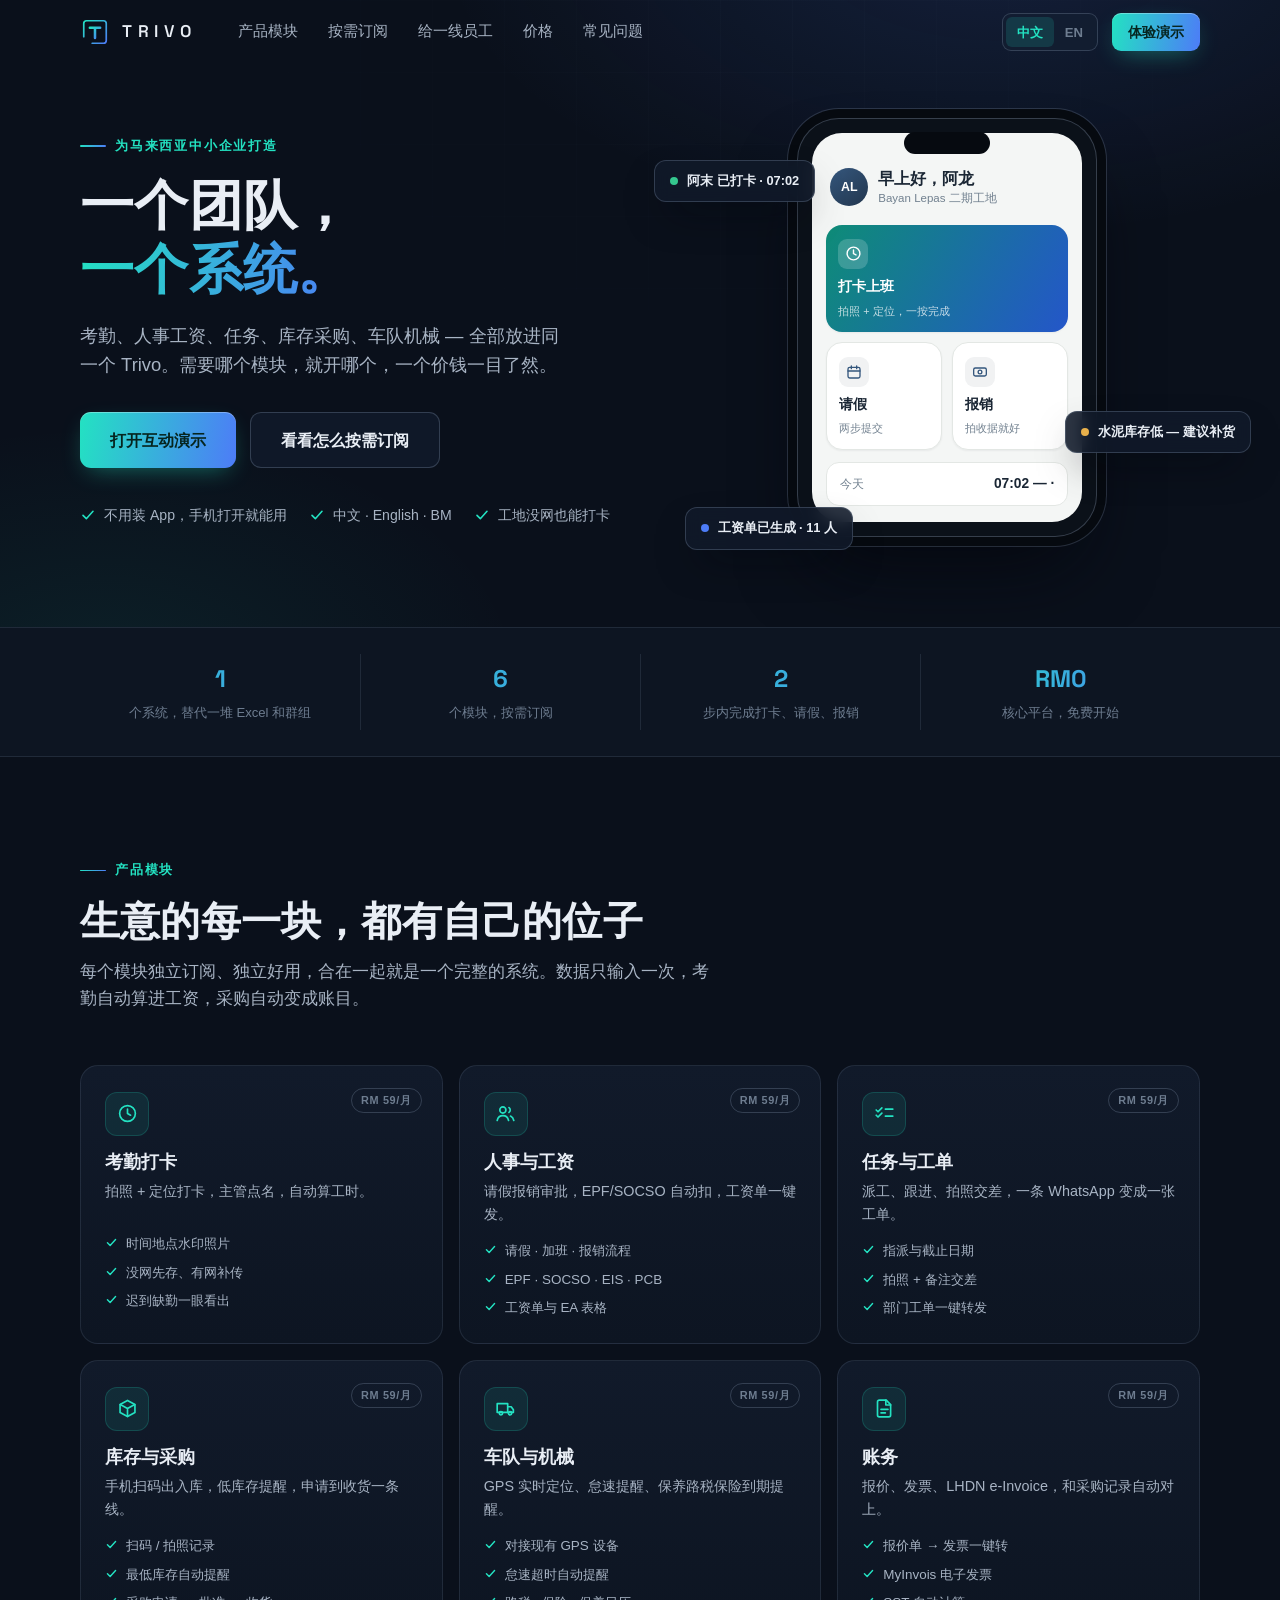
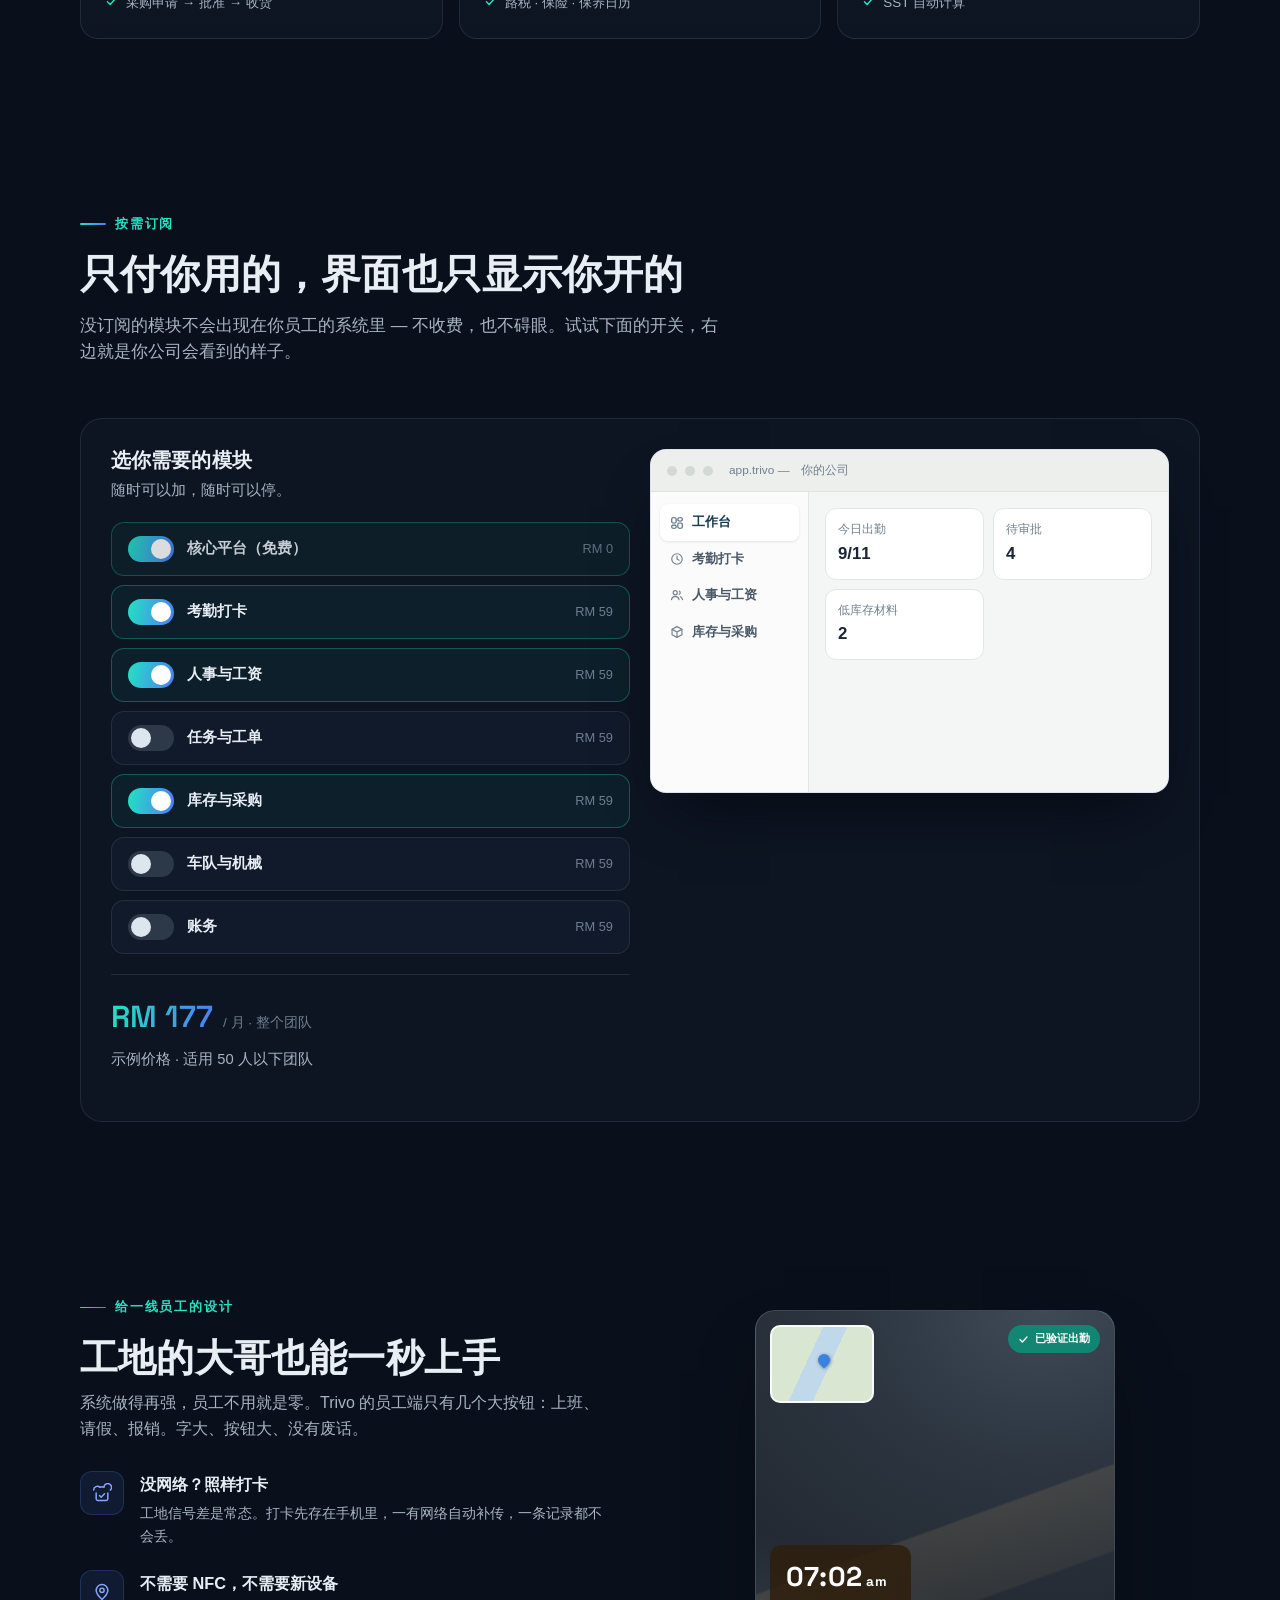
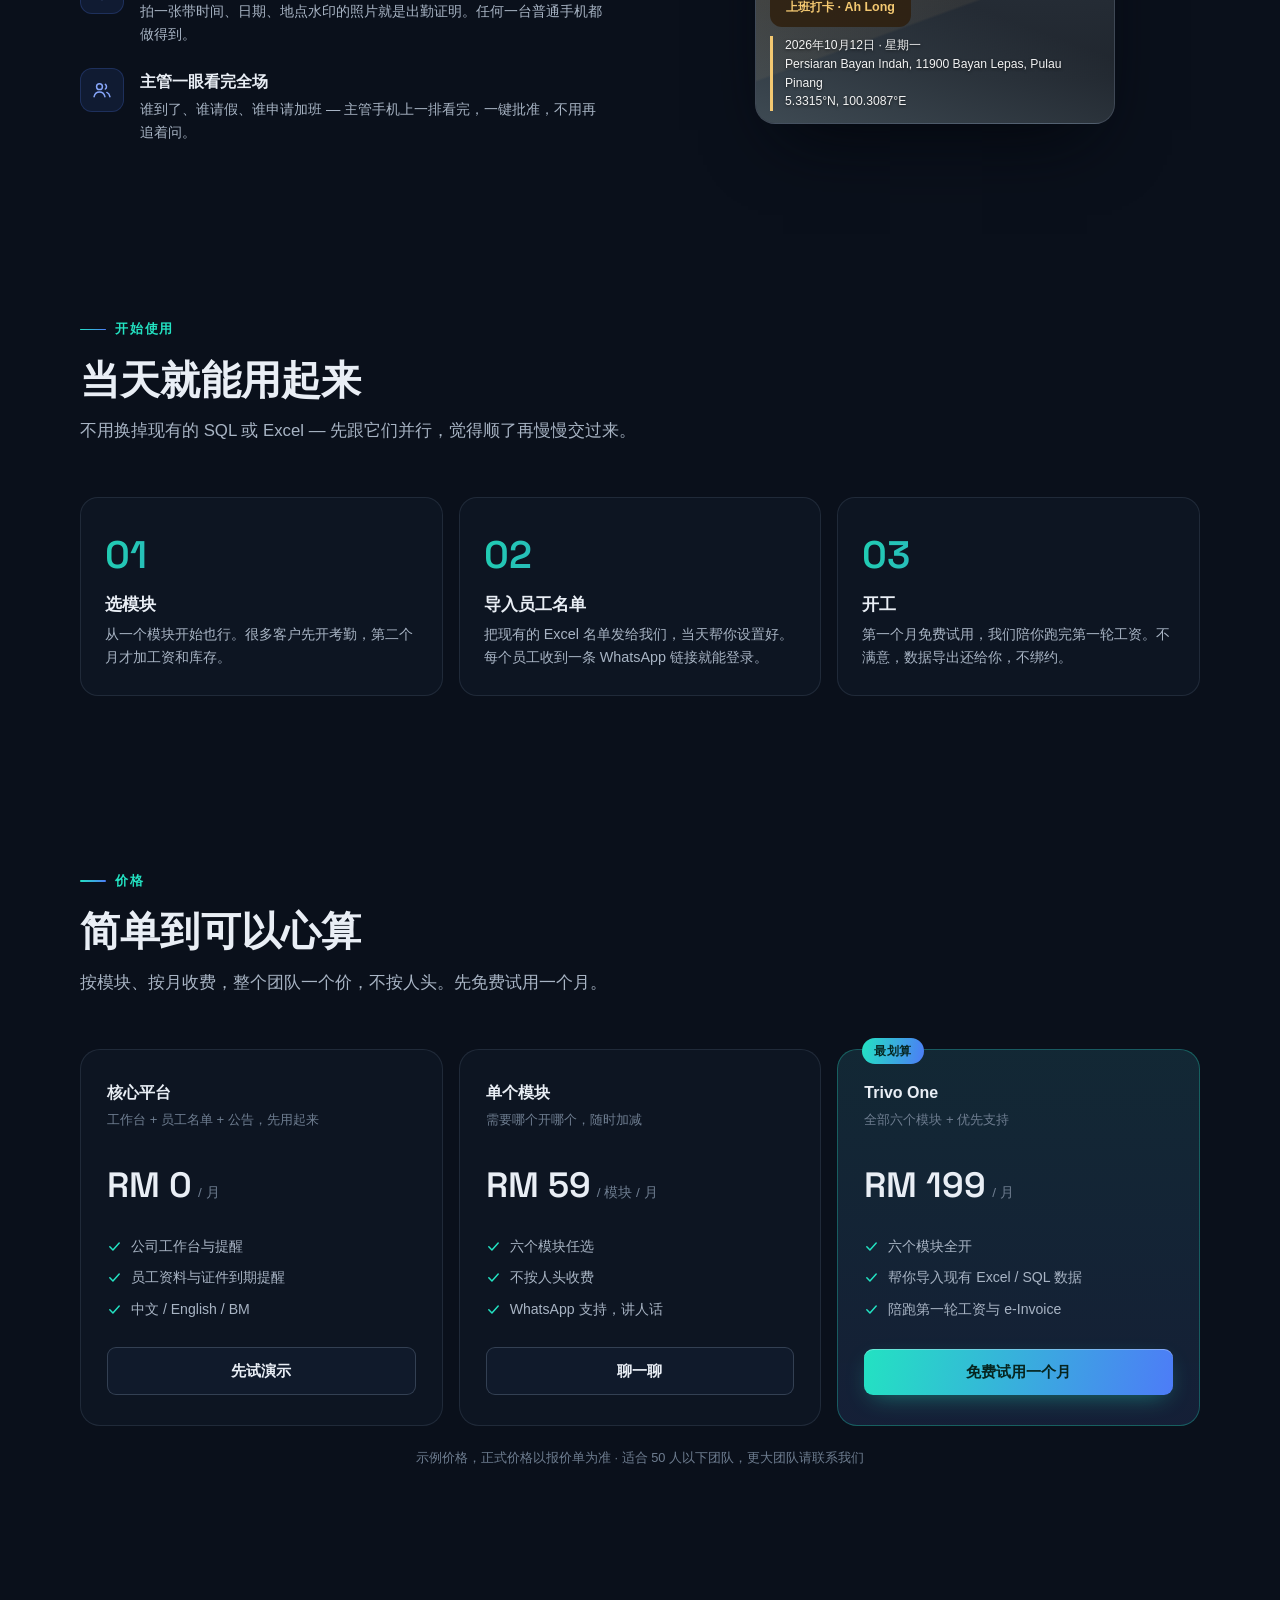
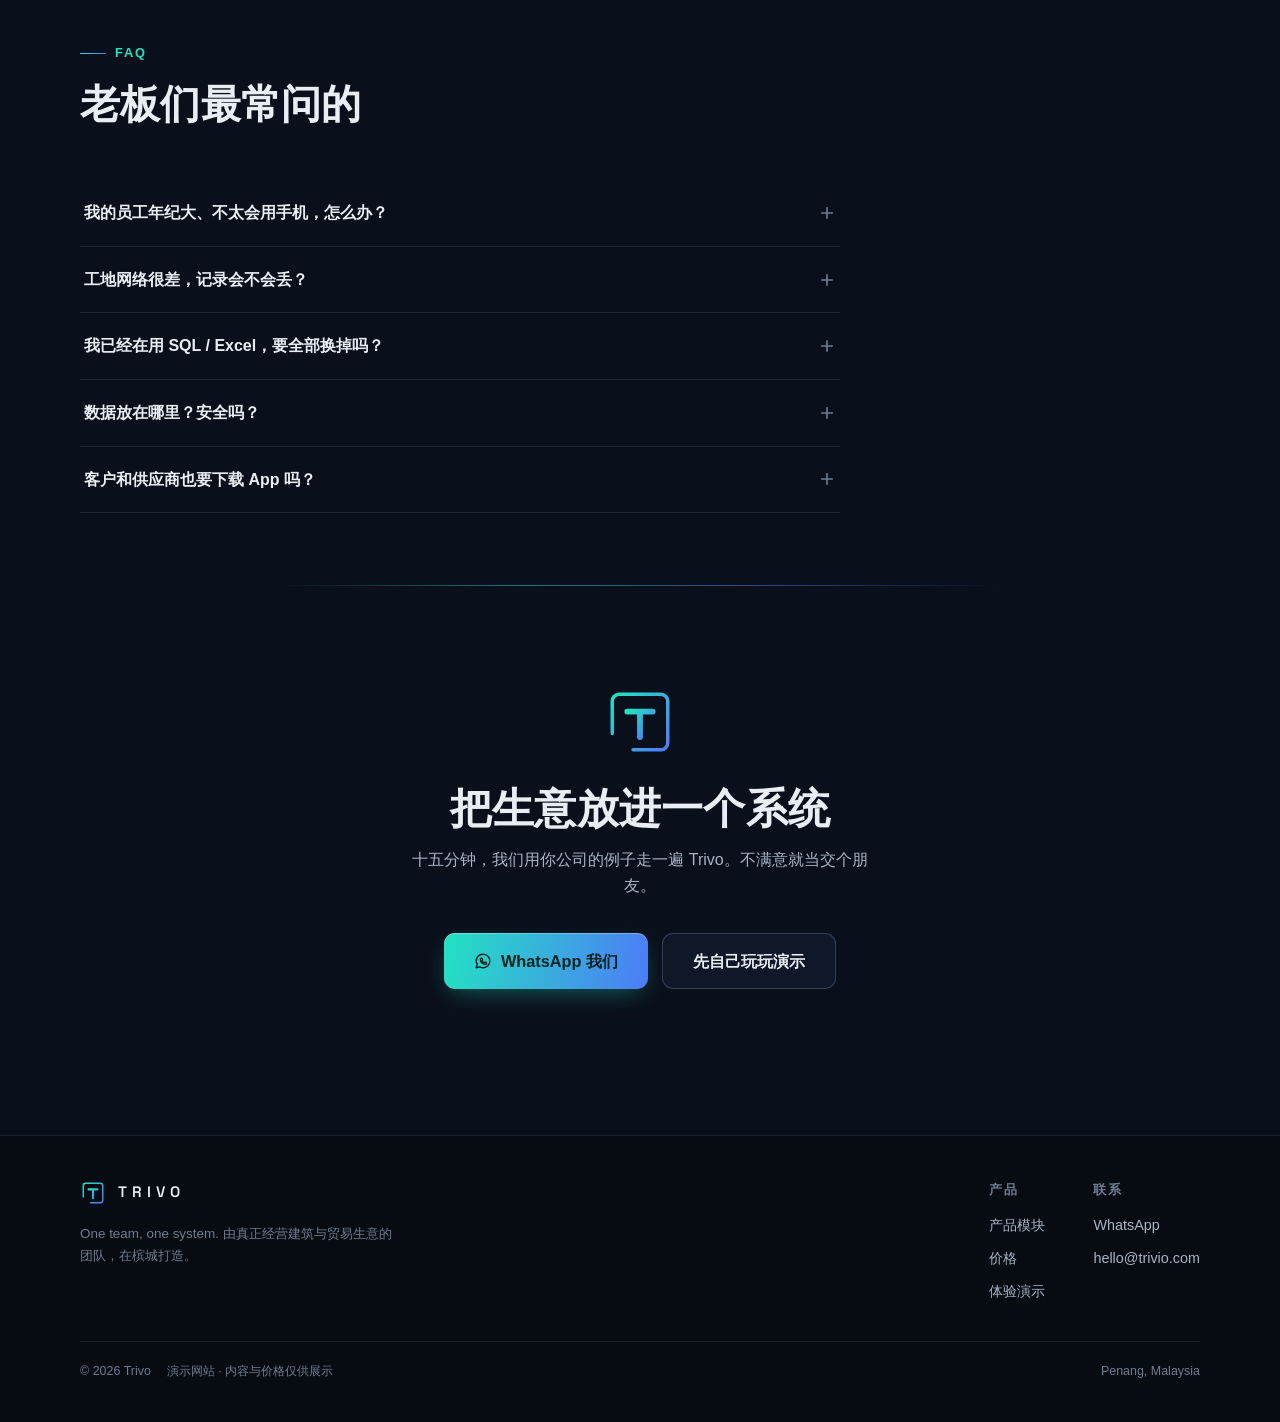
==== index.html @ 72b9173a "Trivo website + interactive demo" ====
<!DOCTYPE html>
<html lang="zh-CN">
<head>
<meta charset="UTF-8">
<meta name="viewport" content="width=device-width, initial-scale=1.0, viewport-fit=cover">
<title>Trivo — 一个团队，一个系统 · One team, one system</title>
<meta name="description" content="Trivo 把考勤、人事工资、任务、库存采购、车队机械和账务放进同一个系统。按模块订阅，用哪个开哪个。为马来西亚中小企业打造。">
<meta property="og:title" content="Trivo — One team, one system">
<meta property="og:description" content="Modular operations platform for Malaysian SMEs. Subscribe only to the modules you need.">
<meta name="theme-color" content="#0A101B">
<link rel="icon" href="assets/img/favicon.svg" type="image/svg+xml">
<link rel="preconnect" href="https://fonts.googleapis.com">
<link rel="preconnect" href="https://fonts.gstatic.com" crossorigin>
<link href="https://fonts.googleapis.com/css2?family=Space+Grotesk:wght@400;500;600&display=swap" rel="stylesheet">
<link rel="stylesheet" href="assets/css/landing.css">
</head>
<body>

<!-- ======================= NAV ======================= -->
<header class="nav" id="nav">
  <div class="wrap nav-inner">
    <a class="logo" href="#top" aria-label="Trivo">
      <svg width="30" height="30" viewBox="0 0 64 64" aria-hidden="true">
        <defs><linearGradient id="tg1" x1="0" y1="0" x2="1" y2="1">
          <stop offset="0" stop-color="#23E2C2"/><stop offset="1" stop-color="#4D7CF7"/>
        </linearGradient></defs>
        <path d="M8 42 V14 a6 6 0 0 1 6-6 h36 a6 6 0 0 1 6 6 v36 a6 6 0 0 1-6 6 H26" fill="none" stroke="url(#tg1)" stroke-width="3.6" stroke-linecap="round"/>
        <path d="M21 23 h22 M32 23 v22" fill="none" stroke="url(#tg1)" stroke-width="5.4" stroke-linecap="round"/>
      </svg>
      <span class="logo-word">TRIVO</span>
    </a>
    <nav class="nav-links" aria-label="Main">
      <a href="#modules" data-i="nav_modules">产品模块</a>
      <a href="#gating" data-i="nav_gating">按需订阅</a>
      <a href="#workers" data-i="nav_workers">给一线员工</a>
      <a href="#pricing" data-i="nav_pricing">价格</a>
      <a href="#faq" data-i="nav_faq">常见问题</a>
    </nav>
    <div class="nav-right">
      <div class="lang-seg" role="group" aria-label="Language">
        <button id="lang-zh" class="on">中文</button>
        <button id="lang-en">EN</button>
      </div>
      <a class="btn btn-primary btn-sm" href="app.html" data-i="nav_demo">体验演示</a>
      <button class="nav-burger btn" id="burger" aria-label="Menu">
        <svg width="20" height="20" viewBox="0 0 24 24" fill="none" stroke="currentColor" stroke-width="2" stroke-linecap="round"><path d="M4 7h16M4 12h16M4 17h16"/></svg>
      </button>
    </div>
  </div>
</header>

<!-- mobile drawer -->
<div class="mnav" id="mnav">
  <div class="mnav-panel">
    <button class="mnav-close" id="mnav-close" aria-label="Close">
      <svg width="20" height="20" viewBox="0 0 24 24" fill="none" stroke="currentColor" stroke-width="2" stroke-linecap="round"><path d="M6 6l12 12M18 6 6 18"/></svg>
    </button>
    <a href="#modules" data-i="nav_modules">产品模块</a>
    <a href="#gating" data-i="nav_gating">按需订阅</a>
    <a href="#workers" data-i="nav_workers">给一线员工</a>
    <a href="#pricing" data-i="nav_pricing">价格</a>
    <a href="#faq" data-i="nav_faq">常见问题</a>
    <a class="btn btn-primary" href="app.html" data-i="nav_demo">体验演示</a>
  </div>
</div>

<main id="top">

<!-- ======================= HERO ======================= -->
<section class="hero" id="hero">
  <div class="hero-bg"></div>
  <div class="hero-grid-lines"></div>
  <div class="wrap hero-inner">
    <div>
      <div class="h-eyebrow" data-i="hero_eyebrow">为马来西亚中小企业打造</div>
      <h1 data-i-html="hero_h1">一个团队，<br><span class="grad-text">一个系统。</span></h1>
      <p class="hero-sub" data-i="hero_sub">考勤、人事工资、任务、库存采购、车队机械 — 全部放进同一个 Trivo。需要哪个模块，就开哪个，一个价钱一目了然。</p>
      <div class="hero-ctas">
        <a class="btn btn-primary btn-lg" href="app.html" data-i="hero_cta1">打开互动演示</a>
        <a class="btn btn-lg" href="#gating" data-i="hero_cta2">看看怎么按需订阅</a>
      </div>
      <div class="hero-points">
        <span class="hero-point"><svg width="16" height="16" viewBox="0 0 24 24" fill="none" stroke="currentColor" stroke-width="2.4" stroke-linecap="round" stroke-linejoin="round"><path d="m4.5 12.5 5 5 10-11"/></svg><span data-i="hero_p1">不用装 App，手机打开就能用</span></span>
        <span class="hero-point"><svg width="16" height="16" viewBox="0 0 24 24" fill="none" stroke="currentColor" stroke-width="2.4" stroke-linecap="round" stroke-linejoin="round"><path d="m4.5 12.5 5 5 10-11"/></svg><span data-i="hero_p2">中文 · English · BM</span></span>
        <span class="hero-point"><svg width="16" height="16" viewBox="0 0 24 24" fill="none" stroke="currentColor" stroke-width="2.4" stroke-linecap="round" stroke-linejoin="round"><path d="m4.5 12.5 5 5 10-11"/></svg><span data-i="hero_p3">工地没网也能打卡</span></span>
      </div>
    </div>

    <div class="hero-visual">
      <div class="phone" aria-hidden="true">
        <div class="phone-screen">
          <div class="ps-head">
            <span class="ps-ava">AL</span>
            <div>
              <div class="ps-hi" data-i="ph_hi">早上好，阿龙</div>
              <div class="ps-sub" data-i="ph_sub">Bayan Lepas 二期工地</div>
            </div>
          </div>
          <div class="ps-tiles">
            <div class="ps-tile main">
              <span class="ps-ico"><svg width="17" height="17" viewBox="0 0 24 24" fill="none" stroke="currentColor" stroke-width="2" stroke-linecap="round"><circle cx="12" cy="12" r="9"/><path d="M12 7v5l3.5 2"/></svg></span>
              <strong data-i="ph_clock">打卡上班</strong>
              <span data-i="ph_clock_sub">拍照 + 定位，一按完成</span>
            </div>
            <div class="ps-tile">
              <span class="ps-ico"><svg width="16" height="16" viewBox="0 0 24 24" fill="none" stroke="#35577D" stroke-width="2" stroke-linecap="round"><rect x="3" y="5" width="18" height="16" rx="2.5"/><path d="M8 3v4M16 3v4M3 10.5h18"/></svg></span>
              <strong data-i="ph_leave">请假</strong>
              <span data-i="ph_leave_sub">两步提交</span>
            </div>
            <div class="ps-tile">
              <span class="ps-ico"><svg width="16" height="16" viewBox="0 0 24 24" fill="none" stroke="#35577D" stroke-width="2" stroke-linecap="round"><rect x="2.5" y="6" width="19" height="12" rx="2.5"/><circle cx="12" cy="12" r="2.8"/></svg></span>
              <strong data-i="ph_claim">报销</strong>
              <span data-i="ph_claim_sub">拍收据就好</span>
            </div>
          </div>
          <div class="ps-today">
            <span data-i="ph_today">今天</span>
            <b>07:02 — ·</b>
          </div>
        </div>
      </div>
      <div class="float-chip fc-1"><span class="dot" style="background:#35C78F"></span><span data-i="fc1">阿末 已打卡 · 07:02</span></div>
      <div class="float-chip fc-2"><span class="dot" style="background:#E8B04B"></span><span data-i="fc2">水泥库存低 — 建议补货</span></div>
      <div class="float-chip fc-3"><span class="dot" style="background:#4D7CF7"></span><span data-i="fc3">工资单已生成 · 11 人</span></div>
    </div>
  </div>
</section>

<!-- ======================= STRIP ======================= -->
<div class="strip">
  <div class="wrap strip-inner">
    <div class="strip-item rv"><b class="grad-text">1</b><span data-i="st1">个系统，替代一堆 Excel 和群组</span></div>
    <div class="strip-item rv rv-d1"><b class="grad-text">6</b><span data-i="st2">个模块，按需订阅</span></div>
    <div class="strip-item rv rv-d2"><b class="grad-text">2</b><span data-i="st3">步内完成打卡、请假、报销</span></div>
    <div class="strip-item rv rv-d3"><b class="grad-text">RM0</b><span data-i="st4">核心平台，免费开始</span></div>
  </div>
</div>

<!-- ======================= MODULES ======================= -->
<section id="modules">
  <div class="wrap">
    <div class="sec-head rv">
      <div class="h-eyebrow" data-i="mod_eyebrow">产品模块</div>
      <h2 data-i="mod_h2">生意的每一块，都有自己的位子</h2>
      <p data-i="mod_sub">每个模块独立订阅、独立好用，合在一起就是一个完整的系统。数据只输入一次，考勤自动算进工资，采购自动变成账目。</p>
    </div>
    <div class="mod-grid" id="mod-grid"><!-- JS renders cards --></div>
  </div>
</section>

<!-- ======================= GATING ======================= -->
<section id="gating" class="tight">
  <div class="wrap">
    <div class="sec-head rv">
      <div class="h-eyebrow" data-i="gate_eyebrow">按需订阅</div>
      <h2 data-i="gate_h2">只付你用的，界面也只显示你开的</h2>
      <p data-i="gate_sub">没订阅的模块不会出现在你员工的系统里 — 不收费，也不碍眼。试试下面的开关，右边就是你公司会看到的样子。</p>
    </div>
    <div class="gate-wrap rv">
      <div class="gate-left">
        <h3 data-i="gate_pick">选你需要的模块</h3>
        <p data-i="gate_pick_sub">随时可以加，随时可以停。</p>
        <div class="gate-toggles" id="gate-toggles"></div>
        <div class="gate-total">
          <span class="num grad-text" id="gate-total">RM 0</span>
          <span class="per" data-i="gate_per">/ 月 · 整个团队</span>
        </div>
        <p class="gate-note" data-i="gate_note">示例价格 · 适用 50 人以下团队</p>
      </div>
      <div class="gate-preview" aria-label="App preview">
        <div class="gp-top"><i></i><i></i><i></i><span>app.trivo — <span data-i="gate_company">你的公司</span></span></div>
        <div class="gp-body">
          <div class="gp-nav" id="gp-nav"></div>
          <div class="gp-main"><div class="gp-cards" id="gp-cards"></div></div>
        </div>
      </div>
    </div>
  </div>
</section>

<!-- ======================= WORKERS ======================= -->
<section id="workers">
  <div class="wrap worker-wrap">
    <div>
      <div class="h-eyebrow" data-i="wk_eyebrow">给一线员工的设计</div>
      <h2 class="rv" style="font-size:clamp(1.7rem,3.6vw,2.4rem); margin-bottom:10px" data-i="wk_h2">工地的大哥也能一秒上手</h2>
      <p class="rv" style="color:var(--ink-2)" data-i="wk_sub">系统做得再强，员工不用就是零。Trivo 的员工端只有几个大按钮：上班、请假、报销。字大、按钮大、没有废话。</p>
      <div class="wk-points">
        <div class="wk-point rv">
          <span class="wk-ico"><svg width="20" height="20" viewBox="0 0 24 24" fill="none" stroke="currentColor" stroke-width="1.8" stroke-linecap="round" stroke-linejoin="round"><path d="M2 8.5A4.5 4.5 0 0 1 9.6 5.2a4.5 4.5 0 0 1 4.8 0A4.5 4.5 0 1 1 22 8.5M5 12v7a2 2 0 0 0 2 2h10a2 2 0 0 0 2-2v-7"/><path d="m9 15 2 2 4-4"/></svg></span>
          <div>
            <h4 data-i="wk1_t">没网络？照样打卡</h4>
            <p data-i="wk1_p">工地信号差是常态。打卡先存在手机里，一有网络自动补传，一条记录都不会丢。</p>
          </div>
        </div>
        <div class="wk-point rv rv-d1">
          <span class="wk-ico"><svg width="20" height="20" viewBox="0 0 24 24" fill="none" stroke="currentColor" stroke-width="1.8" stroke-linecap="round" stroke-linejoin="round"><path d="M12 21s-7-6.2-7-11a7 7 0 0 1 14 0c0 4.8-7 11-7 11z"/><circle cx="12" cy="10" r="2.6"/></svg></span>
          <div>
            <h4 data-i="wk2_t">不需要 NFC，不需要新设备</h4>
            <p data-i="wk2_p">拍一张带时间、日期、地点水印的照片就是出勤证明。任何一台普通手机都做得到。</p>
          </div>
        </div>
        <div class="wk-point rv rv-d2">
          <span class="wk-ico"><svg width="20" height="20" viewBox="0 0 24 24" fill="none" stroke="currentColor" stroke-width="1.8" stroke-linecap="round" stroke-linejoin="round"><circle cx="9" cy="8" r="3.5"/><path d="M2.5 20c.8-3.4 3.4-5.5 6.5-5.5s5.7 2.1 6.5 5.5"/><path d="M16 5.2a3.5 3.5 0 0 1 0 5.6M17.8 14.9c1.9.8 3.2 2.6 3.7 5.1"/></svg></span>
          <div>
            <h4 data-i="wk3_t">主管一眼看完全场</h4>
            <p data-i="wk3_p">谁到了、谁请假、谁申请加班 — 主管手机上一排看完，一键批准，不用再追着问。</p>
          </div>
        </div>
      </div>
    </div>
    <div class="rv rv-d1">
      <div class="stamp-card" role="img" aria-label="Timestamped site photo example">
        <span class="stamp-verify">
          <svg width="11" height="11" viewBox="0 0 24 24" fill="none" stroke="currentColor" stroke-width="3" stroke-linecap="round" stroke-linejoin="round"><path d="m4.5 12.5 5 5 10-11"/></svg>
          <span data-i="stamp_verified">已验证出勤</span>
        </span>
        <div class="stamp-map"></div>
        <div class="stamp-time">
          <b>07:02<small style="font-size:.85rem"> am</small></b>
          <span data-i="stamp_in">上班打卡 · Ah Long</span>
        </div>
        <div class="stamp-meta">
          <span data-i="stamp_date">2026年10月12日 · 星期一</span><br>
          Persiaran Bayan Indah, 11900 Bayan Lepas, Pulau Pinang<br>
          5.3315°N, 100.3087°E
        </div>
      </div>
    </div>
  </div>
</section>

<!-- ======================= STEPS ======================= -->
<section class="tight" id="steps">
  <div class="wrap">
    <div class="sec-head rv">
      <div class="h-eyebrow" data-i="step_eyebrow">开始使用</div>
      <h2 data-i="step_h2">当天就能用起来</h2>
      <p data-i="step_sub">不用换掉现有的 SQL 或 Excel — 先跟它们并行，觉得顺了再慢慢交过来。</p>
    </div>
    <div class="steps">
      <div class="step-card rv">
        <h3 data-i="s1_t">选模块</h3>
        <p data-i="s1_p">从一个模块开始也行。很多客户先开考勤，第二个月才加工资和库存。</p>
      </div>
      <div class="step-card rv rv-d1">
        <h3 data-i="s2_t">导入员工名单</h3>
        <p data-i="s2_p">把现有的 Excel 名单发给我们，当天帮你设置好。每个员工收到一条 WhatsApp 链接就能登录。</p>
      </div>
      <div class="step-card rv rv-d2">
        <h3 data-i="s3_t">开工</h3>
        <p data-i="s3_p">第一个月免费试用，我们陪你跑完第一轮工资。不满意，数据导出还给你，不绑约。</p>
      </div>
    </div>
  </div>
</section>

<!-- ======================= PRICING ======================= -->
<section id="pricing">
  <div class="wrap">
    <div class="sec-head rv">
      <div class="h-eyebrow" data-i="pr_eyebrow">价格</div>
      <h2 data-i="pr_h2">简单到可以心算</h2>
      <p data-i="pr_sub">按模块、按月收费，整个团队一个价，不按人头。先免费试用一个月。</p>
    </div>
    <div class="price-grid">
      <div class="price-card rv">
        <div class="price-name" data-i="p1_name">核心平台</div>
        <div class="price-for" data-i="p1_for">工作台 + 员工名单 + 公告，先用起来</div>
        <div class="price-amt"><b>RM 0</b><span data-i="p_mo">/ 月</span></div>
        <ul class="price-feats">
          <li><svg width="15" height="15" viewBox="0 0 24 24" fill="none" stroke="currentColor" stroke-width="2.4" stroke-linecap="round" stroke-linejoin="round"><path d="m4.5 12.5 5 5 10-11"/></svg><span data-i="p1_f1">公司工作台与提醒</span></li>
          <li><svg width="15" height="15" viewBox="0 0 24 24" fill="none" stroke="currentColor" stroke-width="2.4" stroke-linecap="round" stroke-linejoin="round"><path d="m4.5 12.5 5 5 10-11"/></svg><span data-i="p1_f2">员工资料与证件到期提醒</span></li>
          <li><svg width="15" height="15" viewBox="0 0 24 24" fill="none" stroke="currentColor" stroke-width="2.4" stroke-linecap="round" stroke-linejoin="round"><path d="m4.5 12.5 5 5 10-11"/></svg><span data-i="p1_f3">中文 / English / BM</span></li>
        </ul>
        <a class="btn" href="app.html" data-i="p_try">先试演示</a>
      </div>
      <div class="price-card rv rv-d1">
        <div class="price-name" data-i="p2_name">单个模块</div>
        <div class="price-for" data-i="p2_for">需要哪个开哪个，随时加减</div>
        <div class="price-amt"><b>RM 59</b><span data-i="p2_mo">/ 模块 / 月</span></div>
        <ul class="price-feats">
          <li><svg width="15" height="15" viewBox="0 0 24 24" fill="none" stroke="currentColor" stroke-width="2.4" stroke-linecap="round" stroke-linejoin="round"><path d="m4.5 12.5 5 5 10-11"/></svg><span data-i="p2_f1">六个模块任选</span></li>
          <li><svg width="15" height="15" viewBox="0 0 24 24" fill="none" stroke="currentColor" stroke-width="2.4" stroke-linecap="round" stroke-linejoin="round"><path d="m4.5 12.5 5 5 10-11"/></svg><span data-i="p2_f2">不按人头收费</span></li>
          <li><svg width="15" height="15" viewBox="0 0 24 24" fill="none" stroke="currentColor" stroke-width="2.4" stroke-linecap="round" stroke-linejoin="round"><path d="m4.5 12.5 5 5 10-11"/></svg><span data-i="p2_f3">WhatsApp 支持，讲人话</span></li>
        </ul>
        <a class="btn" href="#contact" data-i="p_talk">聊一聊</a>
      </div>
      <div class="price-card hot rv rv-d2">
        <span class="price-pop" data-i="p3_pop">最划算</span>
        <div class="price-name">Trivo One</div>
        <div class="price-for" data-i="p3_for">全部六个模块 + 优先支持</div>
        <div class="price-amt"><b>RM 199</b><span data-i="p_mo2">/ 月</span></div>
        <ul class="price-feats">
          <li><svg width="15" height="15" viewBox="0 0 24 24" fill="none" stroke="currentColor" stroke-width="2.4" stroke-linecap="round" stroke-linejoin="round"><path d="m4.5 12.5 5 5 10-11"/></svg><span data-i="p3_f1">六个模块全开</span></li>
          <li><svg width="15" height="15" viewBox="0 0 24 24" fill="none" stroke="currentColor" stroke-width="2.4" stroke-linecap="round" stroke-linejoin="round"><path d="m4.5 12.5 5 5 10-11"/></svg><span data-i="p3_f2">帮你导入现有 Excel / SQL 数据</span></li>
          <li><svg width="15" height="15" viewBox="0 0 24 24" fill="none" stroke="currentColor" stroke-width="2.4" stroke-linecap="round" stroke-linejoin="round"><path d="m4.5 12.5 5 5 10-11"/></svg><span data-i="p3_f3">陪跑第一轮工资与 e-Invoice</span></li>
        </ul>
        <a class="btn btn-primary" href="#contact" data-i="p3_cta">免费试用一个月</a>
      </div>
    </div>
    <p class="price-foot" data-i="pr_foot">示例价格，正式价格以报价单为准 · 适合 50 人以下团队，更大团队请联系我们</p>
  </div>
</section>

<!-- ======================= FAQ ======================= -->
<section id="faq" class="tight">
  <div class="wrap">
    <div class="sec-head rv">
      <div class="h-eyebrow">FAQ</div>
      <h2 data-i="faq_h2">老板们最常问的</h2>
    </div>
    <div class="faq-list" id="faq-list"></div>
  </div>
</section>

<!-- ======================= FINAL CTA ======================= -->
<section class="final" id="contact">
  <div class="wrap">
    <svg class="final-mark" viewBox="0 0 64 64" aria-hidden="true">
      <defs><linearGradient id="tg2" x1="0" y1="0" x2="1" y2="1">
        <stop offset="0" stop-color="#23E2C2"/><stop offset="1" stop-color="#4D7CF7"/>
      </linearGradient></defs>
      <path d="M8 42 V14 a6 6 0 0 1 6-6 h36 a6 6 0 0 1 6 6 v36 a6 6 0 0 1-6 6 H26" fill="none" stroke="url(#tg2)" stroke-width="3" stroke-linecap="round"/>
      <path d="M21 23 h22 M32 23 v22" fill="none" stroke="url(#tg2)" stroke-width="5" stroke-linecap="round"/>
    </svg>
    <h2 data-i="fin_h2">把生意放进一个系统</h2>
    <p data-i="fin_sub">十五分钟，我们用你公司的例子走一遍 Trivo。不满意就当交个朋友。</p>
    <div class="hero-ctas">
      <a class="btn btn-primary btn-lg" href="https://wa.me/60124768819?text=Hi%20Trivo%2C%20%E6%88%91%E6%83%B3%E4%BA%86%E8%A7%A3%E4%B8%80%E4%B8%8B" target="_blank" rel="noopener">
        <svg width="18" height="18" viewBox="0 0 24 24" fill="none" stroke="currentColor" stroke-width="1.9" stroke-linecap="round" stroke-linejoin="round"><path d="M12 3a9 9 0 0 0-7.8 13.5L3 21l4.7-1.2A9 9 0 1 0 12 3z"/><path d="M8.8 9.2c.3-.8.7-.8 1-.8h.8l.9 2-.8 1a6.6 6.6 0 0 0 3 3l1-.9 2 1v.8c0 .3 0 .7-.8 1-3.3 1.2-7.9-3.4-7.4-6.3z"/></svg>
        <span data-i="fin_wa">WhatsApp 我们</span></a>
      <a class="btn btn-lg" href="app.html" data-i="fin_demo">先自己玩玩演示</a>
    </div>
  </div>
</section>
</main>

<!-- ======================= FOOTER ======================= -->
<footer>
  <div class="wrap">
    <div class="foot-inner">
      <div class="foot-left">
        <a class="logo" href="#top" aria-label="Trivo">
          <svg width="26" height="26" viewBox="0 0 64 64" aria-hidden="true">
            <defs><linearGradient id="tg3" x1="0" y1="0" x2="1" y2="1">
              <stop offset="0" stop-color="#23E2C2"/><stop offset="1" stop-color="#4D7CF7"/>
            </linearGradient></defs>
            <path d="M8 42 V14 a6 6 0 0 1 6-6 h36 a6 6 0 0 1 6 6 v36 a6 6 0 0 1-6 6 H26" fill="none" stroke="url(#tg3)" stroke-width="3.6" stroke-linecap="round"/>
            <path d="M21 23 h22 M32 23 v22" fill="none" stroke="url(#tg3)" stroke-width="5.4" stroke-linecap="round"/>
          </svg>
          <span class="logo-word" style="font-size:.95rem">TRIVO</span>
        </a>
        <p data-i="foot_tag">One team, one system. 由真正经营建筑与贸易生意的团队，在槟城打造。</p>
      </div>
      <div class="foot-links">
        <div class="foot-col">
          <b data-i="foot_product">产品</b>
          <a href="#modules" data-i="nav_modules">产品模块</a>
          <a href="#pricing" data-i="nav_pricing">价格</a>
          <a href="app.html" data-i="nav_demo">体验演示</a>
        </div>
        <div class="foot-col">
          <b data-i="foot_contact">联系</b>
          <a href="https://wa.me/60124768819" target="_blank" rel="noopener">WhatsApp</a>
          <a href="mailto:hello@trivio.com">hello@trivio.com</a>
        </div>
      </div>
    </div>
    <div class="foot-base">
      <span>© 2026 Trivo</span>
      <span data-i="foot_demo_note">演示网站 · 内容与价格仅供展示</span>
      <span class="spacer">Penang, Malaysia</span>
    </div>
  </div>
</footer>

<script src="assets/js/landing.js"></script>
</body>
</html>
---- assets/css/landing.css ----
/* ============================================================
   TRIVO — marketing site
   Brand: deep navy · teal→blue hairline gradient (approved mark)
   Voice: engineered, calm, premium. No rainbow, no noise.
   ============================================================ */

:root {
  --navy-990: #070B12;
  --navy-950: #0A101B;
  --navy-900: #0D1522;
  --navy-850: #111A2A;
  --navy-800: #152033;
  --line: rgba(151, 170, 196, .14);
  --line-strong: rgba(151, 170, 196, .26);

  --ink: #E9EEF5;
  --ink-2: #A8B4C4;
  --ink-3: #6E7D90;

  --teal: #23E2C2;
  --blue: #4D7CF7;
  --grad: linear-gradient(100deg, var(--teal), var(--blue));

  --ok: #35C78F;
  --warn: #E8B04B;

  --font-display: "Space Grotesk", "PingFang SC", "Microsoft YaHei", system-ui, sans-serif;
  --font-body: -apple-system, BlinkMacSystemFont, "PingFang SC", "Hiragino Sans GB",
               "Microsoft YaHei", "Segoe UI", Helvetica, Arial, sans-serif;

  --r-lg: 18px;
  --r-md: 13px;
  --r-sm: 9px;
  --ease: cubic-bezier(.33, .9, .3, 1);
  --pagew: 1120px;
}

* { box-sizing: border-box; margin: 0; padding: 0; }

html {
  scroll-behavior: smooth;
  -webkit-text-size-adjust: 100%;
  text-size-adjust: 100%;
}

body {
  font-family: var(--font-body);
  background: var(--navy-950);
  color: var(--ink);
  line-height: 1.6;
  -webkit-font-smoothing: antialiased;
  overflow-x: hidden;
}

::selection { background: rgba(35, 226, 194, .25); }

img, svg { display: block; max-width: 100%; }
a { color: inherit; text-decoration: none; }
button { font: inherit; color: inherit; cursor: pointer; background: none; border: 0; }

:focus-visible { outline: 2px solid var(--teal); outline-offset: 3px; border-radius: 6px; }

.wrap { width: min(var(--pagew), 100% - 40px); margin-inline: auto; }
@media (max-width: 560px) { .wrap { width: min(var(--pagew), 100% - 32px); } }

/* ---------- type ---------- */
h1, h2, h3 { font-family: var(--font-display); font-weight: 600; line-height: 1.16; letter-spacing: .005em; }

.h-eyebrow {
  display: inline-flex; align-items: center; gap: 9px;
  font-size: .8rem; font-weight: 600; letter-spacing: .14em; text-transform: uppercase;
  color: var(--teal);
  margin-bottom: 18px;
}
.h-eyebrow::before { content: ""; width: 26px; height: 1.5px; background: var(--grad); border-radius: 2px; }

.grad-text {
  background: var(--grad);
  -webkit-background-clip: text;
  background-clip: text;
  color: transparent;
}

.sec-head { max-width: 640px; margin-bottom: 52px; }
.sec-head h2 { font-size: clamp(1.7rem, 3.6vw, 2.5rem); margin-bottom: 14px; }
.sec-head p { color: var(--ink-2); font-size: 1.05rem; }

/* ---------- nav ---------- */
.nav {
  position: fixed; inset: 0 0 auto 0; z-index: 100;
  padding-top: env(safe-area-inset-top);
  transition: background .25s var(--ease), box-shadow .25s var(--ease);
}
.nav.scrolled {
  background: rgba(10, 16, 27, .82);
  -webkit-backdrop-filter: blur(14px);
  backdrop-filter: blur(14px);
  box-shadow: 0 1px 0 var(--line);
}
.nav-inner {
  display: flex; align-items: center; gap: 28px;
  height: 64px;
}
.nav-links { display: flex; gap: 26px; margin-left: 12px; }
.nav-links a {
  font-size: .92rem; color: var(--ink-2); font-weight: 500;
  padding: 8px 2px;
  transition: color .18s;
}
.nav-links a:hover { color: var(--ink); }
.nav-right { margin-left: auto; display: flex; align-items: center; gap: 14px; }

.lang-seg {
  display: inline-flex; padding: 3px;
  border: 1px solid var(--line-strong); border-radius: 9px;
  background: rgba(21, 32, 51, .6);
}
.lang-seg button {
  padding: 4px 11px; min-height: 30px;
  border-radius: 6px; font-size: .82rem; font-weight: 600; color: var(--ink-3);
  transition: all .18s var(--ease);
  white-space: nowrap;
}
.lang-seg button.on { background: rgba(35, 226, 194, .14); color: var(--teal); }

.btn {
  display: inline-flex; align-items: center; justify-content: center; gap: 9px;
  min-height: 46px; padding: 11px 24px;
  border-radius: var(--r-sm);
  font-weight: 600; font-size: .95rem;
  border: 1px solid var(--line-strong);
  color: var(--ink);
  background: rgba(21, 32, 51, .55);
  transition: transform .16s var(--ease), background .2s, border-color .2s, box-shadow .2s;
  -webkit-tap-highlight-color: transparent;
  white-space: nowrap;
}
.btn:hover { background: rgba(28, 42, 66, .8); border-color: rgba(151, 170, 196, .4); }
.btn:active { transform: translateY(1px); }

.btn-primary {
  background: var(--grad);
  border: none;
  color: #06251F;
  box-shadow: 0 8px 24px -8px rgba(35, 226, 194, .45), inset 0 1px 0 rgba(255,255,255,.3);
}
.btn-primary:hover { background: linear-gradient(100deg, #3BEFD2, #5E8AFF); box-shadow: 0 10px 28px -8px rgba(35, 226, 194, .55), inset 0 1px 0 rgba(255,255,255,.3); }

.btn-lg { min-height: 54px; padding: 14px 30px; font-size: 1.02rem; border-radius: 11px; }
.btn-sm { min-height: 38px; padding: 7px 16px; font-size: .88rem; }

.nav-burger { display: none; width: 44px; height: 44px; padding: 0; min-height: 44px; color: var(--ink); }
.nav-burger svg { margin: auto; }

/* ---------- logo ---------- */
.logo { display: inline-flex; align-items: center; gap: 11px; }
.logo-word {
  font-family: var(--font-display);
  font-weight: 600; font-size: 1.06rem; letter-spacing: .34em;
  color: var(--ink);
  transform: translateX(.05em);
}

/* ---------- hero ---------- */
.hero {
  position: relative;
  padding: calc(118px + env(safe-area-inset-top)) 0 90px;
  overflow: hidden;
}
.hero-bg {
  position: absolute; inset: 0; pointer-events: none;
  background:
    radial-gradient(900px 480px at 78% -10%, rgba(77, 124, 247, .14), transparent 62%),
    radial-gradient(700px 420px at 8% 108%, rgba(35, 226, 194, .08), transparent 60%);
}
.hero-grid-lines {
  position: absolute; inset: 0; pointer-events: none; opacity: .5;
  background-image:
    linear-gradient(rgba(151,170,196,.05) 1px, transparent 1px),
    linear-gradient(90deg, rgba(151,170,196,.05) 1px, transparent 1px);
  background-size: 72px 72px;
  mask-image: radial-gradient(820px 520px at 60% 6%, rgba(0,0,0,.9), transparent 75%);
  -webkit-mask-image: radial-gradient(820px 520px at 60% 6%, rgba(0,0,0,.9), transparent 75%);
}

.hero-inner { position: relative; display: grid; grid-template-columns: minmax(0, 1.05fr) minmax(0, .95fr); gap: 56px; align-items: center; }

.hero h1 { font-size: clamp(2.1rem, 5vw, 3.4rem); margin-bottom: 20px; }
.hero-sub { color: var(--ink-2); font-size: clamp(1rem, 1.6vw, 1.15rem); max-width: 480px; margin-bottom: 32px; }
.hero-ctas { display: flex; gap: 14px; flex-wrap: wrap; margin-bottom: 36px; }

.hero-points { display: flex; gap: 22px; flex-wrap: wrap; }
.hero-point { display: flex; align-items: center; gap: 8px; font-size: .88rem; color: var(--ink-2); }
.hero-point svg { color: var(--teal); flex: 0 0 auto; }

/* phone mockup */
.hero-visual { position: relative; display: flex; justify-content: center; }
.phone {
  position: relative;
  width: min(300px, 78vw);
  border-radius: 42px;
  background: #0B1119;
  border: 1px solid rgba(151, 170, 196, .3);
  box-shadow:
    0 0 0 9px #060A10,
    0 0 0 10px rgba(151, 170, 196, .22),
    0 44px 80px -24px rgba(3, 6, 12, .9);
  padding: 14px;
}
.phone::before {
  content: ""; position: absolute; top: 13px; left: 50%; transform: translateX(-50%);
  width: 86px; height: 22px; border-radius: 12px; background: #060A10; z-index: 3;
}
.phone-screen {
  border-radius: 30px; overflow: hidden;
  background: #F4F6F5;
  color: #1A2634;
  font-size: 13.2px;
  line-height: 1.45;
}
.ps-head { padding: 34px 18px 10px; display: flex; align-items: center; gap: 10px; }
.ps-ava {
  width: 38px; height: 38px; border-radius: 50%;
  background: linear-gradient(140deg, #35577D, #22364E);
  color: #fff; display: grid; place-items: center; font-weight: 700; font-size: .78rem;
}
.ps-hi { font-weight: 700; font-size: 1rem; }
.ps-sub { color: #71808f; font-size: .72rem; }
.ps-tiles { display: grid; grid-template-columns: 1fr 1fr; gap: 10px; padding: 8px 14px 12px; }
.ps-tile {
  border-radius: 16px; padding: 14px 12px 12px;
  background: #fff; border: 1px solid #E3E7E4;
  box-shadow: 0 1px 2px rgba(26, 38, 52, .06);
  display: flex; flex-direction: column; gap: 7px;
}
.ps-tile strong { font-size: .9rem; }
.ps-tile span { font-size: .68rem; color: #71808f; }
.ps-tile.main {
  grid-column: 1 / -1;
  background: linear-gradient(120deg, #0E8C77, #2456C9);
  border: none; color: #fff;
}
.ps-tile.main span { color: rgba(255,255,255,.75); }
.ps-ico {
  width: 30px; height: 30px; border-radius: 9px;
  display: grid; place-items: center;
  background: rgba(26, 38, 52, .06);
}
.ps-tile.main .ps-ico { background: rgba(255,255,255,.18); color: #fff; }
.ps-today {
  margin: 0 14px 16px; padding: 11px 13px;
  border-radius: 13px; background: #fff; border: 1px solid #E3E7E4;
  display: flex; justify-content: space-between; align-items: center;
  font-size: .74rem; color: #71808f;
}
.ps-today b { color: #1A2634; font-size: .86rem; }

.float-chip {
  position: absolute;
  display: flex; align-items: center; gap: 9px;
  padding: 10px 15px;
  border-radius: 12px;
  background: rgba(17, 26, 42, .88);
  -webkit-backdrop-filter: blur(8px);
  backdrop-filter: blur(8px);
  border: 1px solid var(--line-strong);
  box-shadow: 0 18px 40px -14px rgba(3, 6, 12, .8);
  font-size: .8rem; font-weight: 600;
  animation: floaty 7s ease-in-out infinite;
}
.float-chip .dot { width: 8px; height: 8px; border-radius: 50%; }
.fc-1 { top: 10%; left: -8%; animation-delay: 0s; }
.fc-2 { bottom: 20%; right: -10%; animation-delay: -3.5s; }
.fc-3 { bottom: -3%; left: -2%; animation-delay: -1.8s; }
@keyframes floaty { 0%, 100% { transform: translateY(0); } 50% { transform: translateY(-9px); } }

/* ---------- trust strip ---------- */
.strip { border-block: 1px solid var(--line); background: var(--navy-900); }
.strip-inner {
  display: grid; grid-template-columns: repeat(4, 1fr);
  padding: 26px 0;
}
.strip-item { text-align: center; padding: 6px 12px; }
.strip-item b { font-family: var(--font-display); font-size: 1.5rem; display: block; }
.strip-item span { color: var(--ink-3); font-size: .82rem; }
.strip-item + .strip-item { border-left: 1px solid var(--line); }

/* ---------- sections ---------- */
section { position: relative; padding: 96px 0; }
section.tight { padding: 72px 0; }

/* modules */
.mod-grid { display: grid; grid-template-columns: repeat(3, 1fr); gap: 16px; }
.mod-card {
  position: relative;
  padding: 26px 24px 24px;
  border-radius: var(--r-lg);
  background: linear-gradient(180deg, var(--navy-850), var(--navy-900));
  border: 1px solid var(--line);
  transition: transform .22s var(--ease), border-color .22s, box-shadow .22s;
  overflow: hidden;
}
.mod-card::before {
  content: ""; position: absolute; inset: 0 0 auto 0; height: 2px;
  background: var(--grad); opacity: 0;
  transition: opacity .25s;
}
.mod-card:hover { transform: translateY(-4px); border-color: var(--line-strong); box-shadow: 0 22px 44px -18px rgba(3, 6, 12, .8); }
.mod-card:hover::before { opacity: 1; }
.mod-ico {
  width: 44px; height: 44px; border-radius: 12px;
  display: grid; place-items: center;
  background: rgba(35, 226, 194, .09);
  color: var(--teal);
  border: 1px solid rgba(35, 226, 194, .18);
  margin-bottom: 16px;
}
.mod-card h3 { font-size: 1.1rem; margin-bottom: 8px; }
.mod-card > p { color: var(--ink-2); font-size: .9rem; margin-bottom: 14px; min-height: 2.7em; }
.mod-feats { list-style: none; display: flex; flex-direction: column; gap: 7px; }
.mod-feats li { display: flex; gap: 8px; align-items: flex-start; font-size: .84rem; color: var(--ink-2); }
.mod-feats svg { color: var(--teal); flex: 0 0 auto; margin-top: 3px; }
.mod-tag {
  position: absolute; top: 22px; right: 20px;
  font-size: .68rem; font-weight: 700; letter-spacing: .06em;
  color: var(--ink-3);
  border: 1px solid var(--line-strong);
  padding: 3px 9px; border-radius: 999px;
}
.mod-tag.core { color: var(--teal); border-color: rgba(35, 226, 194, .35); }

/* ---------- gating interactive ---------- */
.gate-wrap {
  display: grid; grid-template-columns: minmax(0, 1fr) minmax(0, 1fr);
  gap: 20px;
  border-radius: 22px;
  border: 1px solid var(--line);
  background: var(--navy-900);
  padding: 30px;
  align-items: start;
}
.gate-left h3 { font-size: 1.25rem; margin-bottom: 6px; }
.gate-left > p { color: var(--ink-2); font-size: .92rem; margin-bottom: 20px; }
.gate-toggles { display: flex; flex-direction: column; gap: 9px; }
.gt-row {
  display: flex; align-items: center; gap: 13px;
  padding: 13px 16px;
  border-radius: var(--r-md);
  border: 1px solid var(--line);
  background: var(--navy-850);
  transition: border-color .2s, background .2s;
}
.gt-row.on { border-color: rgba(35, 226, 194, .3); background: rgba(35, 226, 194, .05); }
.gt-row.locked-core { opacity: .85; }
.gt-name { font-weight: 600; font-size: .93rem; }
.gt-price { margin-left: auto; font-size: .8rem; color: var(--ink-3); font-variant-numeric: tabular-nums; }

.tswitch { position: relative; width: 46px; height: 26px; flex: 0 0 auto; }
.tswitch input { position: absolute; inset: 0; opacity: 0; margin: 0; cursor: pointer; }
.tswitch .tr {
  position: absolute; inset: 0; border-radius: 999px;
  background: rgba(110, 125, 144, .3);
  transition: background .2s var(--ease);
}
.tswitch .th {
  position: absolute; top: 3px; left: 3px; width: 20px; height: 20px; border-radius: 50%;
  background: #DDE5EE;
  transition: left .2s var(--ease), background .2s;
  pointer-events: none;
}
.tswitch input:checked + .tr { background: var(--grad); }
.tswitch input:checked ~ .th { left: 23px; background: #fff; }
.tswitch input:disabled { cursor: not-allowed; }

.gate-preview {
  border-radius: 16px;
  background: #F4F6F5;
  color: #1A2634;
  overflow: hidden;
  border: 1px solid rgba(151, 170, 196, .25);
  box-shadow: 0 30px 60px -28px rgba(3, 6, 12, .9);
}
.gp-top {
  display: flex; align-items: center; gap: 8px;
  padding: 11px 16px;
  background: #ECEFEC; border-bottom: 1px solid #DEE3DF;
}
.gp-top i { width: 10px; height: 10px; border-radius: 50%; background: #D3D9D4; }
.gp-top span { margin-left: 8px; font-size: .74rem; color: #71808f; }
.gp-body { display: grid; grid-template-columns: 158px 1fr; min-height: 300px; }
.gp-nav { border-right: 1px solid #E3E7E4; padding: 12px 9px; background: #FAFBFA; }
.gp-nav-item {
  display: flex; align-items: center; gap: 8px;
  padding: 8px 10px; border-radius: 8px;
  font-size: .8rem; font-weight: 600; color: #4A5868;
  transition: opacity .25s var(--ease), transform .25s var(--ease);
}
.gp-nav-item svg { flex: 0 0 auto; opacity: .75; }
.gp-nav-item.active { background: #fff; color: #17394F; box-shadow: 0 1px 3px rgba(26,38,52,.1); }
.gp-nav-item.hidden-mod { display: none; }
.gp-main { padding: 16px; }
.gp-cards { display: grid; grid-template-columns: 1fr 1fr; gap: 9px; }
.gp-card {
  border-radius: 11px; padding: 11px 12px;
  background: #fff; border: 1px solid #E3E7E4;
  font-size: .72rem; color: #71808f;
  transition: opacity .25s var(--ease);
}
.gp-card b { display: block; color: #1A2634; font-size: 1.05rem; margin-top: 2px; }
.gp-card.hidden-mod { display: none; }
.gate-total {
  display: flex; align-items: baseline; gap: 10px;
  margin-top: 20px; padding-top: 18px;
  border-top: 1px solid var(--line);
}
.gate-total .num { font-family: var(--font-display); font-size: 1.9rem; font-weight: 600; }
.gate-total .per { color: var(--ink-3); font-size: .85rem; }
.gate-note { font-size: .8rem; color: var(--ink-3); margin-top: 6px; }

/* ---------- workers section ---------- */
.worker-wrap { display: grid; grid-template-columns: minmax(0, 1fr) minmax(0, 1fr); gap: 60px; align-items: center; }
.wk-points { display: flex; flex-direction: column; gap: 22px; margin-top: 30px; }
.wk-point { display: flex; gap: 16px; }
.wk-ico {
  width: 44px; height: 44px; border-radius: 12px; flex: 0 0 auto;
  display: grid; place-items: center;
  background: rgba(77, 124, 247, .1);
  border: 1px solid rgba(77, 124, 247, .22);
  color: #87A6FA;
}
.wk-point h4 { font-size: 1.02rem; margin-bottom: 4px; }
.wk-point p { color: var(--ink-2); font-size: .9rem; }

/* timestamp photo mock */
.stamp-card {
  position: relative;
  border-radius: 20px;
  overflow: hidden;
  border: 1px solid var(--line-strong);
  box-shadow: 0 34px 70px -28px rgba(3, 6, 12, .95);
  aspect-ratio: 4 / 4.6;
  max-width: 360px;
  margin-inline: auto;
  background:
    radial-gradient(130% 90% at 80% 0%, #3E4A56 0%, #2C3540 42%, #20262E 100%);
}
.stamp-card::before {
  content: "";
  position: absolute; inset: 0;
  background:
    linear-gradient(160deg, transparent 52%, rgba(208, 170, 110, .14) 52.5%, rgba(208, 170, 110, .08) 68%, transparent 68.5%),
    linear-gradient(20deg, rgba(92, 110, 120, .5) 0%, transparent 36%);
}
.stamp-map {
  position: absolute; top: 14px; left: 14px;
  width: 104px; height: 78px; border-radius: 10px;
  background:
    linear-gradient(115deg, #D8E6D2 0 38%, #BFD9EA 38% 56%, #D8E6D2 56% 100%);
  border: 2px solid rgba(255,255,255,.85);
  overflow: hidden;
}
.stamp-map::after {
  content: ""; position: absolute; left: 46%; top: 36%;
  width: 12px; height: 12px; border-radius: 50% 50% 50% 0;
  background: #3B82E0; transform: rotate(-45deg);
  box-shadow: 0 1px 4px rgba(0,0,0,.4);
}
.stamp-time {
  position: absolute; left: 14px; bottom: 96px;
  background: rgba(46, 30, 12, .82);
  border-radius: 12px;
  padding: 10px 16px 9px;
  color: #fff;
}
.stamp-time b { font-family: var(--font-display); font-size: 1.7rem; letter-spacing: .02em; }
.stamp-time span { display: block; color: #F3C871; font-size: .78rem; font-weight: 600; }
.stamp-meta {
  position: absolute; left: 14px; right: 14px; bottom: 12px;
  border-left: 3px solid #F3C871;
  padding-left: 12px;
  color: rgba(255,255,255,.94);
  font-size: .76rem; line-height: 1.55;
  text-shadow: 0 1px 3px rgba(0,0,0,.6);
}
.stamp-verify {
  position: absolute; top: 14px; right: 14px;
  display: flex; align-items: center; gap: 6px;
  background: rgba(14, 140, 119, .9);
  color: #fff; font-size: .7rem; font-weight: 700;
  padding: 5px 10px; border-radius: 999px;
}

/* ---------- steps ---------- */
.steps { display: grid; grid-template-columns: repeat(3, 1fr); gap: 16px; counter-reset: step; }
.step-card {
  position: relative;
  padding: 26px 24px;
  border-radius: var(--r-lg);
  border: 1px solid var(--line);
  background: var(--navy-900);
}
.step-card::before {
  counter-increment: step;
  content: "0" counter(step);
  font-family: var(--font-display);
  font-size: 2.4rem; font-weight: 600;
  background: var(--grad);
  -webkit-background-clip: text; background-clip: text; color: transparent;
  opacity: .9;
  display: block; margin-bottom: 10px;
}
.step-card h3 { font-size: 1.05rem; margin-bottom: 8px; }
.step-card p { color: var(--ink-2); font-size: .9rem; }

/* ---------- pricing ---------- */
.price-grid { display: grid; grid-template-columns: repeat(3, 1fr); gap: 16px; align-items: stretch; }
.price-card {
  position: relative;
  display: flex; flex-direction: column;
  padding: 30px 26px;
  border-radius: 20px;
  border: 1px solid var(--line);
  background: var(--navy-900);
}
.price-card.hot {
  background: linear-gradient(180deg, rgba(35,226,194,.07), rgba(77,124,247,.06)), var(--navy-850);
  border-color: rgba(35, 226, 194, .3);
}
.price-pop {
  position: absolute; top: -12px; left: 24px;
  background: var(--grad); color: #06251F;
  font-size: .72rem; font-weight: 700; letter-spacing: .04em;
  padding: 4px 12px; border-radius: 999px;
}
.price-name { font-weight: 700; font-size: 1rem; margin-bottom: 4px; }
.price-for { color: var(--ink-3); font-size: .82rem; min-height: 2.4em; }
.price-amt { display: flex; align-items: baseline; gap: 6px; margin: 16px 0 4px; }
.price-amt b { font-family: var(--font-display); font-size: 2.2rem; font-weight: 600; }
.price-amt span { color: var(--ink-3); font-size: .85rem; }
.price-feats { list-style: none; display: flex; flex-direction: column; gap: 9px; margin: 18px 0 26px; }
.price-feats li { display: flex; gap: 9px; font-size: .88rem; color: var(--ink-2); }
.price-feats svg { color: var(--teal); flex: 0 0 auto; margin-top: 4px; }
.price-card .btn { margin-top: auto; }
.price-foot { text-align: center; color: var(--ink-3); font-size: .8rem; margin-top: 22px; }

/* ---------- faq ---------- */
.faq-list { max-width: 760px; }
.faq-item { border-bottom: 1px solid var(--line); }
.faq-q {
  width: 100%;
  display: flex; align-items: center; gap: 14px;
  text-align: left;
  padding: 20px 4px;
  font-weight: 600; font-size: 1rem;
  min-height: 44px;
}
.faq-q svg { margin-left: auto; flex: 0 0 auto; color: var(--ink-3); transition: transform .25s var(--ease); }
.faq-item.open .faq-q svg { transform: rotate(45deg); color: var(--teal); }
.faq-a {
  overflow: hidden; max-height: 0;
  transition: max-height .32s var(--ease);
}
.faq-a p { color: var(--ink-2); font-size: .93rem; padding: 0 4px 22px; max-width: 640px; }

/* ---------- final cta ---------- */
.final {
  text-align: center;
  padding: 100px 0 110px;
  position: relative;
  overflow: hidden;
}
.final::before {
  content: ""; position: absolute; left: 50%; top: 0; transform: translateX(-50%);
  width: min(720px, 90%); height: 1px;
  background: linear-gradient(90deg, transparent, rgba(35,226,194,.5), rgba(77,124,247,.5), transparent);
}
.final-mark { margin: 0 auto 26px; width: 74px; }
.final h2 { font-size: clamp(1.8rem, 4vw, 2.6rem); margin-bottom: 14px; }
.final p { color: var(--ink-2); max-width: 460px; margin: 0 auto 34px; }
.final .hero-ctas { justify-content: center; }

/* ---------- footer ---------- */
footer {
  border-top: 1px solid var(--line);
  padding: 44px 0 calc(40px + env(safe-area-inset-bottom));
  background: var(--navy-990);
}
.foot-inner { display: flex; gap: 30px; align-items: flex-start; flex-wrap: wrap; }
.foot-left p { color: var(--ink-3); font-size: .84rem; margin-top: 10px; max-width: 320px; }
.foot-links { margin-left: auto; display: flex; gap: 48px; flex-wrap: wrap; }
.foot-col { display: flex; flex-direction: column; gap: 10px; }
.foot-col b { font-size: .8rem; letter-spacing: .1em; text-transform: uppercase; color: var(--ink-3); margin-bottom: 4px; }
.foot-col a { color: var(--ink-2); font-size: .9rem; }
.foot-col a:hover { color: var(--ink); }
.foot-base {
  margin-top: 38px; padding-top: 20px;
  border-top: 1px solid var(--line);
  display: flex; gap: 16px; flex-wrap: wrap;
  color: var(--ink-3); font-size: .78rem;
}
.foot-base .spacer { margin-left: auto; }

/* ---------- reveal ---------- */
.rv { opacity: 0; transform: translateY(22px); transition: opacity .6s var(--ease), transform .6s var(--ease); }
.rv.in { opacity: 1; transform: none; }
.rv-d1 { transition-delay: .08s; }
.rv-d2 { transition-delay: .16s; }
.rv-d3 { transition-delay: .24s; }

@media (prefers-reduced-motion: reduce) {
  html { scroll-behavior: auto; }
  .rv { opacity: 1; transform: none; transition: none; }
  .float-chip { animation: none; }
  * { transition-duration: .01ms !important; animation-duration: .01ms !important; }
}

/* ---------- responsive ---------- */
@media (max-width: 980px) {
  .hero-inner { grid-template-columns: 1fr; gap: 54px; text-align: center; }
  .hero-sub { margin-inline: auto; }
  .hero-ctas, .hero-points { justify-content: center; }
  .mod-grid { grid-template-columns: 1fr 1fr; }
  .gate-wrap { grid-template-columns: 1fr; }
  .worker-wrap { grid-template-columns: 1fr; gap: 48px; }
  .steps { grid-template-columns: 1fr; }
  .price-grid { grid-template-columns: 1fr; max-width: 460px; margin-inline: auto; }
  .nav-links { display: none; }
  .nav-burger { display: grid; place-items: center; }
  .fc-1 { left: 0; }
  .fc-2 { right: 0; }
  .fc-3 { left: 4%; }
}

@media (max-width: 620px) {
  section { padding: 70px 0; }
  .mod-grid { grid-template-columns: 1fr; }
  .strip-inner { grid-template-columns: 1fr 1fr; gap: 14px 0; }
  .strip-item:nth-child(3) { border-left: 0; }
  .gate-wrap { padding: 20px 16px; }
  .gp-body { grid-template-columns: 124px 1fr; }
  .hero { padding-top: calc(100px + env(safe-area-inset-top)); }
  .hero-ctas .btn { flex: 1 1 100%; }
  .foot-links { margin-left: 0; gap: 34px; }
  .nav-inner { gap: 12px; height: 60px; }
  .float-chip { font-size: .72rem; padding: 8px 12px; }
  .fc-1 { top: -18px; left: 2%; }
  .fc-2 { bottom: 26%; right: 1%; }
  .fc-3 { bottom: -14px; left: 4%; }
}

/* mobile nav drawer */
.mnav {
  position: fixed; inset: 0; z-index: 200;
  background: rgba(7, 11, 18, .6);
  -webkit-backdrop-filter: blur(4px);
  backdrop-filter: blur(4px);
  opacity: 0; pointer-events: none;
  transition: opacity .25s var(--ease);
}
.mnav.open { opacity: 1; pointer-events: auto; }
.mnav-panel {
  position: absolute; top: 0; right: 0; bottom: 0;
  width: min(320px, 86vw);
  background: var(--navy-900);
  border-left: 1px solid var(--line);
  padding: calc(24px + env(safe-area-inset-top)) 26px 26px;
  display: flex; flex-direction: column; gap: 6px;
  transform: translateX(100%);
  transition: transform .28s var(--ease);
}
.mnav.open .mnav-panel { transform: none; }
.mnav-panel a {
  padding: 14px 4px; font-size: 1.05rem; font-weight: 600;
  border-bottom: 1px solid var(--line);
}
.mnav-panel .btn { margin-top: 22px; }
.mnav-close { align-self: flex-end; width: 44px; height: 44px; border-radius: 10px; display: grid; place-items: center; color: var(--ink-2); }
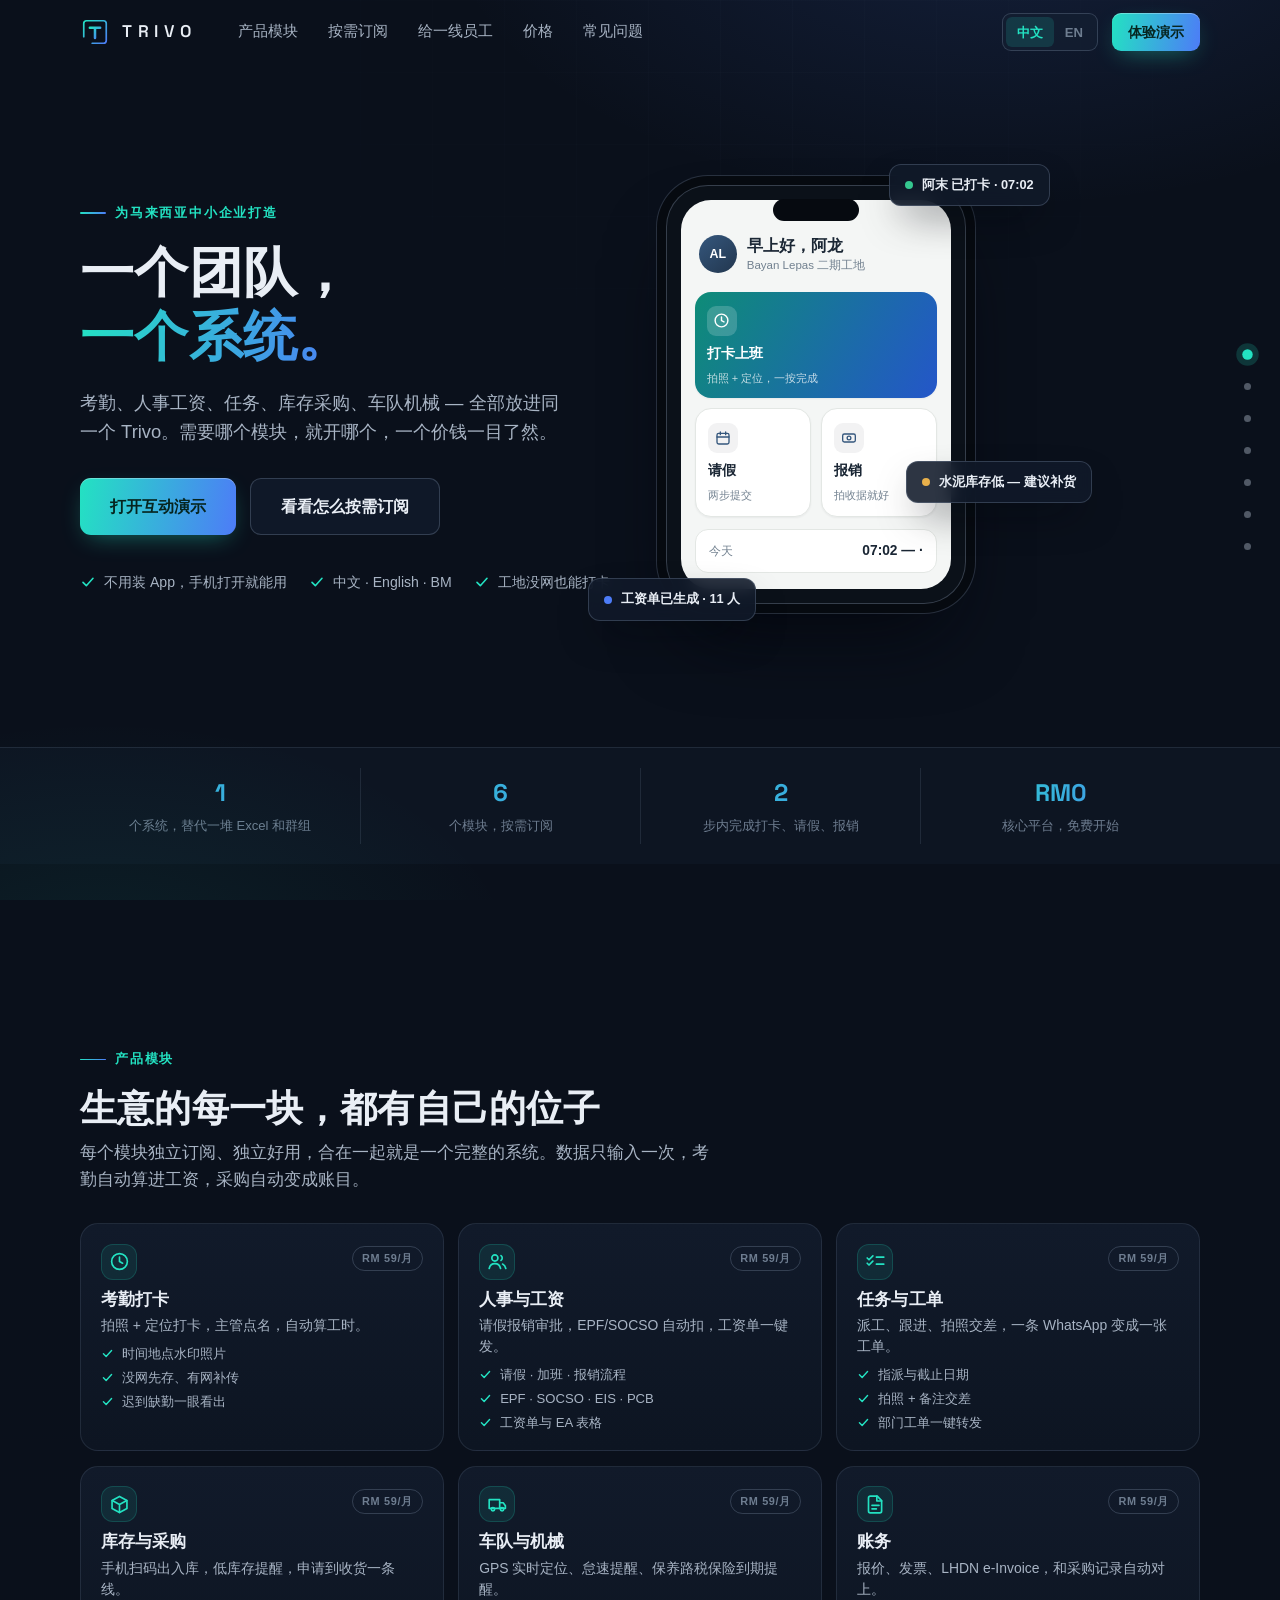
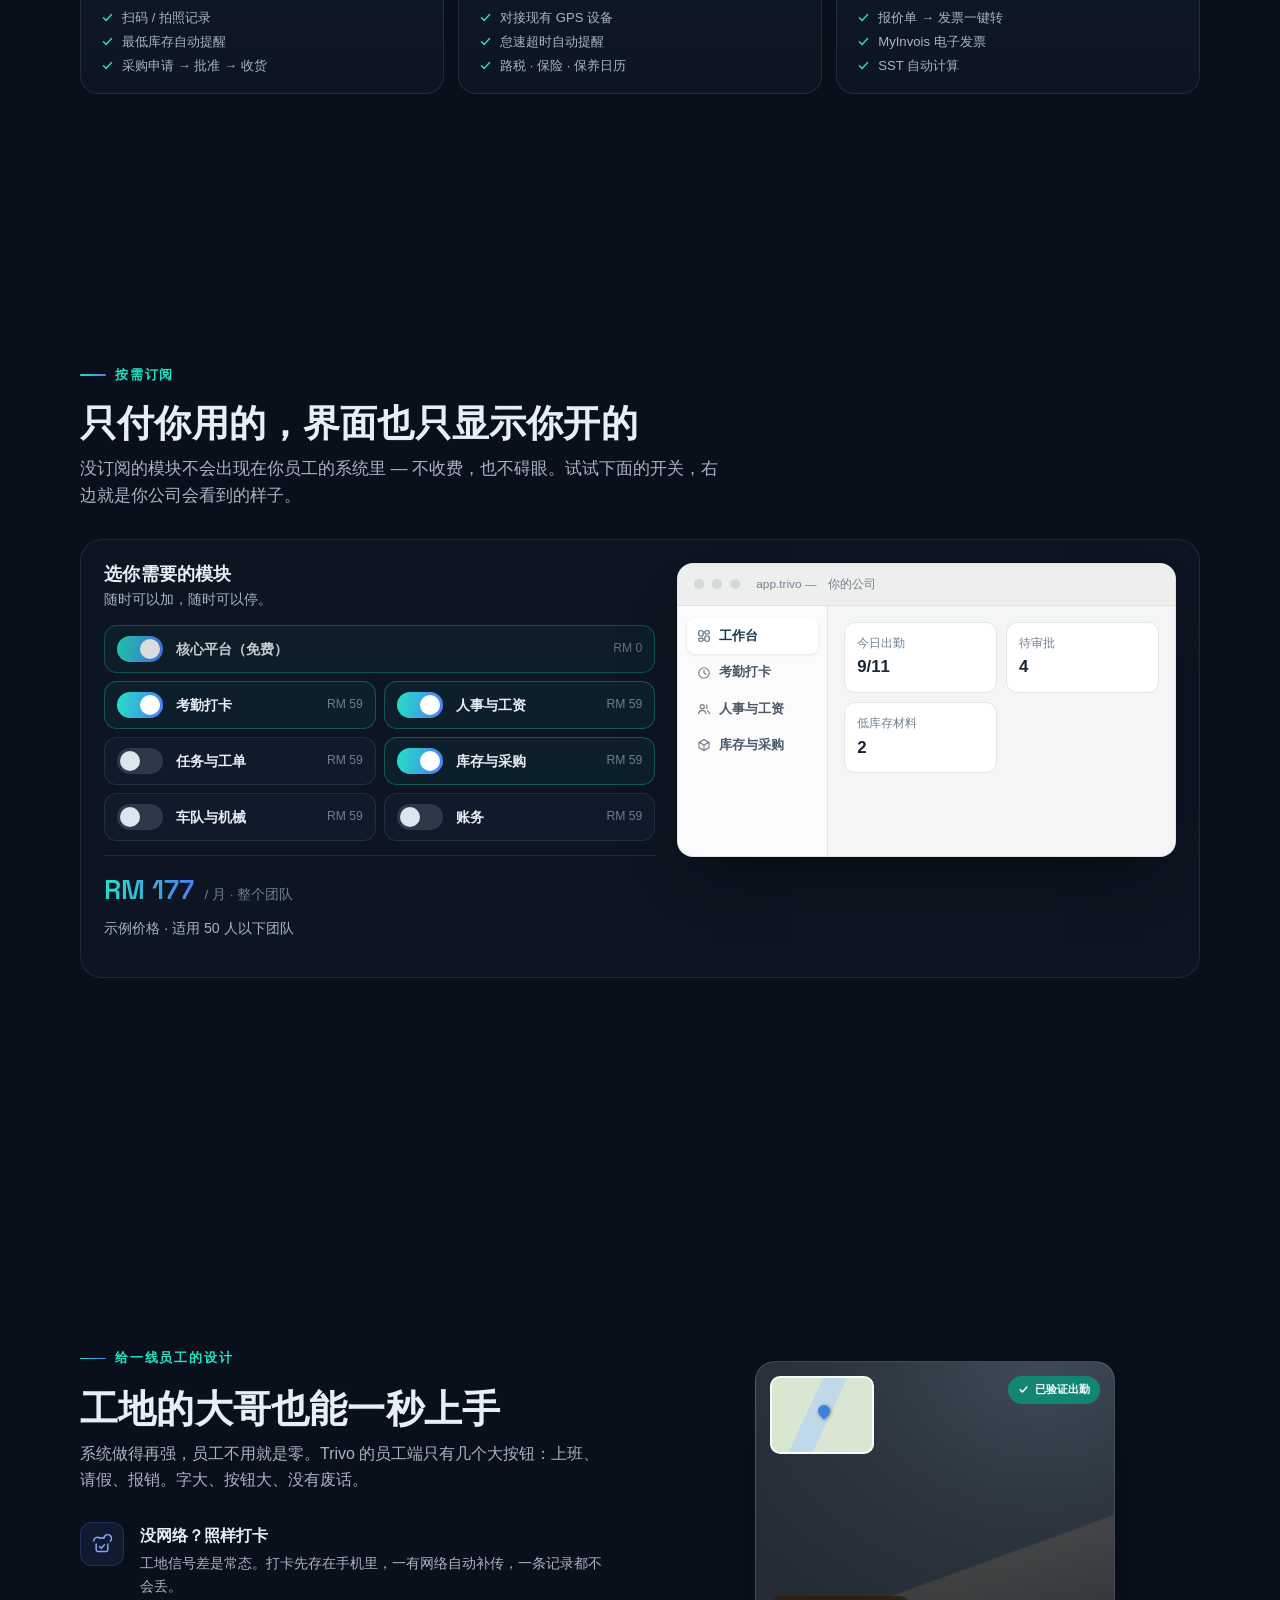
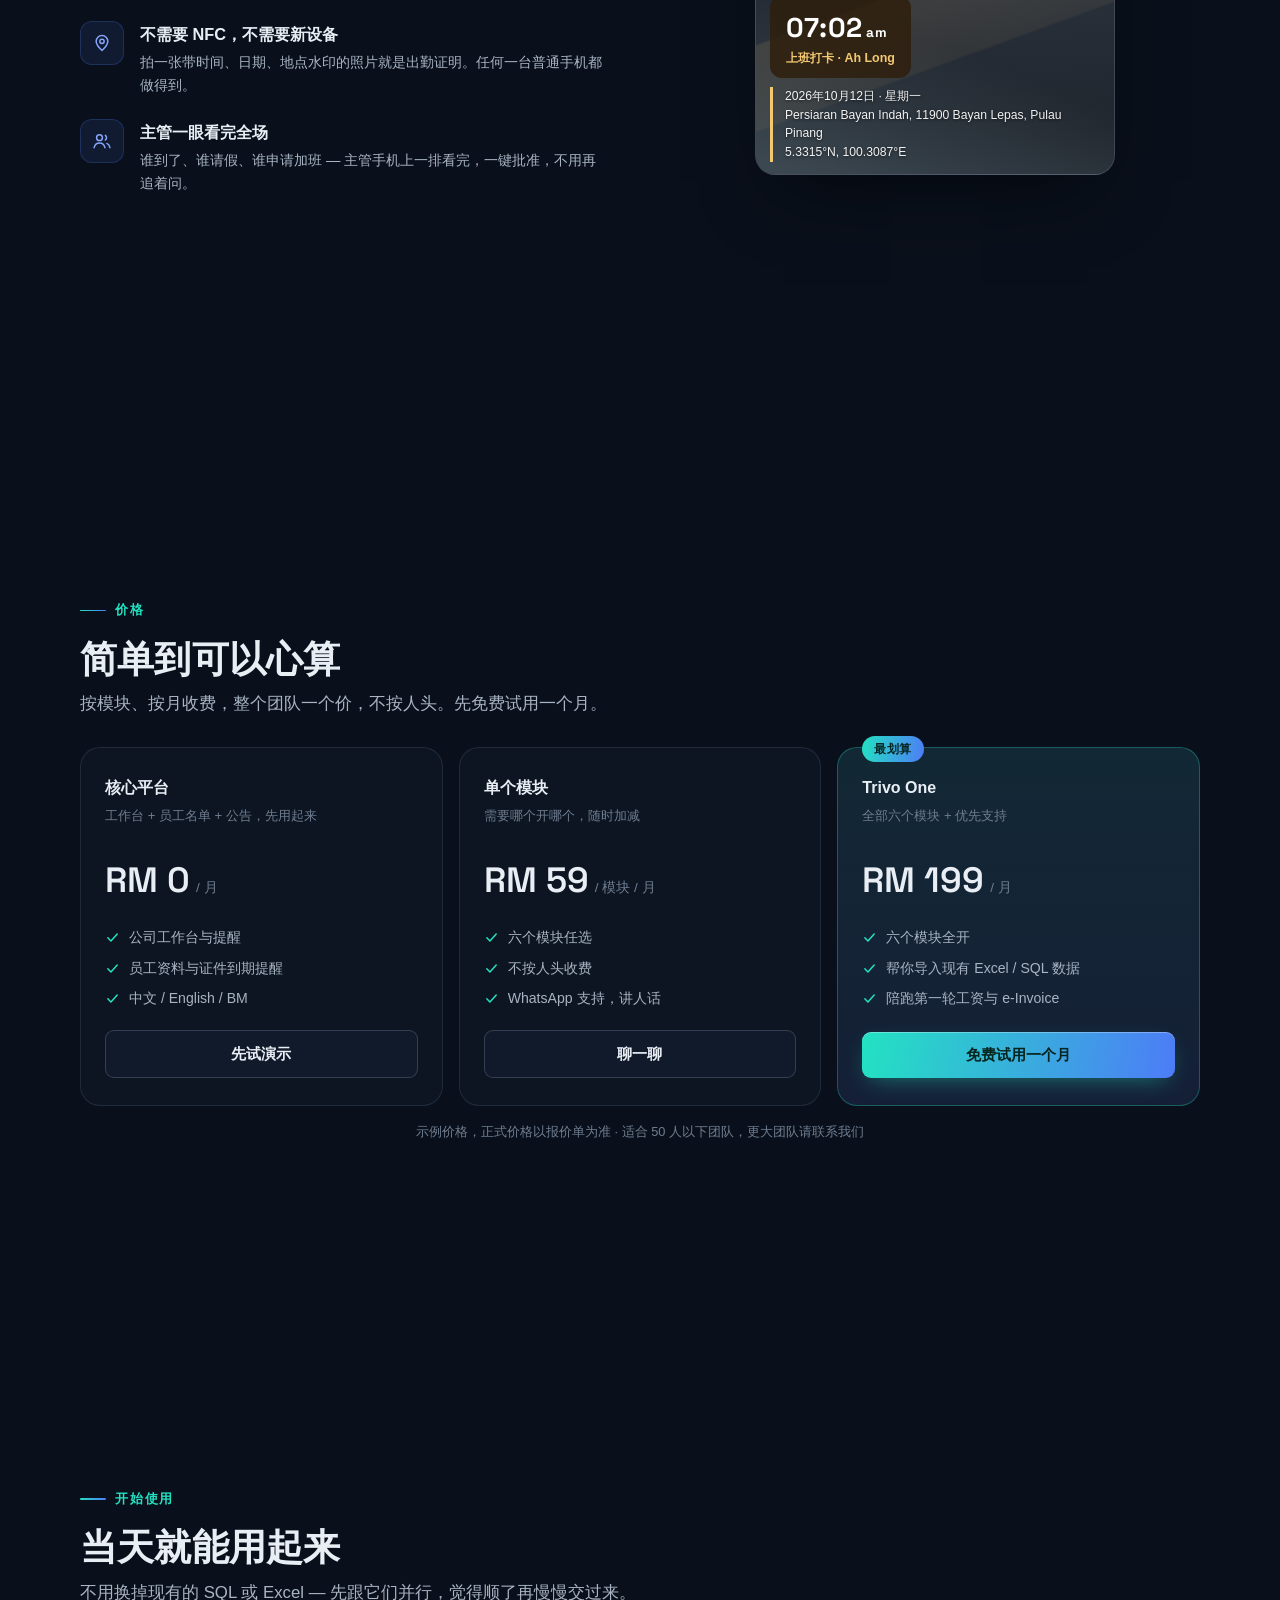
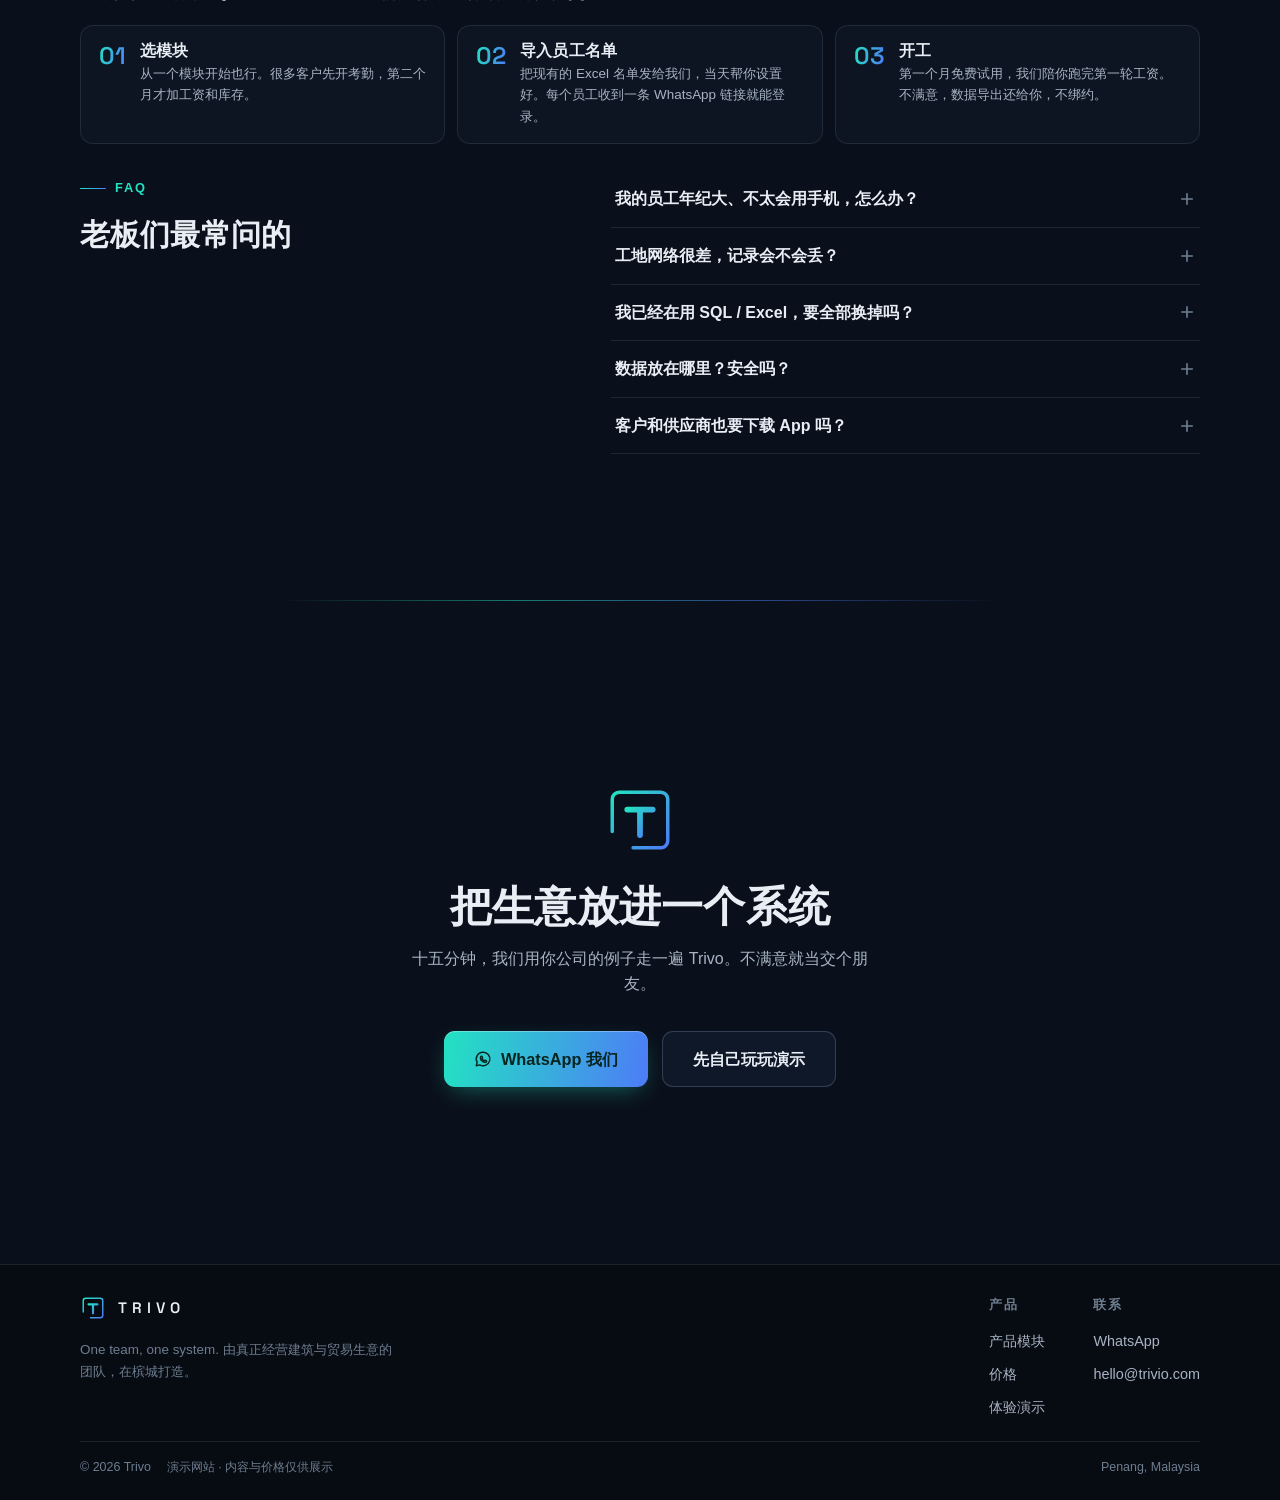
==== commit 41452684: "fix jittering" ====
--- a/index.html
+++ b/index.html
@@ -67,7 +67,7 @@
 <main id="top">
 
 <!-- ======================= HERO ======================= -->
-<section class="hero" id="hero">
+<section class="hero page" id="hero" data-page="hero">
   <div class="hero-bg"></div>
   <div class="hero-grid-lines"></div>
   <div class="wrap hero-inner">
@@ -124,10 +124,7 @@
       <div class="float-chip fc-3"><span class="dot" style="background:#4D7CF7"></span><span data-i="fc3">工资单已生成 · 11 人</span></div>
     </div>
   </div>
-</section>
-
-<!-- ======================= STRIP ======================= -->
-<div class="strip">
+  <div class="strip">
   <div class="wrap strip-inner">
     <div class="strip-item rv"><b class="grad-text">1</b><span data-i="st1">个系统，替代一堆 Excel 和群组</span></div>
     <div class="strip-item rv rv-d1"><b class="grad-text">6</b><span data-i="st2">个模块，按需订阅</span></div>
@@ -135,9 +132,10 @@
     <div class="strip-item rv rv-d3"><b class="grad-text">RM0</b><span data-i="st4">核心平台，免费开始</span></div>
   </div>
 </div>
+</section>
 
 <!-- ======================= MODULES ======================= -->
-<section id="modules">
+<section id="modules" class="page" data-page="modules">
   <div class="wrap">
     <div class="sec-head rv">
       <div class="h-eyebrow" data-i="mod_eyebrow">产品模块</div>
@@ -149,7 +147,7 @@
 </section>
 
 <!-- ======================= GATING ======================= -->
-<section id="gating" class="tight">
+<section id="gating" class="page" data-page="gating">
   <div class="wrap">
     <div class="sec-head rv">
       <div class="h-eyebrow" data-i="gate_eyebrow">按需订阅</div>
@@ -179,7 +177,7 @@
 </section>
 
 <!-- ======================= WORKERS ======================= -->
-<section id="workers">
+<section id="workers" class="page" data-page="workers">
   <div class="wrap worker-wrap">
     <div>
       <div class="h-eyebrow" data-i="wk_eyebrow">给一线员工的设计</div>
@@ -230,33 +228,8 @@
   </div>
 </section>
 
-<!-- ======================= STEPS ======================= -->
-<section class="tight" id="steps">
-  <div class="wrap">
-    <div class="sec-head rv">
-      <div class="h-eyebrow" data-i="step_eyebrow">开始使用</div>
-      <h2 data-i="step_h2">当天就能用起来</h2>
-      <p data-i="step_sub">不用换掉现有的 SQL 或 Excel — 先跟它们并行，觉得顺了再慢慢交过来。</p>
-    </div>
-    <div class="steps">
-      <div class="step-card rv">
-        <h3 data-i="s1_t">选模块</h3>
-        <p data-i="s1_p">从一个模块开始也行。很多客户先开考勤，第二个月才加工资和库存。</p>
-      </div>
-      <div class="step-card rv rv-d1">
-        <h3 data-i="s2_t">导入员工名单</h3>
-        <p data-i="s2_p">把现有的 Excel 名单发给我们，当天帮你设置好。每个员工收到一条 WhatsApp 链接就能登录。</p>
-      </div>
-      <div class="step-card rv rv-d2">
-        <h3 data-i="s3_t">开工</h3>
-        <p data-i="s3_p">第一个月免费试用，我们陪你跑完第一轮工资。不满意，数据导出还给你，不绑约。</p>
-      </div>
-    </div>
-  </div>
-</section>
-
 <!-- ======================= PRICING ======================= -->
-<section id="pricing">
+<section id="pricing" class="page" data-page="pricing">
   <div class="wrap">
     <div class="sec-head rv">
       <div class="h-eyebrow" data-i="pr_eyebrow">价格</div>
@@ -304,18 +277,27 @@
 </section>
 
 <!-- ======================= FAQ ======================= -->
-<section id="faq" class="tight">
-  <div class="wrap">
-    <div class="sec-head rv">
-      <div class="h-eyebrow">FAQ</div>
-      <h2 data-i="faq_h2">老板们最常问的</h2>
-    </div>
-    <div class="faq-list" id="faq-list"></div>
+<section id="faq" class="page" data-page="faq">
+  <div class="wrap">
+    <div class="sec-head rv" style="margin-bottom:18px">
+      <div class="h-eyebrow" data-i="step_eyebrow">开始使用</div>
+      <h2 data-i="step_h2">当天就能用起来</h2>
+      <p data-i="step_sub">不用换掉现有的 SQL 或 Excel — 先跟它们并行，觉得顺了再慢慢交过来。</p>
+    </div>
+    <div class="steps">
+      <div class="step-card rv"><div><h3 data-i="s1_t">选模块</h3><p data-i="s1_p">从一个模块开始也行。很多客户先开考勤，第二个月才加工资和库存。</p></div></div>
+      <div class="step-card rv rv-d1"><div><h3 data-i="s2_t">导入员工名单</h3><p data-i="s2_p">把现有的 Excel 名单发给我们，当天帮你设置好。每个员工收到一条 WhatsApp 链接就能登录。</p></div></div>
+      <div class="step-card rv rv-d2"><div><h3 data-i="s3_t">开工</h3><p data-i="s3_p">第一个月免费试用，我们陪你跑完第一轮工资。不满意，数据导出还给你，不绑约。</p></div></div>
+    </div>
+    <div class="faq-wrap">
+      <div class="rv"><div class="h-eyebrow">FAQ</div><h2 style="font-size:clamp(1.4rem,2.6vw,1.9rem)" data-i="faq_h2">老板们最常问的</h2></div>
+      <div class="faq-list rv rv-d1" id="faq-list"></div>
+    </div>
   </div>
 </section>
 
 <!-- ======================= FINAL CTA ======================= -->
-<section class="final" id="contact">
+<section class="final page" id="contact" data-page="contact">
   <div class="wrap">
     <svg class="final-mark" viewBox="0 0 64 64" aria-hidden="true">
       <defs><linearGradient id="tg2" x1="0" y1="0" x2="1" y2="1">
@@ -333,11 +315,7 @@
       <a class="btn btn-lg" href="app.html" data-i="fin_demo">先自己玩玩演示</a>
     </div>
   </div>
-</section>
-</main>
-
-<!-- ======================= FOOTER ======================= -->
-<footer>
+  <footer>
   <div class="wrap">
     <div class="foot-inner">
       <div class="foot-left">
@@ -374,6 +352,11 @@
     </div>
   </div>
 </footer>
+</section>
+</main>
+<nav class="dots" id="dots" aria-label="Pages"></nav>
+
+
 
 <script src="assets/js/landing.js"></script>
 </body>
--- a/assets/css/landing.css
+++ b/assets/css/landing.css
@@ -81,8 +81,8 @@
   color: transparent;
 }
 
-.sec-head { max-width: 640px; margin-bottom: 52px; }
-.sec-head h2 { font-size: clamp(1.7rem, 3.6vw, 2.5rem); margin-bottom: 14px; }
+.sec-head { max-width: 640px; margin-bottom: clamp(22px, 3.2vh, 40px); }
+.sec-head h2 { font-size: clamp(1.6rem, 3.2vw, 2.3rem); margin-bottom: 10px; }
 .sec-head p { color: var(--ink-2); font-size: 1.05rem; }
 
 /* ---------- nav ---------- */
@@ -92,9 +92,7 @@
   transition: background .25s var(--ease), box-shadow .25s var(--ease);
 }
 .nav.scrolled {
-  background: rgba(10, 16, 27, .82);
-  -webkit-backdrop-filter: blur(14px);
-  backdrop-filter: blur(14px);
+  background: rgba(10, 16, 27, .94);
   box-shadow: 0 1px 0 var(--line);
 }
 .nav-inner {
@@ -162,11 +160,9 @@
 }
 
 /* ---------- hero ---------- */
-.hero {
-  position: relative;
-  padding: calc(118px + env(safe-area-inset-top)) 0 90px;
-  overflow: hidden;
-}
+.hero { padding-bottom: 0; overflow: hidden; }
+.hero > .wrap { flex: 1; display: flex; align-items: center; }
+.hero .hero-inner { width: 100%; }
 .hero-bg {
   position: absolute; inset: 0; pointer-events: none;
   background:
@@ -269,16 +265,16 @@
   animation: floaty 7s ease-in-out infinite;
 }
 .float-chip .dot { width: 8px; height: 8px; border-radius: 50%; }
-.fc-1 { top: 10%; left: -8%; animation-delay: 0s; }
-.fc-2 { bottom: 20%; right: -10%; animation-delay: -3.5s; }
-.fc-3 { bottom: -3%; left: -2%; animation-delay: -1.8s; }
+.fc-1 { top: -5%; right: -28%; animation-delay: 0s; }
+.fc-2 { bottom: 24%; right: -42%; animation-delay: -3.5s; }
+.fc-3 { bottom: -4%; left: -26%; animation-delay: -1.8s; }
 @keyframes floaty { 0%, 100% { transform: translateY(0); } 50% { transform: translateY(-9px); } }
 
 /* ---------- trust strip ---------- */
-.strip { border-block: 1px solid var(--line); background: var(--navy-900); }
+.strip { border-top: 1px solid var(--line); background: var(--navy-900); margin-top: 30px; width: 100%; }
 .strip-inner {
   display: grid; grid-template-columns: repeat(4, 1fr);
-  padding: 26px 0;
+  padding: 20px 0;
 }
 .strip-item { text-align: center; padding: 6px 12px; }
 .strip-item b { font-family: var(--font-display); font-size: 1.5rem; display: block; }
@@ -286,14 +282,65 @@
 .strip-item + .strip-item { border-left: 1px solid var(--line); }
 
 /* ---------- sections ---------- */
-section { position: relative; padding: 96px 0; }
-section.tight { padding: 72px 0; }
+/* ---------- paged scroll ----------
+   One section = one viewport. Native scroll-snap keeps trackpad/touch inertia
+   natural (no JS wheel hijacking), so it feels like the OS, not a script. */
+html { scroll-snap-type: y mandatory; scroll-padding-top: 0; }
+.page {
+  position: relative;
+  min-height: 100vh; min-height: 100dvh;
+  scroll-snap-align: start;
+  scroll-snap-stop: always;
+  display: flex; flex-direction: column; justify-content: center;
+  padding: calc(72px + env(safe-area-inset-top)) 0 36px;
+}
+.page > .wrap { width: min(var(--pagew), 100% - 40px); }
+@media (max-width: 980px), (max-height: 640px) {
+  html { scroll-snap-type: y proximity; }
+  .page { scroll-snap-stop: normal; justify-content: flex-start; padding-top: calc(76px + env(safe-area-inset-top)); }
+}
+
+/* dot navigator */
+.dots {
+  position: fixed; right: 22px; top: 50%; transform: translateY(-50%);
+  z-index: 90; display: flex; flex-direction: column; gap: 10px;
+}
+.dots button {
+  width: 22px; height: 22px; padding: 0; display: grid; place-items: center;
+  border-radius: 50%; position: relative;
+}
+.dots button::before {
+  content: ""; width: 7px; height: 7px; border-radius: 50%;
+  background: rgba(168, 180, 196, .45);
+  transition: transform .3s var(--ease), background .3s var(--ease), box-shadow .3s var(--ease);
+}
+.dots button:hover::before { background: var(--ink-2); }
+.dots button.on::before { background: var(--teal); transform: scale(1.5); box-shadow: 0 0 0 4px rgba(35, 226, 194, .18); }
+.dots button span {
+  position: absolute; right: 30px; top: 50%; transform: translate(6px, -50%);
+  background: rgba(17, 26, 42, .95); border: 1px solid var(--line-strong);
+  color: var(--ink); font-size: .76rem; font-weight: 600; padding: 5px 10px; border-radius: 8px;
+  white-space: nowrap; opacity: 0; pointer-events: none;
+  transition: opacity .18s var(--ease), transform .18s var(--ease);
+}
+.dots button:hover span { opacity: 1; transform: translate(0, -50%); }
+@media (max-width: 980px) { .dots { display: none; } }
+
+/* scroll cue on hero */
+.scroll-cue {
+  position: absolute; left: 50%; bottom: 14px; transform: translateX(-50%);
+  display: flex; flex-direction: column; align-items: center; gap: 4px;
+  color: var(--ink-3); font-size: .72rem; letter-spacing: .12em; text-transform: uppercase;
+  animation: cue 2.4s ease-in-out infinite;
+}
+@keyframes cue { 0%, 100% { transform: translate(-50%, 0); opacity: .7; } 50% { transform: translate(-50%, 6px); opacity: 1; } }
 
 /* modules */
-.mod-grid { display: grid; grid-template-columns: repeat(3, 1fr); gap: 16px; }
+.mod-grid { display: grid; grid-template-columns: repeat(3, 1fr); gap: clamp(10px, 1.6vh, 16px); }
+@media (max-height: 740px) and (min-width: 981px) { .mod-feats { display: none; } .mod-card > p { margin-bottom: 0; } }
 .mod-card {
   position: relative;
-  padding: 26px 24px 24px;
+  padding: clamp(16px, 2.2vh, 24px) 20px 18px;
   border-radius: var(--r-lg);
   background: linear-gradient(180deg, var(--navy-850), var(--navy-900));
   border: 1px solid var(--line);
@@ -308,17 +355,17 @@
 .mod-card:hover { transform: translateY(-4px); border-color: var(--line-strong); box-shadow: 0 22px 44px -18px rgba(3, 6, 12, .8); }
 .mod-card:hover::before { opacity: 1; }
 .mod-ico {
-  width: 44px; height: 44px; border-radius: 12px;
+  width: 36px; height: 36px; border-radius: 12px;
   display: grid; place-items: center;
   background: rgba(35, 226, 194, .09);
   color: var(--teal);
   border: 1px solid rgba(35, 226, 194, .18);
-  margin-bottom: 16px;
-}
-.mod-card h3 { font-size: 1.1rem; margin-bottom: 8px; }
-.mod-card > p { color: var(--ink-2); font-size: .9rem; margin-bottom: 14px; min-height: 2.7em; }
-.mod-feats { list-style: none; display: flex; flex-direction: column; gap: 7px; }
-.mod-feats li { display: flex; gap: 8px; align-items: flex-start; font-size: .84rem; color: var(--ink-2); }
+  margin-bottom: 10px;
+}
+.mod-card h3 { font-size: 1.05rem; margin-bottom: 6px; }
+.mod-card > p { color: var(--ink-2); font-size: .87rem; margin-bottom: 8px; line-height: 1.5; }
+.mod-feats { list-style: none; display: flex; flex-direction: column; gap: 5px; }
+.mod-feats li { display: flex; gap: 8px; align-items: flex-start; font-size: .82rem; color: var(--ink-2); line-height: 1.45; }
 .mod-feats svg { color: var(--teal); flex: 0 0 auto; margin-top: 3px; }
 .mod-tag {
   position: absolute; top: 22px; right: 20px;
@@ -331,32 +378,34 @@
 
 /* ---------- gating interactive ---------- */
 .gate-wrap {
-  display: grid; grid-template-columns: minmax(0, 1fr) minmax(0, 1fr);
-  gap: 20px;
+  display: grid; grid-template-columns: minmax(0, 1.05fr) minmax(0, .95fr);
+  gap: 22px;
   border-radius: 22px;
   border: 1px solid var(--line);
   background: var(--navy-900);
-  padding: 30px;
+  padding: clamp(18px, 2.6vh, 28px);
   align-items: start;
 }
-.gate-left h3 { font-size: 1.25rem; margin-bottom: 6px; }
-.gate-left > p { color: var(--ink-2); font-size: .92rem; margin-bottom: 20px; }
-.gate-toggles { display: flex; flex-direction: column; gap: 9px; }
+.gate-left h3 { font-size: 1.15rem; margin-bottom: 4px; }
+.gate-left > p { color: var(--ink-2); font-size: .88rem; margin-bottom: 14px; }
+.gate-toggles { display: grid; grid-template-columns: 1fr 1fr; gap: 8px; }
+.gate-toggles .locked-core { grid-column: 1 / -1; }
 .gt-row {
   display: flex; align-items: center; gap: 13px;
-  padding: 13px 16px;
+  padding: 10px 12px;
   border-radius: var(--r-md);
   border: 1px solid var(--line);
   background: var(--navy-850);
   transition: border-color .2s, background .2s;
+  min-height: 48px;
 }
 .gt-row.on { border-color: rgba(35, 226, 194, .3); background: rgba(35, 226, 194, .05); }
 .gt-row.locked-core { opacity: .85; }
-.gt-name { font-weight: 600; font-size: .93rem; }
-.gt-price { margin-left: auto; font-size: .8rem; color: var(--ink-3); font-variant-numeric: tabular-nums; }
+.gt-name { font-weight: 600; font-size: .88rem; white-space: nowrap; overflow: hidden; text-overflow: ellipsis; }
+.gt-price { margin-left: auto; font-size: .76rem; color: var(--ink-3); font-variant-numeric: tabular-nums; white-space: nowrap; }
 
 .tswitch { position: relative; width: 46px; height: 26px; flex: 0 0 auto; }
-.tswitch input { position: absolute; inset: 0; opacity: 0; margin: 0; cursor: pointer; }
+.tswitch input { position: absolute; inset: 0; opacity: 0; margin: 0; cursor: pointer; z-index: 2; }
 .tswitch .tr {
   position: absolute; inset: 0; border-radius: 999px;
   background: rgba(110, 125, 144, .3);
@@ -387,7 +436,7 @@
 }
 .gp-top i { width: 10px; height: 10px; border-radius: 50%; background: #D3D9D4; }
 .gp-top span { margin-left: 8px; font-size: .74rem; color: #71808f; }
-.gp-body { display: grid; grid-template-columns: 158px 1fr; min-height: 300px; }
+.gp-body { display: grid; grid-template-columns: 150px 1fr; min-height: 250px; }
 .gp-nav { border-right: 1px solid #E3E7E4; padding: 12px 9px; background: #FAFBFA; }
 .gp-nav-item {
   display: flex; align-items: center; gap: 8px;
@@ -410,10 +459,10 @@
 .gp-card.hidden-mod { display: none; }
 .gate-total {
   display: flex; align-items: baseline; gap: 10px;
-  margin-top: 20px; padding-top: 18px;
+  margin-top: 14px; padding-top: 12px;
   border-top: 1px solid var(--line);
 }
-.gate-total .num { font-family: var(--font-display); font-size: 1.9rem; font-weight: 600; }
+.gate-total .num { font-family: var(--font-display); font-size: 1.7rem; font-weight: 600; }
 .gate-total .per { color: var(--ink-3); font-size: .85rem; }
 .gate-note { font-size: .8rem; color: var(--ink-3); margin-top: 6px; }
 
@@ -491,11 +540,11 @@
 }
 
 /* ---------- steps ---------- */
-.steps { display: grid; grid-template-columns: repeat(3, 1fr); gap: 16px; counter-reset: step; }
+.steps { display: grid; grid-template-columns: repeat(3, 1fr); gap: 12px; counter-reset: step; margin-bottom: clamp(18px, 3vh, 30px); }
 .step-card {
-  position: relative;
-  padding: 26px 24px;
-  border-radius: var(--r-lg);
+  position: relative; display: flex; gap: 14px; align-items: flex-start;
+  padding: 16px 18px;
+  border-radius: var(--r-md);
   border: 1px solid var(--line);
   background: var(--navy-900);
 }
@@ -503,21 +552,22 @@
   counter-increment: step;
   content: "0" counter(step);
   font-family: var(--font-display);
-  font-size: 2.4rem; font-weight: 600;
+  font-size: 1.5rem; font-weight: 600; line-height: 1;
   background: var(--grad);
   -webkit-background-clip: text; background-clip: text; color: transparent;
-  opacity: .9;
-  display: block; margin-bottom: 10px;
-}
-.step-card h3 { font-size: 1.05rem; margin-bottom: 8px; }
-.step-card p { color: var(--ink-2); font-size: .9rem; }
+  flex: 0 0 auto; padding-top: 2px;
+}
+.step-card > div { min-width: 0; }
+.step-card h3 { font-size: .98rem; margin-bottom: 3px; }
+.step-card p { color: var(--ink-2); font-size: .84rem; }
+.faq-wrap { display: grid; grid-template-columns: minmax(0, 1fr) minmax(0, 1.2fr); gap: 40px; align-items: start; }
 
 /* ---------- pricing ---------- */
 .price-grid { display: grid; grid-template-columns: repeat(3, 1fr); gap: 16px; align-items: stretch; }
 .price-card {
   position: relative;
   display: flex; flex-direction: column;
-  padding: 30px 26px;
+  padding: clamp(20px, 3vh, 30px) 24px;
   border-radius: 20px;
   border: 1px solid var(--line);
   background: var(--navy-900);
@@ -537,11 +587,11 @@
 .price-amt { display: flex; align-items: baseline; gap: 6px; margin: 16px 0 4px; }
 .price-amt b { font-family: var(--font-display); font-size: 2.2rem; font-weight: 600; }
 .price-amt span { color: var(--ink-3); font-size: .85rem; }
-.price-feats { list-style: none; display: flex; flex-direction: column; gap: 9px; margin: 18px 0 26px; }
+.price-feats { list-style: none; display: flex; flex-direction: column; gap: 8px; margin: 14px 0 20px; }
 .price-feats li { display: flex; gap: 9px; font-size: .88rem; color: var(--ink-2); }
 .price-feats svg { color: var(--teal); flex: 0 0 auto; margin-top: 4px; }
 .price-card .btn { margin-top: auto; }
-.price-foot { text-align: center; color: var(--ink-3); font-size: .8rem; margin-top: 22px; }
+.price-foot { text-align: center; color: var(--ink-3); font-size: .8rem; margin-top: 16px; }
 
 /* ---------- faq ---------- */
 .faq-list { max-width: 760px; }
@@ -550,7 +600,7 @@
   width: 100%;
   display: flex; align-items: center; gap: 14px;
   text-align: left;
-  padding: 20px 4px;
+  padding: 15px 4px;
   font-weight: 600; font-size: 1rem;
   min-height: 44px;
 }
@@ -560,15 +610,12 @@
   overflow: hidden; max-height: 0;
   transition: max-height .32s var(--ease);
 }
-.faq-a p { color: var(--ink-2); font-size: .93rem; padding: 0 4px 22px; max-width: 640px; }
+.faq-a p { color: var(--ink-2); font-size: .9rem; padding: 0 4px 16px; max-width: 640px; }
 
 /* ---------- final cta ---------- */
-.final {
-  text-align: center;
-  padding: 100px 0 110px;
-  position: relative;
-  overflow: hidden;
-}
+.final { text-align: center; position: relative; overflow: hidden; padding-bottom: 0; }
+.final > .wrap { flex: 1; display: flex; flex-direction: column; justify-content: center; align-items: center; }
+.final footer { width: 100%; margin-top: 30px; }
 .final::before {
   content: ""; position: absolute; left: 50%; top: 0; transform: translateX(-50%);
   width: min(720px, 90%); height: 1px;
@@ -582,8 +629,9 @@
 /* ---------- footer ---------- */
 footer {
   border-top: 1px solid var(--line);
-  padding: 44px 0 calc(40px + env(safe-area-inset-bottom));
+  padding: 30px 0 calc(22px + env(safe-area-inset-bottom));
   background: var(--navy-990);
+  text-align: left;
 }
 .foot-inner { display: flex; gap: 30px; align-items: flex-start; flex-wrap: wrap; }
 .foot-left p { color: var(--ink-3); font-size: .84rem; margin-top: 10px; max-width: 320px; }
@@ -593,7 +641,7 @@
 .foot-col a { color: var(--ink-2); font-size: .9rem; }
 .foot-col a:hover { color: var(--ink); }
 .foot-base {
-  margin-top: 38px; padding-top: 20px;
+  margin-top: 22px; padding-top: 16px;
   border-top: 1px solid var(--line);
   display: flex; gap: 16px; flex-wrap: wrap;
   color: var(--ink-3); font-size: .78rem;
@@ -601,7 +649,8 @@
 .foot-base .spacer { margin-left: auto; }
 
 /* ---------- reveal ---------- */
-.rv { opacity: 0; transform: translateY(22px); transition: opacity .6s var(--ease), transform .6s var(--ease); }
+.rv { opacity: 0; transform: translate3d(0, 22px, 0); transition: opacity .55s var(--ease), transform .55s var(--ease); will-change: opacity, transform; }
+.rv.in { will-change: auto; }
 .rv.in { opacity: 1; transform: none; }
 .rv-d1 { transition-delay: .08s; }
 .rv-d2 { transition-delay: .16s; }
@@ -623,29 +672,29 @@
   .gate-wrap { grid-template-columns: 1fr; }
   .worker-wrap { grid-template-columns: 1fr; gap: 48px; }
   .steps { grid-template-columns: 1fr; }
+  .faq-wrap { grid-template-columns: 1fr; gap: 20px; }
   .price-grid { grid-template-columns: 1fr; max-width: 460px; margin-inline: auto; }
   .nav-links { display: none; }
   .nav-burger { display: grid; place-items: center; }
-  .fc-1 { left: 0; }
-  .fc-2 { right: 0; }
-  .fc-3 { left: 4%; }
+  .fc-1 { right: -4%; top: -6%; }
+  .fc-2 { right: -6%; }
+  .fc-3 { left: -6%; }
 }
 
 @media (max-width: 620px) {
-  section { padding: 70px 0; }
   .mod-grid { grid-template-columns: 1fr; }
   .strip-inner { grid-template-columns: 1fr 1fr; gap: 14px 0; }
   .strip-item:nth-child(3) { border-left: 0; }
   .gate-wrap { padding: 20px 16px; }
+  .gate-toggles { grid-template-columns: 1fr; }
   .gp-body { grid-template-columns: 124px 1fr; }
-  .hero { padding-top: calc(100px + env(safe-area-inset-top)); }
   .hero-ctas .btn { flex: 1 1 100%; }
   .foot-links { margin-left: 0; gap: 34px; }
   .nav-inner { gap: 12px; height: 60px; }
   .float-chip { font-size: .72rem; padding: 8px 12px; }
-  .fc-1 { top: -18px; left: 2%; }
-  .fc-2 { bottom: 26%; right: 1%; }
-  .fc-3 { bottom: -14px; left: 4%; }
+  .fc-1 { top: -18px; right: 0; }
+  .fc-2 { bottom: 26%; right: 0; }
+  .fc-3 { bottom: -14px; left: 0; }
 }
 
 /* mobile nav drawer */
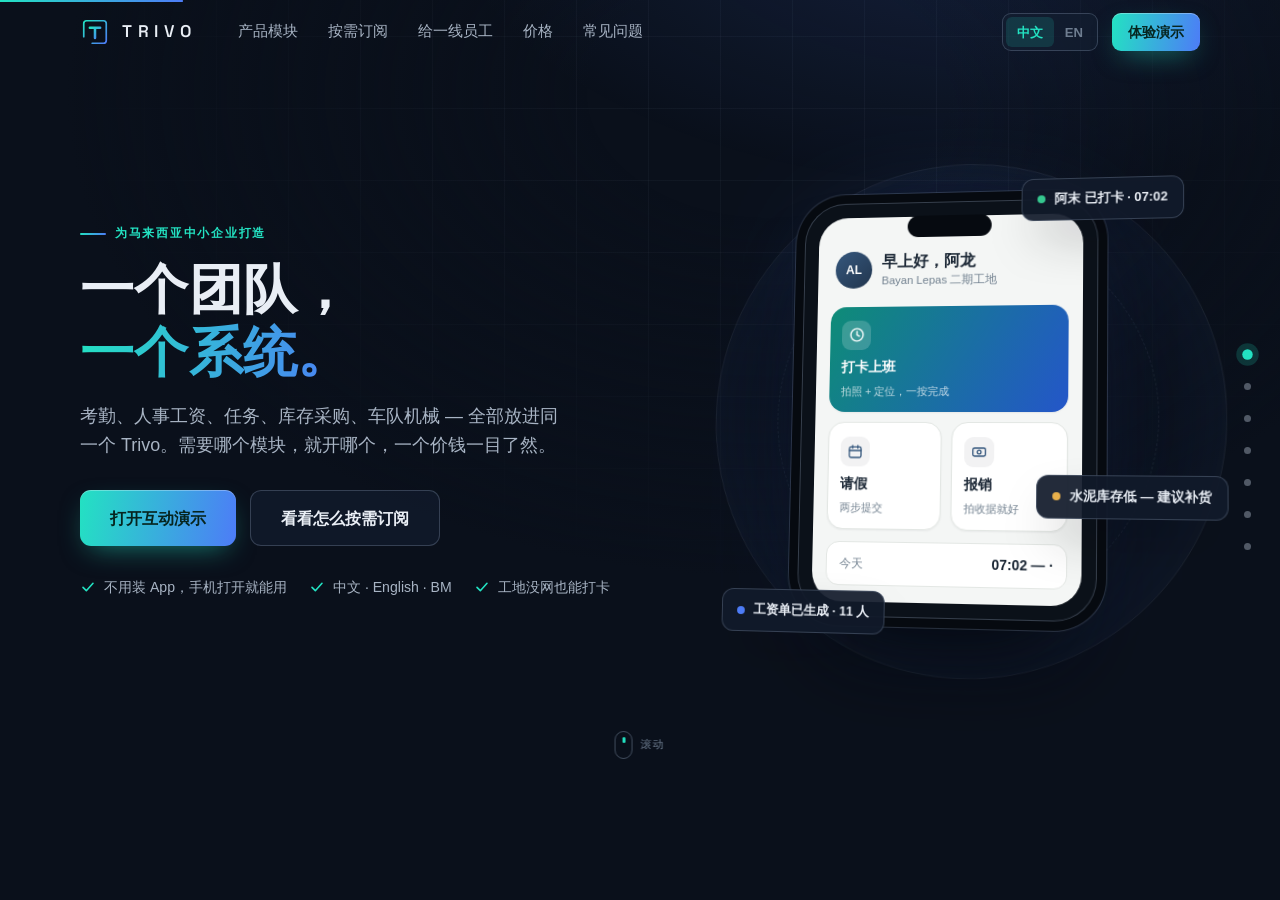
==== commit a2ff0022: "Landing v2" ====
--- a/index.html
+++ b/index.html
@@ -16,348 +16,266 @@
 </head>
 <body>
 
-<!-- ======================= NAV ======================= -->
+<svg width="0" height="0" style="position:absolute" aria-hidden="true">
+  <defs>
+    <linearGradient id="tg" x1="0" y1="0" x2="1" y2="1"><stop offset="0" stop-color="#23E2C2"/><stop offset="1" stop-color="#4D7CF7"/></linearGradient>
+    <linearGradient id="tgh" x1="0" y1="0" x2="1" y2="0"><stop offset="0" stop-color="#23E2C2"/><stop offset="1" stop-color="#4D7CF7"/></linearGradient>
+  </defs>
+</svg>
+
+<div class="progress" id="progress" aria-hidden="true"><i></i></div>
+
 <header class="nav" id="nav">
   <div class="wrap nav-inner">
-    <a class="logo" href="#top" aria-label="Trivo">
-      <svg width="30" height="30" viewBox="0 0 64 64" aria-hidden="true">
-        <defs><linearGradient id="tg1" x1="0" y1="0" x2="1" y2="1">
-          <stop offset="0" stop-color="#23E2C2"/><stop offset="1" stop-color="#4D7CF7"/>
-        </linearGradient></defs>
-        <path d="M8 42 V14 a6 6 0 0 1 6-6 h36 a6 6 0 0 1 6 6 v36 a6 6 0 0 1-6 6 H26" fill="none" stroke="url(#tg1)" stroke-width="3.6" stroke-linecap="round"/>
-        <path d="M21 23 h22 M32 23 v22" fill="none" stroke="url(#tg1)" stroke-width="5.4" stroke-linecap="round"/>
-      </svg>
+    <a class="logo" href="#hero" data-goto="hero" aria-label="Trivo">
+      <svg width="30" height="30" viewBox="0 0 64 64" aria-hidden="true"><path d="M8 42 V14 a6 6 0 0 1 6-6 h36 a6 6 0 0 1 6 6 v36 a6 6 0 0 1-6 6 H26" fill="none" stroke="url(#tg)" stroke-width="3.6" stroke-linecap="round"/><path d="M21 23 h22 M32 23 v22" fill="none" stroke="url(#tg)" stroke-width="5.4" stroke-linecap="round"/></svg>
       <span class="logo-word">TRIVO</span>
     </a>
-    <nav class="nav-links" aria-label="Main">
-      <a href="#modules" data-i="nav_modules">产品模块</a>
-      <a href="#gating" data-i="nav_gating">按需订阅</a>
-      <a href="#workers" data-i="nav_workers">给一线员工</a>
-      <a href="#pricing" data-i="nav_pricing">价格</a>
-      <a href="#faq" data-i="nav_faq">常见问题</a>
+    <nav class="nav-links" id="nav-links" aria-label="Main">
+      <a href="#modules" data-goto="modules" data-i="nav_modules">产品模块</a>
+      <a href="#gating" data-goto="gating" data-i="nav_gating">按需订阅</a>
+      <a href="#workers" data-goto="workers" data-i="nav_workers">给一线员工</a>
+      <a href="#pricing" data-goto="pricing" data-i="nav_pricing">价格</a>
+      <a href="#faq" data-goto="faq" data-i="nav_faq">常见问题</a>
     </nav>
     <div class="nav-right">
-      <div class="lang-seg" role="group" aria-label="Language">
-        <button id="lang-zh" class="on">中文</button>
-        <button id="lang-en">EN</button>
-      </div>
+      <div class="lang-seg" role="group" aria-label="Language"><button id="lang-zh" class="on">中文</button><button id="lang-en">EN</button></div>
       <a class="btn btn-primary btn-sm" href="app.html" data-i="nav_demo">体验演示</a>
-      <button class="nav-burger btn" id="burger" aria-label="Menu">
-        <svg width="20" height="20" viewBox="0 0 24 24" fill="none" stroke="currentColor" stroke-width="2" stroke-linecap="round"><path d="M4 7h16M4 12h16M4 17h16"/></svg>
-      </button>
+      <button class="nav-burger btn" id="burger" aria-label="Menu"><svg width="20" height="20" viewBox="0 0 24 24" fill="none" stroke="currentColor" stroke-width="2" stroke-linecap="round"><path d="M4 7h16M4 12h16M4 17h16"/></svg></button>
     </div>
   </div>
 </header>
 
-<!-- mobile drawer -->
 <div class="mnav" id="mnav">
   <div class="mnav-panel">
-    <button class="mnav-close" id="mnav-close" aria-label="Close">
-      <svg width="20" height="20" viewBox="0 0 24 24" fill="none" stroke="currentColor" stroke-width="2" stroke-linecap="round"><path d="M6 6l12 12M18 6 6 18"/></svg>
-    </button>
-    <a href="#modules" data-i="nav_modules">产品模块</a>
-    <a href="#gating" data-i="nav_gating">按需订阅</a>
-    <a href="#workers" data-i="nav_workers">给一线员工</a>
-    <a href="#pricing" data-i="nav_pricing">价格</a>
-    <a href="#faq" data-i="nav_faq">常见问题</a>
+    <button class="mnav-close" id="mnav-close" aria-label="Close"><svg width="20" height="20" viewBox="0 0 24 24" fill="none" stroke="currentColor" stroke-width="2" stroke-linecap="round"><path d="M6 6l12 12M18 6 6 18"/></svg></button>
+    <a href="#modules" data-goto="modules" data-i="nav_modules">产品模块</a>
+    <a href="#gating" data-goto="gating" data-i="nav_gating">按需订阅</a>
+    <a href="#workers" data-goto="workers" data-i="nav_workers">给一线员工</a>
+    <a href="#pricing" data-goto="pricing" data-i="nav_pricing">价格</a>
+    <a href="#faq" data-goto="faq" data-i="nav_faq">常见问题</a>
     <a class="btn btn-primary" href="app.html" data-i="nav_demo">体验演示</a>
   </div>
 </div>
 
-<main id="top">
-
-<!-- ======================= HERO ======================= -->
-<section class="hero page" id="hero" data-page="hero">
-  <div class="hero-bg"></div>
-  <div class="hero-grid-lines"></div>
-  <div class="wrap hero-inner">
-    <div>
-      <div class="h-eyebrow" data-i="hero_eyebrow">为马来西亚中小企业打造</div>
-      <h1 data-i-html="hero_h1">一个团队，<br><span class="grad-text">一个系统。</span></h1>
-      <p class="hero-sub" data-i="hero_sub">考勤、人事工资、任务、库存采购、车队机械 — 全部放进同一个 Trivo。需要哪个模块，就开哪个，一个价钱一目了然。</p>
-      <div class="hero-ctas">
-        <a class="btn btn-primary btn-lg" href="app.html" data-i="hero_cta1">打开互动演示</a>
-        <a class="btn btn-lg" href="#gating" data-i="hero_cta2">看看怎么按需订阅</a>
-      </div>
-      <div class="hero-points">
-        <span class="hero-point"><svg width="16" height="16" viewBox="0 0 24 24" fill="none" stroke="currentColor" stroke-width="2.4" stroke-linecap="round" stroke-linejoin="round"><path d="m4.5 12.5 5 5 10-11"/></svg><span data-i="hero_p1">不用装 App，手机打开就能用</span></span>
-        <span class="hero-point"><svg width="16" height="16" viewBox="0 0 24 24" fill="none" stroke="currentColor" stroke-width="2.4" stroke-linecap="round" stroke-linejoin="round"><path d="m4.5 12.5 5 5 10-11"/></svg><span data-i="hero_p2">中文 · English · BM</span></span>
-        <span class="hero-point"><svg width="16" height="16" viewBox="0 0 24 24" fill="none" stroke="currentColor" stroke-width="2.4" stroke-linecap="round" stroke-linejoin="round"><path d="m4.5 12.5 5 5 10-11"/></svg><span data-i="hero_p3">工地没网也能打卡</span></span>
-      </div>
-    </div>
-
-    <div class="hero-visual">
-      <div class="phone" aria-hidden="true">
-        <div class="phone-screen">
-          <div class="ps-head">
-            <span class="ps-ava">AL</span>
-            <div>
-              <div class="ps-hi" data-i="ph_hi">早上好，阿龙</div>
-              <div class="ps-sub" data-i="ph_sub">Bayan Lepas 二期工地</div>
+<div class="deck" id="deck">
+<main class="track" id="track">
+
+<!-- ================= 1 · HERO ================= -->
+<section class="page hero" id="hero" data-page="hero">
+  <div class="page-bg"></div>
+  <div class="page-inner">
+    <div class="wrap hero-inner">
+      <div>
+        <div class="h-eyebrow rv" data-i="hero_eyebrow">为马来西亚中小企业打造</div>
+        <h1 class="rv rv-d1" data-i-html="hero_h1">一个团队，<br><span class="grad-text">一个系统。</span></h1>
+        <p class="hero-sub rv rv-d2" data-i="hero_sub">考勤、人事工资、任务、库存采购、车队机械 — 全部放进同一个 Trivo。需要哪个模块，就开哪个，一个价钱一目了然。</p>
+        <div class="hero-ctas rv rv-d3">
+          <a class="btn btn-primary btn-lg" href="app.html" data-i="hero_cta1">打开互动演示</a>
+          <a class="btn btn-lg" href="#gating" data-goto="gating" data-i="hero_cta2">看看怎么按需订阅</a>
+        </div>
+        <div class="hero-points rv rv-d4">
+          <span class="hero-point"><svg width="16" height="16" viewBox="0 0 24 24" fill="none" stroke="currentColor" stroke-width="2.4" stroke-linecap="round" stroke-linejoin="round"><path d="m4.5 12.5 5 5 10-11"/></svg><span data-i="hero_p1">不用装 App，手机打开就能用</span></span>
+          <span class="hero-point"><svg width="16" height="16" viewBox="0 0 24 24" fill="none" stroke="currentColor" stroke-width="2.4" stroke-linecap="round" stroke-linejoin="round"><path d="m4.5 12.5 5 5 10-11"/></svg><span data-i="hero_p2">中文 · English · BM</span></span>
+          <span class="hero-point"><svg width="16" height="16" viewBox="0 0 24 24" fill="none" stroke="currentColor" stroke-width="2.4" stroke-linecap="round" stroke-linejoin="round"><path d="m4.5 12.5 5 5 10-11"/></svg><span data-i="hero_p3">工地没网也能打卡</span></span>
+        </div>
+      </div>
+      <div class="hero-visual rv rv-d2" id="hero-visual">
+        <div class="stage" id="stage">
+          <div class="hero-ring"></div>
+          <div class="phone" aria-hidden="true">
+            <div class="phone-screen">
+              <div class="ps-head"><span class="ps-ava">AL</span><div><div class="ps-hi" data-i="ph_hi">早上好，阿龙</div><div class="ps-sub" data-i="ph_sub">Bayan Lepas 二期工地</div></div></div>
+              <div class="ps-tiles">
+                <div class="ps-tile main"><span class="ps-ico"><svg width="17" height="17" viewBox="0 0 24 24" fill="none" stroke="currentColor" stroke-width="2" stroke-linecap="round"><circle cx="12" cy="12" r="9"/><path d="M12 7v5l3.5 2"/></svg></span><strong data-i="ph_clock">打卡上班</strong><span data-i="ph_clock_sub">拍照 + 定位，一按完成</span></div>
+                <div class="ps-tile"><span class="ps-ico"><svg width="16" height="16" viewBox="0 0 24 24" fill="none" stroke="#35577D" stroke-width="2" stroke-linecap="round"><rect x="3" y="5" width="18" height="16" rx="2.5"/><path d="M8 3v4M16 3v4M3 10.5h18"/></svg></span><strong data-i="ph_leave">请假</strong><span data-i="ph_leave_sub">两步提交</span></div>
+                <div class="ps-tile"><span class="ps-ico"><svg width="16" height="16" viewBox="0 0 24 24" fill="none" stroke="#35577D" stroke-width="2" stroke-linecap="round"><rect x="2.5" y="6" width="19" height="12" rx="2.5"/><circle cx="12" cy="12" r="2.8"/></svg></span><strong data-i="ph_claim">报销</strong><span data-i="ph_claim_sub">拍收据就好</span></div>
+              </div>
+              <div class="ps-today"><span data-i="ph_today">今天</span><b>07:02 — ·</b></div>
             </div>
           </div>
-          <div class="ps-tiles">
-            <div class="ps-tile main">
-              <span class="ps-ico"><svg width="17" height="17" viewBox="0 0 24 24" fill="none" stroke="currentColor" stroke-width="2" stroke-linecap="round"><circle cx="12" cy="12" r="9"/><path d="M12 7v5l3.5 2"/></svg></span>
-              <strong data-i="ph_clock">打卡上班</strong>
-              <span data-i="ph_clock_sub">拍照 + 定位，一按完成</span>
-            </div>
-            <div class="ps-tile">
-              <span class="ps-ico"><svg width="16" height="16" viewBox="0 0 24 24" fill="none" stroke="#35577D" stroke-width="2" stroke-linecap="round"><rect x="3" y="5" width="18" height="16" rx="2.5"/><path d="M8 3v4M16 3v4M3 10.5h18"/></svg></span>
-              <strong data-i="ph_leave">请假</strong>
-              <span data-i="ph_leave_sub">两步提交</span>
-            </div>
-            <div class="ps-tile">
-              <span class="ps-ico"><svg width="16" height="16" viewBox="0 0 24 24" fill="none" stroke="#35577D" stroke-width="2" stroke-linecap="round"><rect x="2.5" y="6" width="19" height="12" rx="2.5"/><circle cx="12" cy="12" r="2.8"/></svg></span>
-              <strong data-i="ph_claim">报销</strong>
-              <span data-i="ph_claim_sub">拍收据就好</span>
-            </div>
-          </div>
-          <div class="ps-today">
-            <span data-i="ph_today">今天</span>
-            <b>07:02 — ·</b>
-          </div>
-        </div>
-      </div>
-      <div class="float-chip fc-1"><span class="dot" style="background:#35C78F"></span><span data-i="fc1">阿末 已打卡 · 07:02</span></div>
-      <div class="float-chip fc-2"><span class="dot" style="background:#E8B04B"></span><span data-i="fc2">水泥库存低 — 建议补货</span></div>
-      <div class="float-chip fc-3"><span class="dot" style="background:#4D7CF7"></span><span data-i="fc3">工资单已生成 · 11 人</span></div>
-    </div>
+          <div class="float-chip fc-1"><span class="dot" style="background:#35C78F"></span><span data-i="fc1">阿末 已打卡 · 07:02</span></div>
+          <div class="float-chip fc-2"><span class="dot" style="background:#E8B04B"></span><span data-i="fc2">水泥库存低 — 建议补货</span></div>
+          <div class="float-chip fc-3"><span class="dot" style="background:#4D7CF7"></span><span data-i="fc3">工资单已生成 · 11 人</span></div>
+        </div>
+      </div>
+    </div>
+    <div class="scroll-cue"><i></i><span data-i="cue">滚动</span></div>
   </div>
   <div class="strip">
-  <div class="wrap strip-inner">
-    <div class="strip-item rv"><b class="grad-text">1</b><span data-i="st1">个系统，替代一堆 Excel 和群组</span></div>
-    <div class="strip-item rv rv-d1"><b class="grad-text">6</b><span data-i="st2">个模块，按需订阅</span></div>
-    <div class="strip-item rv rv-d2"><b class="grad-text">2</b><span data-i="st3">步内完成打卡、请假、报销</span></div>
-    <div class="strip-item rv rv-d3"><b class="grad-text">RM0</b><span data-i="st4">核心平台，免费开始</span></div>
-  </div>
-</div>
-</section>
-
-<!-- ======================= MODULES ======================= -->
-<section id="modules" class="page" data-page="modules">
-  <div class="wrap">
+    <div class="wrap strip-inner">
+      <div class="strip-item"><b class="grad-text">1</b><span data-i="st1">个系统，替代一堆 Excel 和群组</span></div>
+      <div class="strip-item"><b class="grad-text">6</b><span data-i="st2">个模块，按需订阅</span></div>
+      <div class="strip-item"><b class="grad-text">2</b><span data-i="st3">步内完成打卡、请假、报销</span></div>
+      <div class="strip-item"><b class="grad-text">RM0</b><span data-i="st4">核心平台，免费开始</span></div>
+    </div>
+  </div>
+</section>
+
+<!-- ================= 2 · MODULES ================= -->
+<section class="page" id="modules" data-page="modules">
+  <div class="page-bg"></div>
+  <div class="page-inner"><div class="wrap">
     <div class="sec-head rv">
       <div class="h-eyebrow" data-i="mod_eyebrow">产品模块</div>
       <h2 data-i="mod_h2">生意的每一块，都有自己的位子</h2>
       <p data-i="mod_sub">每个模块独立订阅、独立好用，合在一起就是一个完整的系统。数据只输入一次，考勤自动算进工资，采购自动变成账目。</p>
     </div>
-    <div class="mod-grid" id="mod-grid"><!-- JS renders cards --></div>
-  </div>
-</section>
-
-<!-- ======================= GATING ======================= -->
-<section id="gating" class="page" data-page="gating">
-  <div class="wrap">
+    <div class="mod-grid" id="mod-grid"></div>
+  </div></div>
+</section>
+
+<!-- ================= 3 · PICK & PAY ================= -->
+<section class="page" id="gating" data-page="gating">
+  <div class="page-bg"></div>
+  <div class="page-inner"><div class="wrap">
     <div class="sec-head rv">
       <div class="h-eyebrow" data-i="gate_eyebrow">按需订阅</div>
       <h2 data-i="gate_h2">只付你用的，界面也只显示你开的</h2>
       <p data-i="gate_sub">没订阅的模块不会出现在你员工的系统里 — 不收费，也不碍眼。试试下面的开关，右边就是你公司会看到的样子。</p>
     </div>
-    <div class="gate-wrap rv">
+    <div class="gate-wrap rv rv-d1">
       <div class="gate-left">
         <h3 data-i="gate_pick">选你需要的模块</h3>
         <p data-i="gate_pick_sub">随时可以加，随时可以停。</p>
         <div class="gate-toggles" id="gate-toggles"></div>
-        <div class="gate-total">
-          <span class="num grad-text" id="gate-total">RM 0</span>
-          <span class="per" data-i="gate_per">/ 月 · 整个团队</span>
-        </div>
-        <p class="gate-note" data-i="gate_note">示例价格 · 适用 50 人以下团队</p>
-      </div>
-      <div class="gate-preview" aria-label="App preview">
-        <div class="gp-top"><i></i><i></i><i></i><span>app.trivo — <span data-i="gate_company">你的公司</span></span></div>
-        <div class="gp-body">
-          <div class="gp-nav" id="gp-nav"></div>
-          <div class="gp-main"><div class="gp-cards" id="gp-cards"></div></div>
-        </div>
-      </div>
-    </div>
-  </div>
-</section>
-
-<!-- ======================= WORKERS ======================= -->
-<section id="workers" class="page" data-page="workers">
-  <div class="wrap worker-wrap">
+        <div class="gate-math" id="gate-math"></div>
+      </div>
+      <div class="gate-stage" id="gate-stage">
+        <div class="gate-preview" id="gate-preview" aria-label="App preview">
+          <div class="gp-top"><i></i><i></i><i></i><span>app.trivo — <span data-i="gate_company">你的公司</span></span></div>
+          <div class="gp-body"><div class="gp-nav" id="gp-nav"></div><div class="gp-main"><div class="gp-cards" id="gp-cards"></div><div class="gp-alerts" id="gp-alerts"></div></div></div>
+        </div>
+      </div>
+    </div>
+  </div></div>
+</section>
+
+<!-- ================= 4 · FOR CREWS ================= -->
+<section class="page" id="workers" data-page="workers">
+  <div class="page-bg"></div>
+  <div class="page-inner"><div class="wrap worker-wrap">
     <div>
-      <div class="h-eyebrow" data-i="wk_eyebrow">给一线员工的设计</div>
-      <h2 class="rv" style="font-size:clamp(1.7rem,3.6vw,2.4rem); margin-bottom:10px" data-i="wk_h2">工地的大哥也能一秒上手</h2>
-      <p class="rv" style="color:var(--ink-2)" data-i="wk_sub">系统做得再强，员工不用就是零。Trivo 的员工端只有几个大按钮：上班、请假、报销。字大、按钮大、没有废话。</p>
+      <div class="h-eyebrow rv" data-i="wk_eyebrow">给一线员工的设计</div>
+      <h2 class="rv rv-d1" style="font-size:clamp(1.7rem,3.4vw,2.4rem);margin-bottom:10px" data-i="wk_h2">工地的大哥也能一秒上手</h2>
+      <p class="rv rv-d1" style="color:var(--ink-2)" data-i="wk_sub">系统做得再强，员工不用就是零。Trivo 的员工端只有几个大按钮：上班、请假、报销。字大、按钮大、没有废话。</p>
       <div class="wk-points">
-        <div class="wk-point rv">
-          <span class="wk-ico"><svg width="20" height="20" viewBox="0 0 24 24" fill="none" stroke="currentColor" stroke-width="1.8" stroke-linecap="round" stroke-linejoin="round"><path d="M2 8.5A4.5 4.5 0 0 1 9.6 5.2a4.5 4.5 0 0 1 4.8 0A4.5 4.5 0 1 1 22 8.5M5 12v7a2 2 0 0 0 2 2h10a2 2 0 0 0 2-2v-7"/><path d="m9 15 2 2 4-4"/></svg></span>
-          <div>
-            <h4 data-i="wk1_t">没网络？照样打卡</h4>
-            <p data-i="wk1_p">工地信号差是常态。打卡先存在手机里，一有网络自动补传，一条记录都不会丢。</p>
-          </div>
-        </div>
-        <div class="wk-point rv rv-d1">
-          <span class="wk-ico"><svg width="20" height="20" viewBox="0 0 24 24" fill="none" stroke="currentColor" stroke-width="1.8" stroke-linecap="round" stroke-linejoin="round"><path d="M12 21s-7-6.2-7-11a7 7 0 0 1 14 0c0 4.8-7 11-7 11z"/><circle cx="12" cy="10" r="2.6"/></svg></span>
-          <div>
-            <h4 data-i="wk2_t">不需要 NFC，不需要新设备</h4>
-            <p data-i="wk2_p">拍一张带时间、日期、地点水印的照片就是出勤证明。任何一台普通手机都做得到。</p>
-          </div>
-        </div>
         <div class="wk-point rv rv-d2">
-          <span class="wk-ico"><svg width="20" height="20" viewBox="0 0 24 24" fill="none" stroke="currentColor" stroke-width="1.8" stroke-linecap="round" stroke-linejoin="round"><circle cx="9" cy="8" r="3.5"/><path d="M2.5 20c.8-3.4 3.4-5.5 6.5-5.5s5.7 2.1 6.5 5.5"/><path d="M16 5.2a3.5 3.5 0 0 1 0 5.6M17.8 14.9c1.9.8 3.2 2.6 3.7 5.1"/></svg></span>
-          <div>
-            <h4 data-i="wk3_t">主管一眼看完全场</h4>
-            <p data-i="wk3_p">谁到了、谁请假、谁申请加班 — 主管手机上一排看完，一键批准，不用再追着问。</p>
-          </div>
-        </div>
-      </div>
-    </div>
-    <div class="rv rv-d1">
-      <div class="stamp-card" role="img" aria-label="Timestamped site photo example">
-        <span class="stamp-verify">
-          <svg width="11" height="11" viewBox="0 0 24 24" fill="none" stroke="currentColor" stroke-width="3" stroke-linecap="round" stroke-linejoin="round"><path d="m4.5 12.5 5 5 10-11"/></svg>
-          <span data-i="stamp_verified">已验证出勤</span>
-        </span>
+          <span class="wk-glyph"><svg viewBox="0 0 48 48" fill="none" stroke="url(#tg)" stroke-width="1.6" stroke-linecap="round" stroke-linejoin="round"><path d="M6 20a19 19 0 0 1 36 0"/><path d="M12 26a12 12 0 0 1 24 0"/><path d="M18 32a5.5 5.5 0 0 1 12 0"/><circle cx="24" cy="39" r="1.6" fill="url(#tg)" stroke="none"/><path d="M8 40 40 8" stroke-dasharray="3 3"/></svg></span>
+          <div><h4 data-i="wk1_t">没网络？照样打卡</h4><p data-i="wk1_p">工地信号差是常态。打卡先存在手机里，一有网络自动补传，一条记录都不会丢。</p></div>
+        </div>
+        <div class="wk-point rv rv-d3">
+          <span class="wk-glyph"><svg viewBox="0 0 48 48" fill="none" stroke="url(#tg)" stroke-width="1.6" stroke-linecap="round" stroke-linejoin="round"><rect x="9" y="5" width="30" height="38" rx="5"/><circle cx="24" cy="22" r="6"/><path d="M24 16v-3M24 31v-3M18 22h-3M33 22h-3"/><path d="M16 37h16"/><circle cx="24" cy="22" r="1.4" fill="url(#tg)" stroke="none"/></svg></span>
+          <div><h4 data-i="wk2_t">不需要 NFC，不需要新设备</h4><p data-i="wk2_p">拍一张带时间、日期、地点水印的照片就是出勤证明。任何一台普通手机都做得到。</p></div>
+        </div>
+        <div class="wk-point rv rv-d4">
+          <span class="wk-glyph"><svg viewBox="0 0 48 48" fill="none" stroke="url(#tg)" stroke-width="1.6" stroke-linecap="round" stroke-linejoin="round"><circle cx="24" cy="24" r="18"/><circle cx="24" cy="24" r="6"/><path d="M24 6v6M24 36v6M6 24h6M36 24h6"/><path d="m21.5 24 1.8 1.8 3.4-3.6"/></svg></span>
+          <div><h4 data-i="wk3_t">主管一眼看完全场</h4><p data-i="wk3_p">谁到了、谁请假、谁申请加班 — 主管手机上一排看完，一键批准，不用再追着问。</p></div>
+        </div>
+      </div>
+    </div>
+    <div class="stamp-stage rv rv-d2" id="stamp-stage">
+      <div class="stamp-card" id="stamp-card" role="img" aria-label="Timestamped site photo example">
+        <span class="stamp-verify"><svg width="11" height="11" viewBox="0 0 24 24" fill="none" stroke="currentColor" stroke-width="3" stroke-linecap="round" stroke-linejoin="round"><path d="m4.5 12.5 5 5 10-11"/></svg><span data-i="stamp_verified">已验证出勤</span></span>
         <div class="stamp-map"></div>
-        <div class="stamp-time">
-          <b>07:02<small style="font-size:.85rem"> am</small></b>
-          <span data-i="stamp_in">上班打卡 · Ah Long</span>
-        </div>
-        <div class="stamp-meta">
-          <span data-i="stamp_date">2026年10月12日 · 星期一</span><br>
-          Persiaran Bayan Indah, 11900 Bayan Lepas, Pulau Pinang<br>
-          5.3315°N, 100.3087°E
-        </div>
-      </div>
-    </div>
-  </div>
-</section>
-
-<!-- ======================= PRICING ======================= -->
-<section id="pricing" class="page" data-page="pricing">
-  <div class="wrap">
+        <div class="stamp-time"><b>07:02<small style="font-size:.85rem"> am</small></b><span data-i="stamp_in">上班打卡 · Ah Long</span></div>
+        <div class="stamp-meta"><span data-i="stamp_date">2026年10月12日 · 星期一</span><br>Persiaran Bayan Indah, 11900 Bayan Lepas, Pulau Pinang<br>5.3315°N, 100.3087°E</div>
+      </div>
+    </div>
+  </div></div>
+</section>
+
+<!-- ================= 5 · PRICING ================= -->
+<section class="page" id="pricing" data-page="pricing">
+  <div class="page-bg"></div>
+  <div class="page-inner"><div class="wrap">
     <div class="sec-head rv">
       <div class="h-eyebrow" data-i="pr_eyebrow">价格</div>
       <h2 data-i="pr_h2">简单到可以心算</h2>
-      <p data-i="pr_sub">按模块、按月收费，整个团队一个价，不按人头。先免费试用一个月。</p>
+      <p data-i="pr_sub">按模块、按月收费，整个团队一个价，不按人头。开到第四个模块起自动封顶 RM 199。先免费试用一个月。</p>
     </div>
     <div class="price-grid">
-      <div class="price-card rv">
+      <div class="price-card rv rv-d1">
         <div class="price-name" data-i="p1_name">核心平台</div>
         <div class="price-for" data-i="p1_for">工作台 + 员工名单 + 公告，先用起来</div>
         <div class="price-amt"><b>RM 0</b><span data-i="p_mo">/ 月</span></div>
-        <ul class="price-feats">
-          <li><svg width="15" height="15" viewBox="0 0 24 24" fill="none" stroke="currentColor" stroke-width="2.4" stroke-linecap="round" stroke-linejoin="round"><path d="m4.5 12.5 5 5 10-11"/></svg><span data-i="p1_f1">公司工作台与提醒</span></li>
-          <li><svg width="15" height="15" viewBox="0 0 24 24" fill="none" stroke="currentColor" stroke-width="2.4" stroke-linecap="round" stroke-linejoin="round"><path d="m4.5 12.5 5 5 10-11"/></svg><span data-i="p1_f2">员工资料与证件到期提醒</span></li>
-          <li><svg width="15" height="15" viewBox="0 0 24 24" fill="none" stroke="currentColor" stroke-width="2.4" stroke-linecap="round" stroke-linejoin="round"><path d="m4.5 12.5 5 5 10-11"/></svg><span data-i="p1_f3">中文 / English / BM</span></li>
-        </ul>
+        <ul class="price-feats"><li><span data-i="p1_f1">公司工作台与提醒</span></li><li><span data-i="p1_f2">员工资料与证件到期提醒</span></li><li><span data-i="p1_f3">中文 / English / BM</span></li></ul>
         <a class="btn" href="app.html" data-i="p_try">先试演示</a>
       </div>
-      <div class="price-card rv rv-d1">
+      <div class="price-card rv rv-d2">
         <div class="price-name" data-i="p2_name">单个模块</div>
-        <div class="price-for" data-i="p2_for">需要哪个开哪个，随时加减</div>
+        <div class="price-for" data-i="p2_for">1 到 3 个模块，需要哪个开哪个</div>
         <div class="price-amt"><b>RM 59</b><span data-i="p2_mo">/ 模块 / 月</span></div>
-        <ul class="price-feats">
-          <li><svg width="15" height="15" viewBox="0 0 24 24" fill="none" stroke="currentColor" stroke-width="2.4" stroke-linecap="round" stroke-linejoin="round"><path d="m4.5 12.5 5 5 10-11"/></svg><span data-i="p2_f1">六个模块任选</span></li>
-          <li><svg width="15" height="15" viewBox="0 0 24 24" fill="none" stroke="currentColor" stroke-width="2.4" stroke-linecap="round" stroke-linejoin="round"><path d="m4.5 12.5 5 5 10-11"/></svg><span data-i="p2_f2">不按人头收费</span></li>
-          <li><svg width="15" height="15" viewBox="0 0 24 24" fill="none" stroke="currentColor" stroke-width="2.4" stroke-linecap="round" stroke-linejoin="round"><path d="m4.5 12.5 5 5 10-11"/></svg><span data-i="p2_f3">WhatsApp 支持，讲人话</span></li>
-        </ul>
-        <a class="btn" href="#contact" data-i="p_talk">聊一聊</a>
-      </div>
-      <div class="price-card hot rv rv-d2">
+        <ul class="price-feats"><li><span data-i="p2_f1">六个模块任选</span></li><li><span data-i="p2_f2">不按人头收费</span></li><li><span data-i="p2_f3">WhatsApp 支持，讲人话</span></li></ul>
+        <a class="btn" href="#contact" data-goto="contact" data-i="p_talk">聊一聊</a>
+      </div>
+      <div class="price-card hot rv rv-d3">
         <span class="price-pop" data-i="p3_pop">最划算</span>
         <div class="price-name">Trivo One</div>
-        <div class="price-for" data-i="p3_for">全部六个模块 + 优先支持</div>
+        <div class="price-for" data-i="p3_for">4 个模块起自动封顶 — 全部六个也是这个价</div>
         <div class="price-amt"><b>RM 199</b><span data-i="p_mo2">/ 月</span></div>
-        <ul class="price-feats">
-          <li><svg width="15" height="15" viewBox="0 0 24 24" fill="none" stroke="currentColor" stroke-width="2.4" stroke-linecap="round" stroke-linejoin="round"><path d="m4.5 12.5 5 5 10-11"/></svg><span data-i="p3_f1">六个模块全开</span></li>
-          <li><svg width="15" height="15" viewBox="0 0 24 24" fill="none" stroke="currentColor" stroke-width="2.4" stroke-linecap="round" stroke-linejoin="round"><path d="m4.5 12.5 5 5 10-11"/></svg><span data-i="p3_f2">帮你导入现有 Excel / SQL 数据</span></li>
-          <li><svg width="15" height="15" viewBox="0 0 24 24" fill="none" stroke="currentColor" stroke-width="2.4" stroke-linecap="round" stroke-linejoin="round"><path d="m4.5 12.5 5 5 10-11"/></svg><span data-i="p3_f3">陪跑第一轮工资与 e-Invoice</span></li>
-        </ul>
-        <a class="btn btn-primary" href="#contact" data-i="p3_cta">免费试用一个月</a>
-      </div>
-    </div>
-    <p class="price-foot" data-i="pr_foot">示例价格，正式价格以报价单为准 · 适合 50 人以下团队，更大团队请联系我们</p>
-  </div>
-</section>
-
-<!-- ======================= FAQ ======================= -->
-<section id="faq" class="page" data-page="faq">
-  <div class="wrap">
-    <div class="sec-head rv" style="margin-bottom:18px">
+        <ul class="price-feats"><li><span data-i="p3_f1">六个模块全开 + 优先支持</span></li><li><span data-i="p3_f2">帮你导入现有 Excel / SQL 数据</span></li><li><span data-i="p3_f3">陪跑第一轮工资与 e-Invoice</span></li></ul>
+        <a class="btn btn-primary" href="#contact" data-goto="contact" data-i="p3_cta">免费试用一个月</a>
+      </div>
+    </div>
+    <p class="price-foot rv rv-d4" data-i="pr_foot">示例价格，正式价格以报价单为准 · 适合 50 人以下团队，更大团队请联系我们</p>
+  </div></div>
+</section>
+
+<!-- ================= 6 · START + FAQ ================= -->
+<section class="page" id="faq" data-page="faq">
+  <div class="page-bg"></div>
+  <div class="page-inner"><div class="wrap">
+    <div class="sec-head rv" style="margin-bottom:16px">
       <div class="h-eyebrow" data-i="step_eyebrow">开始使用</div>
       <h2 data-i="step_h2">当天就能用起来</h2>
       <p data-i="step_sub">不用换掉现有的 SQL 或 Excel — 先跟它们并行，觉得顺了再慢慢交过来。</p>
     </div>
     <div class="steps">
-      <div class="step-card rv"><div><h3 data-i="s1_t">选模块</h3><p data-i="s1_p">从一个模块开始也行。很多客户先开考勤，第二个月才加工资和库存。</p></div></div>
-      <div class="step-card rv rv-d1"><div><h3 data-i="s2_t">导入员工名单</h3><p data-i="s2_p">把现有的 Excel 名单发给我们，当天帮你设置好。每个员工收到一条 WhatsApp 链接就能登录。</p></div></div>
-      <div class="step-card rv rv-d2"><div><h3 data-i="s3_t">开工</h3><p data-i="s3_p">第一个月免费试用，我们陪你跑完第一轮工资。不满意，数据导出还给你，不绑约。</p></div></div>
+      <div class="step-card rv rv-d1"><div><h3 data-i="s1_t">选模块</h3><p data-i="s1_p">从一个模块开始也行。很多客户先开考勤，第二个月才加工资和库存。</p></div></div>
+      <div class="step-card rv rv-d2"><div><h3 data-i="s2_t">导入员工名单</h3><p data-i="s2_p">把现有的 Excel 名单发给我们，当天帮你设置好。每个员工收到一条 WhatsApp 链接就能登录。</p></div></div>
+      <div class="step-card rv rv-d3"><div><h3 data-i="s3_t">开工</h3><p data-i="s3_p">第一个月免费试用，我们陪你跑完第一轮工资。不满意，数据导出还给你，不绑约。</p></div></div>
     </div>
     <div class="faq-wrap">
-      <div class="rv"><div class="h-eyebrow">FAQ</div><h2 style="font-size:clamp(1.4rem,2.6vw,1.9rem)" data-i="faq_h2">老板们最常问的</h2></div>
-      <div class="faq-list rv rv-d1" id="faq-list"></div>
-    </div>
-  </div>
-</section>
-
-<!-- ======================= FINAL CTA ======================= -->
-<section class="final page" id="contact" data-page="contact">
-  <div class="wrap">
-    <svg class="final-mark" viewBox="0 0 64 64" aria-hidden="true">
-      <defs><linearGradient id="tg2" x1="0" y1="0" x2="1" y2="1">
-        <stop offset="0" stop-color="#23E2C2"/><stop offset="1" stop-color="#4D7CF7"/>
-      </linearGradient></defs>
-      <path d="M8 42 V14 a6 6 0 0 1 6-6 h36 a6 6 0 0 1 6 6 v36 a6 6 0 0 1-6 6 H26" fill="none" stroke="url(#tg2)" stroke-width="3" stroke-linecap="round"/>
-      <path d="M21 23 h22 M32 23 v22" fill="none" stroke="url(#tg2)" stroke-width="5" stroke-linecap="round"/>
-    </svg>
-    <h2 data-i="fin_h2">把生意放进一个系统</h2>
-    <p data-i="fin_sub">十五分钟，我们用你公司的例子走一遍 Trivo。不满意就当交个朋友。</p>
-    <div class="hero-ctas">
-      <a class="btn btn-primary btn-lg" href="https://wa.me/60124768819?text=Hi%20Trivo%2C%20%E6%88%91%E6%83%B3%E4%BA%86%E8%A7%A3%E4%B8%80%E4%B8%8B" target="_blank" rel="noopener">
-        <svg width="18" height="18" viewBox="0 0 24 24" fill="none" stroke="currentColor" stroke-width="1.9" stroke-linecap="round" stroke-linejoin="round"><path d="M12 3a9 9 0 0 0-7.8 13.5L3 21l4.7-1.2A9 9 0 1 0 12 3z"/><path d="M8.8 9.2c.3-.8.7-.8 1-.8h.8l.9 2-.8 1a6.6 6.6 0 0 0 3 3l1-.9 2 1v.8c0 .3 0 .7-.8 1-3.3 1.2-7.9-3.4-7.4-6.3z"/></svg>
-        <span data-i="fin_wa">WhatsApp 我们</span></a>
+      <div class="rv rv-d2"><div class="h-eyebrow">FAQ</div><h2 style="font-size:clamp(1.4rem,2.6vw,1.9rem)" data-i="faq_h2">老板们最常问的</h2></div>
+      <div class="faq-list rv rv-d3" id="faq-list"></div>
+    </div>
+  </div></div>
+</section>
+
+<!-- ================= 7 · CONTACT ================= -->
+<section class="page final" id="contact" data-page="contact">
+  <div class="page-bg"></div>
+  <div class="page-inner"><div class="wrap">
+    <svg class="final-mark rv" viewBox="0 0 64 64" aria-hidden="true"><path d="M8 42 V14 a6 6 0 0 1 6-6 h36 a6 6 0 0 1 6 6 v36 a6 6 0 0 1-6 6 H26" fill="none" stroke="url(#tg)" stroke-width="3" stroke-linecap="round"/><path d="M21 23 h22 M32 23 v22" fill="none" stroke="url(#tg)" stroke-width="5" stroke-linecap="round"/></svg>
+    <h2 class="rv rv-d1" data-i="fin_h2">把生意放进一个系统</h2>
+    <p class="rv rv-d2" data-i="fin_sub">十五分钟，我们用你公司的例子走一遍 Trivo。不满意就当交个朋友。</p>
+    <div class="hero-ctas rv rv-d3">
+      <a class="btn btn-primary btn-lg" href="https://wa.me/60124768819?text=Hi%20Trivo%2C%20%E6%88%91%E6%83%B3%E4%BA%86%E8%A7%A3%E4%B8%80%E4%B8%8B" target="_blank" rel="noopener"><svg width="18" height="18" viewBox="0 0 24 24" fill="none" stroke="currentColor" stroke-width="1.9" stroke-linecap="round" stroke-linejoin="round"><path d="M12 3a9 9 0 0 0-7.8 13.5L3 21l4.7-1.2A9 9 0 1 0 12 3z"/><path d="M8.8 9.2c.3-.8.7-.8 1-.8h.8l.9 2-.8 1a6.6 6.6 0 0 0 3 3l1-.9 2 1v.8c0 .3 0 .7-.8 1-3.3 1.2-7.9-3.4-7.4-6.3z"/></svg><span data-i="fin_wa">WhatsApp 我们</span></a>
       <a class="btn btn-lg" href="app.html" data-i="fin_demo">先自己玩玩演示</a>
     </div>
-  </div>
+  </div></div>
   <footer>
-  <div class="wrap">
-    <div class="foot-inner">
-      <div class="foot-left">
-        <a class="logo" href="#top" aria-label="Trivo">
-          <svg width="26" height="26" viewBox="0 0 64 64" aria-hidden="true">
-            <defs><linearGradient id="tg3" x1="0" y1="0" x2="1" y2="1">
-              <stop offset="0" stop-color="#23E2C2"/><stop offset="1" stop-color="#4D7CF7"/>
-            </linearGradient></defs>
-            <path d="M8 42 V14 a6 6 0 0 1 6-6 h36 a6 6 0 0 1 6 6 v36 a6 6 0 0 1-6 6 H26" fill="none" stroke="url(#tg3)" stroke-width="3.6" stroke-linecap="round"/>
-            <path d="M21 23 h22 M32 23 v22" fill="none" stroke="url(#tg3)" stroke-width="5.4" stroke-linecap="round"/>
-          </svg>
-          <span class="logo-word" style="font-size:.95rem">TRIVO</span>
-        </a>
-        <p data-i="foot_tag">One team, one system. 由真正经营建筑与贸易生意的团队，在槟城打造。</p>
-      </div>
-      <div class="foot-links">
-        <div class="foot-col">
-          <b data-i="foot_product">产品</b>
-          <a href="#modules" data-i="nav_modules">产品模块</a>
-          <a href="#pricing" data-i="nav_pricing">价格</a>
-          <a href="app.html" data-i="nav_demo">体验演示</a>
-        </div>
-        <div class="foot-col">
-          <b data-i="foot_contact">联系</b>
-          <a href="https://wa.me/60124768819" target="_blank" rel="noopener">WhatsApp</a>
-          <a href="mailto:hello@trivio.com">hello@trivio.com</a>
-        </div>
-      </div>
-    </div>
-    <div class="foot-base">
-      <span>© 2026 Trivo</span>
-      <span data-i="foot_demo_note">演示网站 · 内容与价格仅供展示</span>
-      <span class="spacer">Penang, Malaysia</span>
-    </div>
-  </div>
-</footer>
-</section>
+    <div class="wrap">
+      <div class="foot-inner">
+        <div class="foot-left">
+          <a class="logo" href="#hero" data-goto="hero" aria-label="Trivo"><svg width="26" height="26" viewBox="0 0 64 64" aria-hidden="true"><path d="M8 42 V14 a6 6 0 0 1 6-6 h36 a6 6 0 0 1 6 6 v36 a6 6 0 0 1-6 6 H26" fill="none" stroke="url(#tg)" stroke-width="3.6" stroke-linecap="round"/><path d="M21 23 h22 M32 23 v22" fill="none" stroke="url(#tg)" stroke-width="5.4" stroke-linecap="round"/></svg><span class="logo-word" style="font-size:.95rem">TRIVO</span></a>
+          <p data-i="foot_tag">One team, one system. 由真正经营建筑与贸易生意的团队，在槟城打造。</p>
+        </div>
+        <div class="foot-links">
+          <div class="foot-col"><b data-i="foot_product">产品</b><a href="#modules" data-goto="modules" data-i="nav_modules">产品模块</a><a href="#pricing" data-goto="pricing" data-i="nav_pricing">价格</a><a href="app.html" data-i="nav_demo">体验演示</a></div>
+          <div class="foot-col"><b data-i="foot_contact">联系</b><a href="https://wa.me/60124768819" target="_blank" rel="noopener">WhatsApp</a><a href="mailto:hello@trivio.com">hello@trivio.com</a></div>
+        </div>
+      </div>
+      <div class="foot-base"><span>© 2026 Trivo</span><span data-i="foot_demo_note">演示网站 · 内容与价格仅供展示</span><span class="spacer">Penang, Malaysia</span></div>
+    </div>
+  </footer>
+</section>
+
 </main>
+</div>
+
 <nav class="dots" id="dots" aria-label="Pages"></nav>
-
-
-
 <script src="assets/js/landing.js"></script>
 </body>
 </html>
--- a/assets/css/landing.css
+++ b/assets/css/landing.css
@@ -1,7 +1,8 @@
 /* ============================================================
-   TRIVO — marketing site
-   Brand: deep navy · teal→blue hairline gradient (approved mark)
-   Voice: engineered, calm, premium. No rainbow, no noise.
+   TRIVO — marketing site v2
+   Fullpage deck: one section = one viewport; the whole deck slides
+   on the compositor (transform only — no scrolling, no layout work).
+   Brand: deep navy · teal→blue hairline gradient (approved mark).
    ============================================================ */
 
 :root {
@@ -11,659 +12,407 @@
   --navy-850: #111A2A;
   --navy-800: #152033;
   --line: rgba(151, 170, 196, .14);
-  --line-strong: rgba(151, 170, 196, .26);
-
+  --line-strong: rgba(151, 170, 196, .28);
   --ink: #E9EEF5;
   --ink-2: #A8B4C4;
   --ink-3: #6E7D90;
-
   --teal: #23E2C2;
   --blue: #4D7CF7;
   --grad: linear-gradient(100deg, var(--teal), var(--blue));
-
-  --ok: #35C78F;
-  --warn: #E8B04B;
-
   --font-display: "Space Grotesk", "PingFang SC", "Microsoft YaHei", system-ui, sans-serif;
-  --font-body: -apple-system, BlinkMacSystemFont, "PingFang SC", "Hiragino Sans GB",
-               "Microsoft YaHei", "Segoe UI", Helvetica, Arial, sans-serif;
-
-  --r-lg: 18px;
-  --r-md: 13px;
-  --r-sm: 9px;
+  --font-body: -apple-system, BlinkMacSystemFont, "PingFang SC", "Hiragino Sans GB", "Microsoft YaHei", "Segoe UI", Helvetica, Arial, sans-serif;
+  --r-lg: 18px; --r-md: 13px; --r-sm: 9px;
   --ease: cubic-bezier(.33, .9, .3, 1);
+  --deck-ease: cubic-bezier(.78, 0, .2, 1);
+  --deck-dur: 1000ms;
   --pagew: 1120px;
+  --vh: 1vh;
+  --navh: 64px;
 }
 
 * { box-sizing: border-box; margin: 0; padding: 0; }
-
-html {
-  scroll-behavior: smooth;
-  -webkit-text-size-adjust: 100%;
-  text-size-adjust: 100%;
-}
-
-body {
-  font-family: var(--font-body);
-  background: var(--navy-950);
-  color: var(--ink);
-  line-height: 1.6;
-  -webkit-font-smoothing: antialiased;
-  overflow-x: hidden;
-}
-
+html { -webkit-text-size-adjust: 100%; text-size-adjust: 100%; background: var(--navy-950); }
+body { font-family: var(--font-body); background: var(--navy-950); color: var(--ink); line-height: 1.6; -webkit-font-smoothing: antialiased; overflow-x: hidden; }
 ::selection { background: rgba(35, 226, 194, .25); }
-
 img, svg { display: block; max-width: 100%; }
 a { color: inherit; text-decoration: none; }
-button { font: inherit; color: inherit; cursor: pointer; background: none; border: 0; }
-
+button { font: inherit; color: inherit; cursor: pointer; background: none; border: 0; -webkit-tap-highlight-color: transparent; }
 :focus-visible { outline: 2px solid var(--teal); outline-offset: 3px; border-radius: 6px; }
 
-.wrap { width: min(var(--pagew), 100% - 40px); margin-inline: auto; }
-@media (max-width: 560px) { .wrap { width: min(var(--pagew), 100% - 32px); } }
-
-/* ---------- type ---------- */
+.wrap { width: min(var(--pagew), 100% - 48px); margin-inline: auto; }
 h1, h2, h3 { font-family: var(--font-display); font-weight: 600; line-height: 1.16; letter-spacing: .005em; }
-
-.h-eyebrow {
-  display: inline-flex; align-items: center; gap: 9px;
-  font-size: .8rem; font-weight: 600; letter-spacing: .14em; text-transform: uppercase;
-  color: var(--teal);
-  margin-bottom: 18px;
-}
+.grad-text { background: var(--grad); -webkit-background-clip: text; background-clip: text; color: transparent; }
+.h-eyebrow { display: inline-flex; align-items: center; gap: 9px; font-size: .78rem; font-weight: 600; letter-spacing: .14em; text-transform: uppercase; color: var(--teal); margin-bottom: 14px; }
 .h-eyebrow::before { content: ""; width: 26px; height: 1.5px; background: var(--grad); border-radius: 2px; }
-
-.grad-text {
-  background: var(--grad);
-  -webkit-background-clip: text;
-  background-clip: text;
-  color: transparent;
-}
-
-.sec-head { max-width: 640px; margin-bottom: clamp(22px, 3.2vh, 40px); }
-.sec-head h2 { font-size: clamp(1.6rem, 3.2vw, 2.3rem); margin-bottom: 10px; }
-.sec-head p { color: var(--ink-2); font-size: 1.05rem; }
-
-/* ---------- nav ---------- */
-.nav {
-  position: fixed; inset: 0 0 auto 0; z-index: 100;
-  padding-top: env(safe-area-inset-top);
-  transition: background .25s var(--ease), box-shadow .25s var(--ease);
-}
-.nav.scrolled {
-  background: rgba(10, 16, 27, .94);
-  box-shadow: 0 1px 0 var(--line);
-}
-.nav-inner {
-  display: flex; align-items: center; gap: 28px;
-  height: 64px;
-}
+.sec-head { max-width: 640px; margin-bottom: clamp(18px, 3vh, 36px); }
+.sec-head h2 { font-size: clamp(1.6rem, 3.1vw, 2.3rem); margin-bottom: 8px; }
+.sec-head p { color: var(--ink-2); font-size: 1.02rem; }
+
+/* ============================================================
+   DECK
+   ============================================================ */
+.deck { position: fixed; inset: 0; overflow: hidden; }
+.track { will-change: transform; transform: translate3d(0, 0, 0); transition: transform var(--deck-dur) var(--deck-ease); }
+.track.no-anim { transition: none; }
+.page { position: relative; height: calc(var(--vh) * 100); overflow: hidden; display: flex; flex-direction: column; padding-top: var(--navh); }
+.page-inner { position: relative; flex: 1; display: flex; flex-direction: column; justify-content: center; padding: 10px 0 28px; }
+.page-bg { position: absolute; inset: -12% 0; pointer-events: none; will-change: transform; transition: transform var(--deck-dur) var(--deck-ease); }
+.page-bg::after { content: ""; position: absolute; inset: 0; }
+.page[data-page="hero"] .page-bg::after { background: radial-gradient(900px 620px at 60% 18%, transparent 20%, var(--navy-950) 78%); }
+.page[data-page="modules"] .page-bg::after { background: linear-gradient(180deg, var(--navy-990) 8%, transparent 38%, transparent 70%, var(--navy-990) 96%); }
+.page[data-page="workers"] .page-bg::after { background: radial-gradient(900px 720px at 80% 50%, transparent 15%, #0B1220 76%); }
+.page[data-page="pricing"] .page-bg::after { background: radial-gradient(1000px 720px at 50% 58%, transparent 15%, var(--navy-990) 74%); }
+.page[data-page="faq"] .page-bg::after { background: linear-gradient(180deg, var(--navy-950) 6%, transparent 32%, transparent 80%, var(--navy-950) 98%); }
+.track.no-anim .page-bg { transition: none; }
+
+/* content entrance per page */
+.page .rv { opacity: 0; transform: translate3d(0, 26px, 0); transition: none; }
+/* outgoing page keeps its content solid while it slides away; it resets silently once the slide ends */
+.page.was .rv { opacity: 1; transform: none; transition: none; }
+.page.active .rv { opacity: 1; transform: none; transition: opacity .7s var(--ease) .18s, transform .7s var(--ease) .18s; }
+.page.active .rv-d1 { transition-delay: .26s; }
+.page.active .rv-d2 { transition-delay: .34s; }
+.page.active .rv-d3 { transition-delay: .42s; }
+.page.active .rv-d4 { transition-delay: .5s; }
+
+/* ---------- section atmospheres: vary, but one family ---------- */
+.page[data-page="hero"] { background: var(--navy-950); }
+.page[data-page="hero"] .page-bg {
+  background:
+    radial-gradient(900px 480px at 78% 0%, rgba(77, 124, 247, .16), transparent 62%),
+    radial-gradient(700px 420px at 6% 100%, rgba(35, 226, 194, .09), transparent 60%),
+    linear-gradient(rgba(151,170,196,.05) 1px, transparent 1px),
+    linear-gradient(90deg, rgba(151,170,196,.05) 1px, transparent 1px);
+  background-size: auto, auto, 72px 72px, 72px 72px;
+}
+.page[data-page="modules"] { background: var(--navy-990); }
+.page[data-page="modules"] .page-bg {
+  background:
+    radial-gradient(1100px 500px at 50% 120%, rgba(35, 226, 194, .09), transparent 60%),
+    radial-gradient(circle at 1px 1px, rgba(151,170,196,.14) 1px, transparent 1.5px);
+  background-size: auto, 28px 28px;
+}
+.page[data-page="gating"] { background: var(--navy-950); }
+.page[data-page="gating"] .page-bg {
+  background:
+    linear-gradient(118deg, transparent 38%, rgba(35, 226, 194, .07) 50%, rgba(77, 124, 247, .09) 62%, transparent 74%),
+    radial-gradient(700px 500px at 100% 0%, rgba(77, 124, 247, .12), transparent 60%);
+}
+.page[data-page="workers"] { background: #0B1220; }
+.page[data-page="workers"] .page-bg {
+  background:
+    radial-gradient(800px 500px at 0% 100%, rgba(77, 124, 247, .14), transparent 60%),
+    linear-gradient(rgba(151,170,196,.07) 1px, transparent 1px),
+    linear-gradient(90deg, rgba(151,170,196,.07) 1px, transparent 1px);
+  background-size: auto, 96px 96px, 96px 96px;
+}
+.page[data-page="pricing"] { background: var(--navy-990); }
+.page[data-page="pricing"] .page-bg {
+  background:
+    repeating-radial-gradient(circle at 50% 58%, rgba(151,170,196,.09) 0 1px, transparent 1px 110px),
+    radial-gradient(900px 500px at 50% 60%, rgba(35, 226, 194, .08), transparent 65%);
+}
+.page[data-page="faq"] { background: var(--navy-950); }
+.page[data-page="faq"] .page-bg {
+  background:
+    repeating-linear-gradient(90deg, rgba(151,170,196,.07) 0 1px, transparent 1px 140px),
+    radial-gradient(700px 400px at 90% 90%, rgba(77, 124, 247, .12), transparent 60%);
+}
+.page[data-page="contact"] { background: var(--navy-990); }
+.page[data-page="contact"] .page-bg {
+  background:
+    radial-gradient(60% 55% at 50% 118%, rgba(35, 226, 194, .22), rgba(77, 124, 247, .12) 45%, transparent 70%),
+    radial-gradient(1px 1px at 20% 30%, rgba(233,238,245,.5) 50%, transparent 51%),
+    radial-gradient(1px 1px at 70% 22%, rgba(233,238,245,.4) 50%, transparent 51%),
+    radial-gradient(1px 1px at 85% 55%, rgba(233,238,245,.35) 50%, transparent 51%),
+    radial-gradient(1px 1px at 35% 65%, rgba(233,238,245,.3) 50%, transparent 51%);
+}
+
+/* ============================================================
+   NAV
+   ============================================================ */
+.nav { position: fixed; inset: 0 0 auto 0; z-index: 100; padding-top: env(safe-area-inset-top); transition: background .3s var(--ease), box-shadow .3s var(--ease); }
+.nav.scrolled { background: rgba(10, 16, 27, .9); box-shadow: 0 1px 0 var(--line); }
+.nav-inner { display: flex; align-items: center; gap: 28px; height: var(--navh); }
 .nav-links { display: flex; gap: 26px; margin-left: 12px; }
-.nav-links a {
-  font-size: .92rem; color: var(--ink-2); font-weight: 500;
-  padding: 8px 2px;
-  transition: color .18s;
-}
-.nav-links a:hover { color: var(--ink); }
+.nav-links a { position: relative; font-size: .92rem; color: var(--ink-2); font-weight: 500; padding: 8px 2px; transition: color .18s; }
+.nav-links a::after { content: ""; position: absolute; left: 2px; right: 2px; bottom: 2px; height: 1.5px; background: var(--grad); transform: scaleX(0); transform-origin: left; transition: transform .3s var(--ease); }
+.nav-links a:hover, .nav-links a.on { color: var(--ink); }
+.nav-links a.on::after { transform: scaleX(1); }
 .nav-right { margin-left: auto; display: flex; align-items: center; gap: 14px; }
-
-.lang-seg {
-  display: inline-flex; padding: 3px;
-  border: 1px solid var(--line-strong); border-radius: 9px;
-  background: rgba(21, 32, 51, .6);
-}
-.lang-seg button {
-  padding: 4px 11px; min-height: 30px;
-  border-radius: 6px; font-size: .82rem; font-weight: 600; color: var(--ink-3);
-  transition: all .18s var(--ease);
-  white-space: nowrap;
-}
+.logo { display: inline-flex; align-items: center; gap: 11px; }
+.logo-word { font-family: var(--font-display); font-weight: 600; font-size: 1.06rem; letter-spacing: .34em; color: var(--ink); transform: translateX(.05em); }
+.lang-seg { display: inline-flex; padding: 3px; border: 1px solid var(--line-strong); border-radius: 9px; background: rgba(21, 32, 51, .6); }
+.lang-seg button { padding: 4px 11px; min-height: 30px; border-radius: 6px; font-size: .82rem; font-weight: 600; color: var(--ink-3); white-space: nowrap; transition: all .18s var(--ease); }
 .lang-seg button.on { background: rgba(35, 226, 194, .14); color: var(--teal); }
 
-.btn {
-  display: inline-flex; align-items: center; justify-content: center; gap: 9px;
-  min-height: 46px; padding: 11px 24px;
-  border-radius: var(--r-sm);
-  font-weight: 600; font-size: .95rem;
-  border: 1px solid var(--line-strong);
-  color: var(--ink);
-  background: rgba(21, 32, 51, .55);
-  transition: transform .16s var(--ease), background .2s, border-color .2s, box-shadow .2s;
-  -webkit-tap-highlight-color: transparent;
-  white-space: nowrap;
-}
-.btn:hover { background: rgba(28, 42, 66, .8); border-color: rgba(151, 170, 196, .4); }
+.btn { display: inline-flex; align-items: center; justify-content: center; gap: 9px; min-height: 46px; padding: 11px 24px; border-radius: var(--r-sm); font-weight: 600; font-size: .95rem; border: 1px solid var(--line-strong); color: var(--ink); background: rgba(21, 32, 51, .55); white-space: nowrap; transition: transform .16s var(--ease), background .2s, border-color .2s, box-shadow .2s; }
+.btn:hover { background: rgba(28, 42, 66, .8); border-color: rgba(151, 170, 196, .4); transform: translateY(-1px); }
 .btn:active { transform: translateY(1px); }
-
-.btn-primary {
-  background: var(--grad);
-  border: none;
-  color: #06251F;
-  box-shadow: 0 8px 24px -8px rgba(35, 226, 194, .45), inset 0 1px 0 rgba(255,255,255,.3);
-}
-.btn-primary:hover { background: linear-gradient(100deg, #3BEFD2, #5E8AFF); box-shadow: 0 10px 28px -8px rgba(35, 226, 194, .55), inset 0 1px 0 rgba(255,255,255,.3); }
-
+.btn-primary { background: var(--grad); border: none; color: #06251F; box-shadow: 0 10px 28px -10px rgba(35, 226, 194, .55), inset 0 1px 0 rgba(255,255,255,.3); }
+.btn-primary:hover { background: linear-gradient(100deg, #3BEFD2, #5E8AFF); box-shadow: 0 14px 32px -10px rgba(35, 226, 194, .65), inset 0 1px 0 rgba(255,255,255,.3); }
 .btn-lg { min-height: 54px; padding: 14px 30px; font-size: 1.02rem; border-radius: 11px; }
 .btn-sm { min-height: 38px; padding: 7px 16px; font-size: .88rem; }
-
-.nav-burger { display: none; width: 44px; height: 44px; padding: 0; min-height: 44px; color: var(--ink); }
+.nav-burger { display: none; width: 44px; height: 44px; min-height: 44px; padding: 0; color: var(--ink); }
 .nav-burger svg { margin: auto; }
 
-/* ---------- logo ---------- */
-.logo { display: inline-flex; align-items: center; gap: 11px; }
-.logo-word {
-  font-family: var(--font-display);
-  font-weight: 600; font-size: 1.06rem; letter-spacing: .34em;
-  color: var(--ink);
-  transform: translateX(.05em);
-}
-
-/* ---------- hero ---------- */
-.hero { padding-bottom: 0; overflow: hidden; }
-.hero > .wrap { flex: 1; display: flex; align-items: center; }
-.hero .hero-inner { width: 100%; }
-.hero-bg {
-  position: absolute; inset: 0; pointer-events: none;
-  background:
-    radial-gradient(900px 480px at 78% -10%, rgba(77, 124, 247, .14), transparent 62%),
-    radial-gradient(700px 420px at 8% 108%, rgba(35, 226, 194, .08), transparent 60%);
-}
-.hero-grid-lines {
-  position: absolute; inset: 0; pointer-events: none; opacity: .5;
-  background-image:
-    linear-gradient(rgba(151,170,196,.05) 1px, transparent 1px),
-    linear-gradient(90deg, rgba(151,170,196,.05) 1px, transparent 1px);
-  background-size: 72px 72px;
-  mask-image: radial-gradient(820px 520px at 60% 6%, rgba(0,0,0,.9), transparent 75%);
-  -webkit-mask-image: radial-gradient(820px 520px at 60% 6%, rgba(0,0,0,.9), transparent 75%);
-}
-
-.hero-inner { position: relative; display: grid; grid-template-columns: minmax(0, 1.05fr) minmax(0, .95fr); gap: 56px; align-items: center; }
-
-.hero h1 { font-size: clamp(2.1rem, 5vw, 3.4rem); margin-bottom: 20px; }
-.hero-sub { color: var(--ink-2); font-size: clamp(1rem, 1.6vw, 1.15rem); max-width: 480px; margin-bottom: 32px; }
-.hero-ctas { display: flex; gap: 14px; flex-wrap: wrap; margin-bottom: 36px; }
-
+/* ============================================================
+   HERO
+   ============================================================ */
+.hero-inner { display: grid; grid-template-columns: minmax(0, 1.05fr) minmax(0, .95fr); gap: 56px; align-items: center; }
+.hero h1 { font-size: clamp(2.1rem, 4.8vw, 3.4rem); margin-bottom: 18px; }
+.hero-sub { color: var(--ink-2); font-size: clamp(1rem, 1.5vw, 1.12rem); max-width: 480px; margin-bottom: 30px; }
+.hero-ctas { display: flex; gap: 14px; flex-wrap: wrap; margin-bottom: 30px; }
 .hero-points { display: flex; gap: 22px; flex-wrap: wrap; }
 .hero-point { display: flex; align-items: center; gap: 8px; font-size: .88rem; color: var(--ink-2); }
 .hero-point svg { color: var(--teal); flex: 0 0 auto; }
 
-/* phone mockup */
-.hero-visual { position: relative; display: flex; justify-content: center; }
-.phone {
-  position: relative;
-  width: min(300px, 78vw);
-  border-radius: 42px;
-  background: #0B1119;
-  border: 1px solid rgba(151, 170, 196, .3);
-  box-shadow:
-    0 0 0 9px #060A10,
-    0 0 0 10px rgba(151, 170, 196, .22),
-    0 44px 80px -24px rgba(3, 6, 12, .9);
-  padding: 14px;
-}
-.phone::before {
-  content: ""; position: absolute; top: 13px; left: 50%; transform: translateX(-50%);
-  width: 86px; height: 22px; border-radius: 12px; background: #060A10; z-index: 3;
-}
-.phone-screen {
-  border-radius: 30px; overflow: hidden;
-  background: #F4F6F5;
-  color: #1A2634;
-  font-size: 13.2px;
-  line-height: 1.45;
-}
+.hero-visual { position: relative; display: flex; justify-content: center; perspective: 1400px; }
+.stage { position: relative; transform-style: preserve-3d; transform: rotateY(-9deg) rotateX(5deg); transition: transform .9s var(--ease); will-change: transform; }
+.phone { position: relative; width: min(300px, 78vw); border-radius: 42px; background: #0B1119; border: 1px solid rgba(151, 170, 196, .3); box-shadow: 0 0 0 9px #060A10, 0 0 0 10px rgba(151, 170, 196, .22), 0 60px 90px -30px rgba(3, 6, 12, .95), 0 0 120px -40px rgba(77,124,247,.35); padding: 14px; transform: translateZ(0); }
+.phone::before { content: ""; position: absolute; top: 13px; left: 50%; transform: translateX(-50%); width: 86px; height: 22px; border-radius: 12px; background: #060A10; z-index: 3; }
+.phone-screen { border-radius: 30px; overflow: hidden; background: #F4F6F5; color: #1A2634; font-size: 13.2px; line-height: 1.45; }
 .ps-head { padding: 34px 18px 10px; display: flex; align-items: center; gap: 10px; }
-.ps-ava {
-  width: 38px; height: 38px; border-radius: 50%;
-  background: linear-gradient(140deg, #35577D, #22364E);
-  color: #fff; display: grid; place-items: center; font-weight: 700; font-size: .78rem;
-}
+.ps-ava { width: 38px; height: 38px; border-radius: 50%; background: linear-gradient(140deg, #35577D, #22364E); color: #fff; display: grid; place-items: center; font-weight: 700; font-size: .78rem; }
 .ps-hi { font-weight: 700; font-size: 1rem; }
 .ps-sub { color: #71808f; font-size: .72rem; }
 .ps-tiles { display: grid; grid-template-columns: 1fr 1fr; gap: 10px; padding: 8px 14px 12px; }
-.ps-tile {
-  border-radius: 16px; padding: 14px 12px 12px;
-  background: #fff; border: 1px solid #E3E7E4;
-  box-shadow: 0 1px 2px rgba(26, 38, 52, .06);
-  display: flex; flex-direction: column; gap: 7px;
-}
+.ps-tile { border-radius: 16px; padding: 14px 12px 12px; background: #fff; border: 1px solid #E3E7E4; box-shadow: 0 1px 2px rgba(26, 38, 52, .06); display: flex; flex-direction: column; gap: 7px; }
 .ps-tile strong { font-size: .9rem; }
 .ps-tile span { font-size: .68rem; color: #71808f; }
-.ps-tile.main {
-  grid-column: 1 / -1;
-  background: linear-gradient(120deg, #0E8C77, #2456C9);
-  border: none; color: #fff;
-}
+.ps-tile.main { grid-column: 1 / -1; background: linear-gradient(120deg, #0E8C77, #2456C9); border: none; color: #fff; }
 .ps-tile.main span { color: rgba(255,255,255,.75); }
-.ps-ico {
-  width: 30px; height: 30px; border-radius: 9px;
-  display: grid; place-items: center;
-  background: rgba(26, 38, 52, .06);
-}
+.ps-ico { width: 30px; height: 30px; border-radius: 9px; display: grid; place-items: center; background: rgba(26, 38, 52, .06); }
 .ps-tile.main .ps-ico { background: rgba(255,255,255,.18); color: #fff; }
-.ps-today {
-  margin: 0 14px 16px; padding: 11px 13px;
-  border-radius: 13px; background: #fff; border: 1px solid #E3E7E4;
-  display: flex; justify-content: space-between; align-items: center;
-  font-size: .74rem; color: #71808f;
-}
+.ps-today { margin: 0 14px 16px; padding: 11px 13px; border-radius: 13px; background: #fff; border: 1px solid #E3E7E4; display: flex; justify-content: space-between; align-items: center; font-size: .74rem; color: #71808f; }
 .ps-today b { color: #1A2634; font-size: .86rem; }
-
-.float-chip {
-  position: absolute;
-  display: flex; align-items: center; gap: 9px;
-  padding: 10px 15px;
-  border-radius: 12px;
-  background: rgba(17, 26, 42, .88);
-  -webkit-backdrop-filter: blur(8px);
-  backdrop-filter: blur(8px);
-  border: 1px solid var(--line-strong);
-  box-shadow: 0 18px 40px -14px rgba(3, 6, 12, .8);
-  font-size: .8rem; font-weight: 600;
-  animation: floaty 7s ease-in-out infinite;
-}
+.float-chip { position: absolute; display: flex; align-items: center; gap: 9px; padding: 10px 15px; border-radius: 12px; background: rgba(17, 26, 42, .92); border: 1px solid var(--line-strong); box-shadow: 0 24px 50px -18px rgba(3, 6, 12, .9); font-size: .8rem; font-weight: 600; animation: floaty 7s ease-in-out infinite; }
 .float-chip .dot { width: 8px; height: 8px; border-radius: 50%; }
 .fc-1 { top: -5%; right: -28%; animation-delay: 0s; }
 .fc-2 { bottom: 24%; right: -42%; animation-delay: -3.5s; }
 .fc-3 { bottom: -4%; left: -26%; animation-delay: -1.8s; }
-@keyframes floaty { 0%, 100% { transform: translateY(0); } 50% { transform: translateY(-9px); } }
-
-/* ---------- trust strip ---------- */
-.strip { border-top: 1px solid var(--line); background: var(--navy-900); margin-top: 30px; width: 100%; }
-.strip-inner {
-  display: grid; grid-template-columns: repeat(4, 1fr);
-  padding: 20px 0;
-}
-.strip-item { text-align: center; padding: 6px 12px; }
+@keyframes floaty { 0%, 100% { transform: translateZ(70px) translateY(0); } 50% { transform: translateZ(70px) translateY(-9px); } }
+.hero-ring { position: absolute; left: 50%; top: 50%; width: 560px; height: 560px; border-radius: 50%; transform: translate(-50%, -50%) translateZ(-120px); border: 1px solid rgba(151,170,196,.12); box-shadow: inset 0 0 120px rgba(77,124,247,.08); pointer-events: none; }
+.hero-ring::after { content: ""; position: absolute; inset: 70px; border-radius: 50%; border: 1px dashed rgba(151,170,196,.1); }
+
+.strip { border-top: 1px solid var(--line); background: rgba(13, 21, 34, .7); margin-top: 22px; width: 100%; }
+.strip-inner { display: grid; grid-template-columns: repeat(4, 1fr); padding: 18px 0; }
+.strip-item { text-align: center; padding: 4px 12px; }
 .strip-item b { font-family: var(--font-display); font-size: 1.5rem; display: block; }
 .strip-item span { color: var(--ink-3); font-size: .82rem; }
 .strip-item + .strip-item { border-left: 1px solid var(--line); }
-
-/* ---------- sections ---------- */
-/* ---------- paged scroll ----------
-   One section = one viewport. Native scroll-snap keeps trackpad/touch inertia
-   natural (no JS wheel hijacking), so it feels like the OS, not a script. */
-html { scroll-snap-type: y mandatory; scroll-padding-top: 0; }
-.page {
-  position: relative;
-  min-height: 100vh; min-height: 100dvh;
-  scroll-snap-align: start;
-  scroll-snap-stop: always;
-  display: flex; flex-direction: column; justify-content: center;
-  padding: calc(72px + env(safe-area-inset-top)) 0 36px;
-}
-.page > .wrap { width: min(var(--pagew), 100% - 40px); }
-@media (max-width: 980px), (max-height: 640px) {
-  html { scroll-snap-type: y proximity; }
-  .page { scroll-snap-stop: normal; justify-content: flex-start; padding-top: calc(76px + env(safe-area-inset-top)); }
-}
-
-/* dot navigator */
-.dots {
-  position: fixed; right: 22px; top: 50%; transform: translateY(-50%);
-  z-index: 90; display: flex; flex-direction: column; gap: 10px;
-}
-.dots button {
-  width: 22px; height: 22px; padding: 0; display: grid; place-items: center;
-  border-radius: 50%; position: relative;
-}
-.dots button::before {
-  content: ""; width: 7px; height: 7px; border-radius: 50%;
-  background: rgba(168, 180, 196, .45);
-  transition: transform .3s var(--ease), background .3s var(--ease), box-shadow .3s var(--ease);
-}
-.dots button:hover::before { background: var(--ink-2); }
-.dots button.on::before { background: var(--teal); transform: scale(1.5); box-shadow: 0 0 0 4px rgba(35, 226, 194, .18); }
-.dots button span {
-  position: absolute; right: 30px; top: 50%; transform: translate(6px, -50%);
-  background: rgba(17, 26, 42, .95); border: 1px solid var(--line-strong);
-  color: var(--ink); font-size: .76rem; font-weight: 600; padding: 5px 10px; border-radius: 8px;
-  white-space: nowrap; opacity: 0; pointer-events: none;
-  transition: opacity .18s var(--ease), transform .18s var(--ease);
-}
-.dots button:hover span { opacity: 1; transform: translate(0, -50%); }
-@media (max-width: 980px) { .dots { display: none; } }
-
-/* scroll cue on hero */
-.scroll-cue {
-  position: absolute; left: 50%; bottom: 14px; transform: translateX(-50%);
-  display: flex; flex-direction: column; align-items: center; gap: 4px;
-  color: var(--ink-3); font-size: .72rem; letter-spacing: .12em; text-transform: uppercase;
-  animation: cue 2.4s ease-in-out infinite;
-}
-@keyframes cue { 0%, 100% { transform: translate(-50%, 0); opacity: .7; } 50% { transform: translate(-50%, 6px); opacity: 1; } }
-
-/* modules */
+.scroll-cue { position: absolute; left: 50%; bottom: 10px; transform: translateX(-50%); color: var(--ink-3); font-size: .68rem; letter-spacing: .14em; text-transform: uppercase; display: flex; align-items: center; gap: 8px; }
+.scroll-cue i { width: 18px; height: 28px; border: 1.5px solid rgba(151,170,196,.4); border-radius: 10px; position: relative; display: block; }
+.scroll-cue i::after { content: ""; position: absolute; left: 50%; top: 5px; width: 3px; height: 6px; margin-left: -1.5px; border-radius: 2px; background: var(--teal); animation: cue 1.8s ease-in-out infinite; }
+@keyframes cue { 0% { transform: translateY(0); opacity: 1; } 70% { transform: translateY(10px); opacity: 0; } 100% { transform: translateY(0); opacity: 0; } }
+
+/* ============================================================
+   MODULES — custom glyphs, proportional cards
+   ============================================================ */
 .mod-grid { display: grid; grid-template-columns: repeat(3, 1fr); gap: clamp(10px, 1.6vh, 16px); }
-@media (max-height: 740px) and (min-width: 981px) { .mod-feats { display: none; } .mod-card > p { margin-bottom: 0; } }
-.mod-card {
-  position: relative;
-  padding: clamp(16px, 2.2vh, 24px) 20px 18px;
-  border-radius: var(--r-lg);
-  background: linear-gradient(180deg, var(--navy-850), var(--navy-900));
-  border: 1px solid var(--line);
-  transition: transform .22s var(--ease), border-color .22s, box-shadow .22s;
-  overflow: hidden;
-}
-.mod-card::before {
-  content: ""; position: absolute; inset: 0 0 auto 0; height: 2px;
-  background: var(--grad); opacity: 0;
-  transition: opacity .25s;
-}
-.mod-card:hover { transform: translateY(-4px); border-color: var(--line-strong); box-shadow: 0 22px 44px -18px rgba(3, 6, 12, .8); }
+.mod-card { position: relative; display: grid; grid-template-rows: auto auto auto 1fr; gap: 8px; padding: clamp(16px, 2.2vh, 22px) 20px 18px; border-radius: var(--r-lg); background: linear-gradient(180deg, rgba(17, 26, 42, .9), rgba(13, 21, 34, .95)); border: 1px solid var(--line); box-shadow: 0 1px 0 rgba(255,255,255,.03) inset, 0 20px 40px -30px rgba(3,6,12,.9); transition: transform .3s var(--ease), border-color .3s, box-shadow .3s; will-change: transform; }
+.mod-card::before { content: ""; position: absolute; inset: 0 0 auto 0; height: 2px; border-radius: 18px 18px 0 0; background: var(--grad); opacity: 0; transition: opacity .3s; }
+.mod-card:hover { transform: translateY(-5px); border-color: var(--line-strong); box-shadow: 0 1px 0 rgba(255,255,255,.04) inset, 0 34px 60px -28px rgba(3, 6, 12, .95); }
 .mod-card:hover::before { opacity: 1; }
-.mod-ico {
-  width: 36px; height: 36px; border-radius: 12px;
-  display: grid; place-items: center;
-  background: rgba(35, 226, 194, .09);
-  color: var(--teal);
-  border: 1px solid rgba(35, 226, 194, .18);
-  margin-bottom: 10px;
-}
-.mod-card h3 { font-size: 1.05rem; margin-bottom: 6px; }
-.mod-card > p { color: var(--ink-2); font-size: .87rem; margin-bottom: 8px; line-height: 1.5; }
-.mod-feats { list-style: none; display: flex; flex-direction: column; gap: 5px; }
+.mod-top { display: flex; align-items: flex-start; gap: 12px; }
+.mod-glyph { width: 52px; height: 52px; flex: 0 0 auto; color: var(--teal); }
+.mod-glyph svg { width: 52px; height: 52px; overflow: visible; }
+.mod-num { font-family: var(--font-display); font-size: .78rem; letter-spacing: .12em; color: var(--ink-3); padding-top: 4px; }
+.mod-tag { margin-left: auto; font-size: .7rem; font-weight: 700; letter-spacing: .05em; color: var(--ink-2); border: 1px solid var(--line-strong); padding: 4px 9px; border-radius: 999px; white-space: nowrap; }
+.mod-card h3 { font-size: 1.08rem; }
+.mod-card > p { color: var(--ink-2); font-size: .87rem; line-height: 1.5; min-height: calc(.87rem * 1.5 * 2); display: -webkit-box; -webkit-line-clamp: 2; -webkit-box-orient: vertical; overflow: hidden; }
+.mod-feats { list-style: none; display: flex; flex-direction: column; gap: 5px; align-self: end; padding-top: 8px; border-top: 1px dashed var(--line); }
 .mod-feats li { display: flex; gap: 8px; align-items: flex-start; font-size: .82rem; color: var(--ink-2); line-height: 1.45; }
-.mod-feats svg { color: var(--teal); flex: 0 0 auto; margin-top: 3px; }
-.mod-tag {
-  position: absolute; top: 22px; right: 20px;
-  font-size: .68rem; font-weight: 700; letter-spacing: .06em;
-  color: var(--ink-3);
-  border: 1px solid var(--line-strong);
-  padding: 3px 9px; border-radius: 999px;
-}
-.mod-tag.core { color: var(--teal); border-color: rgba(35, 226, 194, .35); }
-
-/* ---------- gating interactive ---------- */
-.gate-wrap {
-  display: grid; grid-template-columns: minmax(0, 1.05fr) minmax(0, .95fr);
-  gap: 22px;
-  border-radius: 22px;
-  border: 1px solid var(--line);
-  background: var(--navy-900);
-  padding: clamp(18px, 2.6vh, 28px);
-  align-items: start;
-}
+.mod-feats li::before { content: ""; width: 5px; height: 5px; border-radius: 50%; background: var(--grad); flex: 0 0 auto; margin-top: 8px; }
+@media (max-height: 820px) and (min-width: 981px) {
+  .mod-card { padding: 14px 18px 14px; gap: 6px; }
+  .mod-glyph, .mod-glyph svg { width: 44px; height: 44px; }
+  .mod-feats { gap: 3px; padding-top: 6px; } .mod-feats li { font-size: .78rem; }
+  .sec-head { margin-bottom: 16px; }
+}
+@media (max-height: 740px) and (min-width: 981px) {
+  .mod-feats { display: none; } .mod-card > p { -webkit-line-clamp: 3; min-height: 0; }
+  .hero h1 { font-size: 2.2rem; margin-bottom: 12px; } .hero-sub { margin-bottom: 18px; } .hero-ctas { margin-bottom: 18px; }
+  .strip-inner { padding: 12px 0; } .strip-item b { font-size: 1.25rem; } .phone { width: 250px; }
+}
+
+/* ============================================================
+   GATING
+   ============================================================ */
+.gate-wrap { display: grid; grid-template-columns: minmax(0, 1fr) minmax(0, 1fr); gap: 24px; border-radius: 22px; border: 1px solid var(--line); background: rgba(13, 21, 34, .8); padding: clamp(18px, 2.6vh, 28px); align-items: stretch; box-shadow: 0 40px 80px -40px rgba(3,6,12,.9); }
+.gate-left { display: flex; flex-direction: column; }
 .gate-left h3 { font-size: 1.15rem; margin-bottom: 4px; }
 .gate-left > p { color: var(--ink-2); font-size: .88rem; margin-bottom: 14px; }
 .gate-toggles { display: grid; grid-template-columns: 1fr 1fr; gap: 8px; }
 .gate-toggles .locked-core { grid-column: 1 / -1; }
-.gt-row {
-  display: flex; align-items: center; gap: 13px;
-  padding: 10px 12px;
-  border-radius: var(--r-md);
-  border: 1px solid var(--line);
-  background: var(--navy-850);
-  transition: border-color .2s, background .2s;
-  min-height: 48px;
-}
+.gt-row { display: flex; align-items: center; gap: 12px; padding: 10px 12px; min-height: 48px; border-radius: var(--r-md); border: 1px solid var(--line); background: var(--navy-850); transition: border-color .2s, background .2s; }
 .gt-row.on { border-color: rgba(35, 226, 194, .3); background: rgba(35, 226, 194, .05); }
 .gt-row.locked-core { opacity: .85; }
 .gt-name { font-weight: 600; font-size: .88rem; white-space: nowrap; overflow: hidden; text-overflow: ellipsis; }
 .gt-price { margin-left: auto; font-size: .76rem; color: var(--ink-3); font-variant-numeric: tabular-nums; white-space: nowrap; }
-
 .tswitch { position: relative; width: 46px; height: 26px; flex: 0 0 auto; }
 .tswitch input { position: absolute; inset: 0; opacity: 0; margin: 0; cursor: pointer; z-index: 2; }
-.tswitch .tr {
-  position: absolute; inset: 0; border-radius: 999px;
-  background: rgba(110, 125, 144, .3);
-  transition: background .2s var(--ease);
-}
-.tswitch .th {
-  position: absolute; top: 3px; left: 3px; width: 20px; height: 20px; border-radius: 50%;
-  background: #DDE5EE;
-  transition: left .2s var(--ease), background .2s;
-  pointer-events: none;
-}
+.tswitch .tr { position: absolute; inset: 0; border-radius: 999px; background: rgba(110, 125, 144, .3); transition: background .2s var(--ease); }
+.tswitch .th { position: absolute; top: 3px; left: 3px; width: 20px; height: 20px; border-radius: 50%; background: #DDE5EE; transition: left .2s var(--ease), background .2s; pointer-events: none; }
 .tswitch input:checked + .tr { background: var(--grad); }
 .tswitch input:checked ~ .th { left: 23px; background: #fff; }
 .tswitch input:disabled { cursor: not-allowed; }
-
-.gate-preview {
-  border-radius: 16px;
-  background: #F4F6F5;
-  color: #1A2634;
-  overflow: hidden;
-  border: 1px solid rgba(151, 170, 196, .25);
-  box-shadow: 0 30px 60px -28px rgba(3, 6, 12, .9);
-}
-.gp-top {
-  display: flex; align-items: center; gap: 8px;
-  padding: 11px 16px;
-  background: #ECEFEC; border-bottom: 1px solid #DEE3DF;
-}
+.gate-math { margin-top: auto; padding-top: 14px; border-top: 1px solid var(--line); }
+.gate-math-line { display: flex; align-items: baseline; justify-content: space-between; gap: 10px; font-size: .88rem; color: var(--ink-2); padding: 3px 0; font-variant-numeric: tabular-nums; }
+.gate-math-line.cap { color: var(--teal); }
+.gate-math-line s { color: var(--ink-3); margin-right: 8px; }
+.gate-total { display: flex; align-items: baseline; gap: 10px; margin-top: 6px; }
+.gate-total .num { font-family: var(--font-display); font-size: 1.9rem; font-weight: 600; }
+.gate-total .per { color: var(--ink-3); font-size: .85rem; }
+.gate-note { font-size: .78rem; color: var(--ink-3); margin-top: 4px; }
+
+.gate-stage { perspective: 1400px; display: flex; }
+.gate-preview { flex: 1; display: flex; flex-direction: column; border-radius: 16px; background: #F4F6F5; color: #1A2634; overflow: hidden; border: 1px solid rgba(151, 170, 196, .25); box-shadow: 0 40px 70px -30px rgba(3, 6, 12, .95); transform: rotateY(-6deg) rotateX(2deg); transition: transform .9s var(--ease); will-change: transform; }
+.gp-top { display: flex; align-items: center; gap: 8px; padding: 11px 16px; background: #ECEFEC; border-bottom: 1px solid #DEE3DF; }
 .gp-top i { width: 10px; height: 10px; border-radius: 50%; background: #D3D9D4; }
 .gp-top span { margin-left: 8px; font-size: .74rem; color: #71808f; }
-.gp-body { display: grid; grid-template-columns: 150px 1fr; min-height: 250px; }
+.gp-body { flex: 1; display: grid; grid-template-columns: 150px 1fr; }
 .gp-nav { border-right: 1px solid #E3E7E4; padding: 12px 9px; background: #FAFBFA; }
-.gp-nav-item {
-  display: flex; align-items: center; gap: 8px;
-  padding: 8px 10px; border-radius: 8px;
-  font-size: .8rem; font-weight: 600; color: #4A5868;
-  transition: opacity .25s var(--ease), transform .25s var(--ease);
-}
+.gp-nav-item { display: flex; align-items: center; gap: 8px; padding: 8px 10px; border-radius: 8px; font-size: .8rem; font-weight: 600; color: #4A5868; }
 .gp-nav-item svg { flex: 0 0 auto; opacity: .75; }
 .gp-nav-item.active { background: #fff; color: #17394F; box-shadow: 0 1px 3px rgba(26,38,52,.1); }
 .gp-nav-item.hidden-mod { display: none; }
-.gp-main { padding: 16px; }
+.gp-main { padding: 14px; display: flex; flex-direction: column; gap: 10px; }
 .gp-cards { display: grid; grid-template-columns: 1fr 1fr; gap: 9px; }
-.gp-card {
-  border-radius: 11px; padding: 11px 12px;
-  background: #fff; border: 1px solid #E3E7E4;
-  font-size: .72rem; color: #71808f;
-  transition: opacity .25s var(--ease);
-}
+.gp-card { border-radius: 11px; padding: 10px 12px; background: #fff; border: 1px solid #E3E7E4; font-size: .72rem; color: #71808f; }
 .gp-card b { display: block; color: #1A2634; font-size: 1.05rem; margin-top: 2px; }
 .gp-card.hidden-mod { display: none; }
-.gate-total {
-  display: flex; align-items: baseline; gap: 10px;
-  margin-top: 14px; padding-top: 12px;
-  border-top: 1px solid var(--line);
-}
-.gate-total .num { font-family: var(--font-display); font-size: 1.7rem; font-weight: 600; }
-.gate-total .per { color: var(--ink-3); font-size: .85rem; }
-.gate-note { font-size: .8rem; color: var(--ink-3); margin-top: 6px; }
-
-/* ---------- workers section ---------- */
+.gp-alerts { border-radius: 11px; background: #fff; border: 1px solid #E3E7E4; padding: 6px 12px; }
+.gp-alert { display: flex; align-items: center; gap: 8px; font-size: .72rem; color: #4A5868; padding: 6px 0; border-bottom: 1px solid #EEF1EE; }
+.gp-alert:last-child { border-bottom: 0; }
+.gp-alert i { width: 7px; height: 7px; border-radius: 50%; flex: 0 0 auto; }
+.gp-alert.hidden-mod { display: none; }
+.gp-empty { font-size: .74rem; color: #71808f; text-align: center; padding: 20px 10px; }
+
+/* ============================================================
+   WORKERS
+   ============================================================ */
 .worker-wrap { display: grid; grid-template-columns: minmax(0, 1fr) minmax(0, 1fr); gap: 60px; align-items: center; }
-.wk-points { display: flex; flex-direction: column; gap: 22px; margin-top: 30px; }
-.wk-point { display: flex; gap: 16px; }
-.wk-ico {
-  width: 44px; height: 44px; border-radius: 12px; flex: 0 0 auto;
-  display: grid; place-items: center;
-  background: rgba(77, 124, 247, .1);
-  border: 1px solid rgba(77, 124, 247, .22);
-  color: #87A6FA;
-}
-.wk-point h4 { font-size: 1.02rem; margin-bottom: 4px; }
+.wk-points { display: flex; flex-direction: column; gap: 18px; margin-top: 26px; }
+.wk-point { display: flex; gap: 16px; align-items: flex-start; }
+.wk-glyph { width: 44px; height: 44px; flex: 0 0 auto; color: #87A6FA; }
+.wk-glyph svg { width: 44px; height: 44px; overflow: visible; }
+.wk-point h4 { font-size: 1.02rem; margin-bottom: 3px; }
 .wk-point p { color: var(--ink-2); font-size: .9rem; }
-
-/* timestamp photo mock */
-.stamp-card {
-  position: relative;
-  border-radius: 20px;
-  overflow: hidden;
-  border: 1px solid var(--line-strong);
-  box-shadow: 0 34px 70px -28px rgba(3, 6, 12, .95);
-  aspect-ratio: 4 / 4.6;
-  max-width: 360px;
-  margin-inline: auto;
-  background:
-    radial-gradient(130% 90% at 80% 0%, #3E4A56 0%, #2C3540 42%, #20262E 100%);
-}
-.stamp-card::before {
-  content: "";
-  position: absolute; inset: 0;
-  background:
-    linear-gradient(160deg, transparent 52%, rgba(208, 170, 110, .14) 52.5%, rgba(208, 170, 110, .08) 68%, transparent 68.5%),
-    linear-gradient(20deg, rgba(92, 110, 120, .5) 0%, transparent 36%);
-}
-.stamp-map {
-  position: absolute; top: 14px; left: 14px;
-  width: 104px; height: 78px; border-radius: 10px;
-  background:
-    linear-gradient(115deg, #D8E6D2 0 38%, #BFD9EA 38% 56%, #D8E6D2 56% 100%);
-  border: 2px solid rgba(255,255,255,.85);
-  overflow: hidden;
-}
-.stamp-map::after {
-  content: ""; position: absolute; left: 46%; top: 36%;
-  width: 12px; height: 12px; border-radius: 50% 50% 50% 0;
-  background: #3B82E0; transform: rotate(-45deg);
-  box-shadow: 0 1px 4px rgba(0,0,0,.4);
-}
-.stamp-time {
-  position: absolute; left: 14px; bottom: 96px;
-  background: rgba(46, 30, 12, .82);
-  border-radius: 12px;
-  padding: 10px 16px 9px;
-  color: #fff;
-}
+.stamp-stage { perspective: 1400px; display: flex; justify-content: center; }
+.stamp-card { position: relative; border-radius: 20px; overflow: hidden; border: 1px solid var(--line-strong); box-shadow: 0 50px 90px -30px rgba(3, 6, 12, .95); aspect-ratio: 4 / 4.4; width: min(360px, 100%); background: radial-gradient(130% 90% at 80% 0%, #3E4A56 0%, #2C3540 42%, #20262E 100%); transform: rotateY(8deg) rotateX(3deg); transition: transform .9s var(--ease); will-change: transform; }
+.stamp-card::before { content: ""; position: absolute; inset: 0; background: linear-gradient(160deg, transparent 52%, rgba(208, 170, 110, .14) 52.5%, rgba(208, 170, 110, .08) 68%, transparent 68.5%), linear-gradient(20deg, rgba(92, 110, 120, .5) 0%, transparent 36%); }
+.stamp-map { position: absolute; top: 14px; left: 14px; width: 104px; height: 78px; border-radius: 10px; background: linear-gradient(115deg, #D8E6D2 0 38%, #BFD9EA 38% 56%, #D8E6D2 56% 100%); border: 2px solid rgba(255,255,255,.85); }
+.stamp-map::after { content: ""; position: absolute; left: 46%; top: 36%; width: 12px; height: 12px; border-radius: 50% 50% 50% 0; background: #3B82E0; transform: rotate(-45deg); box-shadow: 0 1px 4px rgba(0,0,0,.4); }
+.stamp-time { position: absolute; left: 14px; bottom: 96px; background: rgba(46, 30, 12, .82); border-radius: 12px; padding: 10px 16px 9px; color: #fff; }
 .stamp-time b { font-family: var(--font-display); font-size: 1.7rem; letter-spacing: .02em; }
 .stamp-time span { display: block; color: #F3C871; font-size: .78rem; font-weight: 600; }
-.stamp-meta {
-  position: absolute; left: 14px; right: 14px; bottom: 12px;
-  border-left: 3px solid #F3C871;
-  padding-left: 12px;
-  color: rgba(255,255,255,.94);
-  font-size: .76rem; line-height: 1.55;
-  text-shadow: 0 1px 3px rgba(0,0,0,.6);
-}
-.stamp-verify {
-  position: absolute; top: 14px; right: 14px;
-  display: flex; align-items: center; gap: 6px;
-  background: rgba(14, 140, 119, .9);
-  color: #fff; font-size: .7rem; font-weight: 700;
-  padding: 5px 10px; border-radius: 999px;
-}
-
-/* ---------- steps ---------- */
-.steps { display: grid; grid-template-columns: repeat(3, 1fr); gap: 12px; counter-reset: step; margin-bottom: clamp(18px, 3vh, 30px); }
-.step-card {
-  position: relative; display: flex; gap: 14px; align-items: flex-start;
-  padding: 16px 18px;
-  border-radius: var(--r-md);
-  border: 1px solid var(--line);
-  background: var(--navy-900);
-}
-.step-card::before {
-  counter-increment: step;
-  content: "0" counter(step);
-  font-family: var(--font-display);
-  font-size: 1.5rem; font-weight: 600; line-height: 1;
-  background: var(--grad);
-  -webkit-background-clip: text; background-clip: text; color: transparent;
-  flex: 0 0 auto; padding-top: 2px;
-}
+.stamp-meta { position: absolute; left: 14px; right: 14px; bottom: 12px; border-left: 3px solid #F3C871; padding-left: 12px; color: rgba(255,255,255,.94); font-size: .76rem; line-height: 1.55; text-shadow: 0 1px 3px rgba(0,0,0,.6); }
+.stamp-verify { position: absolute; top: 14px; right: 14px; display: flex; align-items: center; gap: 6px; background: rgba(14, 140, 119, .9); color: #fff; font-size: .7rem; font-weight: 700; padding: 5px 10px; border-radius: 999px; }
+
+/* ============================================================
+   PRICING
+   ============================================================ */
+.price-grid { display: grid; grid-template-columns: repeat(3, 1fr); gap: 16px; align-items: stretch; perspective: 1600px; }
+.price-card { position: relative; display: flex; flex-direction: column; padding: clamp(20px, 3vh, 30px) 24px; border-radius: 20px; border: 1px solid var(--line); background: rgba(13, 21, 34, .85); transition: transform .35s var(--ease), box-shadow .35s var(--ease), border-color .3s; will-change: transform; box-shadow: 0 24px 50px -36px rgba(3,6,12,.9); }
+.price-card:hover { transform: translateY(-6px) rotateX(1.5deg); border-color: var(--line-strong); box-shadow: 0 40px 70px -34px rgba(3,6,12,.95); }
+.price-card.hot { background: linear-gradient(180deg, rgba(35,226,194,.08), rgba(77,124,247,.07)), var(--navy-850); border-color: rgba(35, 226, 194, .3); transform: translateY(-6px); box-shadow: 0 40px 80px -34px rgba(35,226,194,.25); }
+.price-card.hot:hover { transform: translateY(-12px) rotateX(1.5deg); }
+.price-pop { position: absolute; top: -12px; left: 24px; background: var(--grad); color: #06251F; font-size: .72rem; font-weight: 700; letter-spacing: .04em; padding: 4px 12px; border-radius: 999px; }
+.price-name { font-weight: 700; font-size: 1rem; margin-bottom: 4px; }
+.price-for { color: var(--ink-3); font-size: .82rem; min-height: 2.4em; }
+.price-amt { display: flex; align-items: baseline; gap: 6px; margin: 14px 0 4px; }
+.price-amt b { font-family: var(--font-display); font-size: 2.2rem; font-weight: 600; }
+.price-amt span { color: var(--ink-3); font-size: .85rem; }
+.price-feats { list-style: none; display: flex; flex-direction: column; gap: 8px; margin: 14px 0 20px; }
+.price-feats li { display: flex; gap: 9px; font-size: .88rem; color: var(--ink-2); }
+.price-feats li::before { content: ""; width: 5px; height: 5px; border-radius: 50%; background: var(--grad); flex: 0 0 auto; margin-top: 9px; }
+.price-card .btn { margin-top: auto; }
+.price-foot { text-align: center; color: var(--ink-3); font-size: .8rem; margin-top: 16px; }
+
+/* ============================================================
+   FAQ + STEPS
+   ============================================================ */
+.steps { display: grid; grid-template-columns: repeat(3, 1fr); gap: 12px; counter-reset: step; margin-bottom: clamp(16px, 3vh, 28px); }
+.step-card { position: relative; display: flex; gap: 14px; align-items: flex-start; padding: 16px 18px; border-radius: var(--r-md); border: 1px solid var(--line); background: rgba(13, 21, 34, .85); }
+.step-card::before { counter-increment: step; content: "0" counter(step); font-family: var(--font-display); font-size: 1.5rem; font-weight: 600; line-height: 1; background: var(--grad); -webkit-background-clip: text; background-clip: text; color: transparent; flex: 0 0 auto; padding-top: 2px; }
 .step-card > div { min-width: 0; }
 .step-card h3 { font-size: .98rem; margin-bottom: 3px; }
 .step-card p { color: var(--ink-2); font-size: .84rem; }
 .faq-wrap { display: grid; grid-template-columns: minmax(0, 1fr) minmax(0, 1.2fr); gap: 40px; align-items: start; }
-
-/* ---------- pricing ---------- */
-.price-grid { display: grid; grid-template-columns: repeat(3, 1fr); gap: 16px; align-items: stretch; }
-.price-card {
-  position: relative;
-  display: flex; flex-direction: column;
-  padding: clamp(20px, 3vh, 30px) 24px;
-  border-radius: 20px;
-  border: 1px solid var(--line);
-  background: var(--navy-900);
-}
-.price-card.hot {
-  background: linear-gradient(180deg, rgba(35,226,194,.07), rgba(77,124,247,.06)), var(--navy-850);
-  border-color: rgba(35, 226, 194, .3);
-}
-.price-pop {
-  position: absolute; top: -12px; left: 24px;
-  background: var(--grad); color: #06251F;
-  font-size: .72rem; font-weight: 700; letter-spacing: .04em;
-  padding: 4px 12px; border-radius: 999px;
-}
-.price-name { font-weight: 700; font-size: 1rem; margin-bottom: 4px; }
-.price-for { color: var(--ink-3); font-size: .82rem; min-height: 2.4em; }
-.price-amt { display: flex; align-items: baseline; gap: 6px; margin: 16px 0 4px; }
-.price-amt b { font-family: var(--font-display); font-size: 2.2rem; font-weight: 600; }
-.price-amt span { color: var(--ink-3); font-size: .85rem; }
-.price-feats { list-style: none; display: flex; flex-direction: column; gap: 8px; margin: 14px 0 20px; }
-.price-feats li { display: flex; gap: 9px; font-size: .88rem; color: var(--ink-2); }
-.price-feats svg { color: var(--teal); flex: 0 0 auto; margin-top: 4px; }
-.price-card .btn { margin-top: auto; }
-.price-foot { text-align: center; color: var(--ink-3); font-size: .8rem; margin-top: 16px; }
-
-/* ---------- faq ---------- */
-.faq-list { max-width: 760px; }
 .faq-item { border-bottom: 1px solid var(--line); }
-.faq-q {
-  width: 100%;
-  display: flex; align-items: center; gap: 14px;
-  text-align: left;
-  padding: 15px 4px;
-  font-weight: 600; font-size: 1rem;
-  min-height: 44px;
-}
-.faq-q svg { margin-left: auto; flex: 0 0 auto; color: var(--ink-3); transition: transform .25s var(--ease); }
+.faq-q { width: 100%; display: flex; align-items: center; gap: 14px; text-align: left; padding: 14px 4px; font-weight: 600; font-size: .98rem; min-height: 44px; }
+.faq-q svg { margin-left: auto; flex: 0 0 auto; color: var(--ink-3); transition: transform .3s var(--ease); }
 .faq-item.open .faq-q svg { transform: rotate(45deg); color: var(--teal); }
-.faq-a {
-  overflow: hidden; max-height: 0;
-  transition: max-height .32s var(--ease);
-}
+.faq-a { overflow: hidden; max-height: 0; transition: max-height .35s var(--ease); }
 .faq-a p { color: var(--ink-2); font-size: .9rem; padding: 0 4px 16px; max-width: 640px; }
 
-/* ---------- final cta ---------- */
-.final { text-align: center; position: relative; overflow: hidden; padding-bottom: 0; }
-.final > .wrap { flex: 1; display: flex; flex-direction: column; justify-content: center; align-items: center; }
-.final footer { width: 100%; margin-top: 30px; }
-.final::before {
-  content: ""; position: absolute; left: 50%; top: 0; transform: translateX(-50%);
-  width: min(720px, 90%); height: 1px;
-  background: linear-gradient(90deg, transparent, rgba(35,226,194,.5), rgba(77,124,247,.5), transparent);
-}
-.final-mark { margin: 0 auto 26px; width: 74px; }
-.final h2 { font-size: clamp(1.8rem, 4vw, 2.6rem); margin-bottom: 14px; }
-.final p { color: var(--ink-2); max-width: 460px; margin: 0 auto 34px; }
-.final .hero-ctas { justify-content: center; }
-
-/* ---------- footer ---------- */
-footer {
-  border-top: 1px solid var(--line);
-  padding: 30px 0 calc(22px + env(safe-area-inset-bottom));
-  background: var(--navy-990);
-  text-align: left;
-}
+/* ============================================================
+   CONTACT + FOOTER
+   ============================================================ */
+.final .page-inner { align-items: center; text-align: center; }
+.final-mark { margin: 0 auto 22px; width: 74px; filter: drop-shadow(0 10px 30px rgba(35,226,194,.35)); }
+.final h2 { font-size: clamp(1.8rem, 3.8vw, 2.6rem); margin-bottom: 12px; }
+.final p { color: var(--ink-2); max-width: 460px; margin: 0 auto 30px; }
+.final .hero-ctas { justify-content: center; margin-bottom: 0; }
+footer { width: 100%; border-top: 1px solid var(--line); padding: 26px 0 calc(18px + env(safe-area-inset-bottom)); background: rgba(7, 11, 18, .75); text-align: left; }
 .foot-inner { display: flex; gap: 30px; align-items: flex-start; flex-wrap: wrap; }
 .foot-left p { color: var(--ink-3); font-size: .84rem; margin-top: 10px; max-width: 320px; }
 .foot-links { margin-left: auto; display: flex; gap: 48px; flex-wrap: wrap; }
-.foot-col { display: flex; flex-direction: column; gap: 10px; }
-.foot-col b { font-size: .8rem; letter-spacing: .1em; text-transform: uppercase; color: var(--ink-3); margin-bottom: 4px; }
+.foot-col { display: flex; flex-direction: column; gap: 8px; }
+.foot-col b { font-size: .78rem; letter-spacing: .1em; text-transform: uppercase; color: var(--ink-3); margin-bottom: 2px; }
 .foot-col a { color: var(--ink-2); font-size: .9rem; }
 .foot-col a:hover { color: var(--ink); }
-.foot-base {
-  margin-top: 22px; padding-top: 16px;
-  border-top: 1px solid var(--line);
-  display: flex; gap: 16px; flex-wrap: wrap;
-  color: var(--ink-3); font-size: .78rem;
-}
+.foot-base { margin-top: 18px; padding-top: 14px; border-top: 1px solid var(--line); display: flex; gap: 16px; flex-wrap: wrap; color: var(--ink-3); font-size: .78rem; }
 .foot-base .spacer { margin-left: auto; }
 
-/* ---------- reveal ---------- */
-.rv { opacity: 0; transform: translate3d(0, 22px, 0); transition: opacity .55s var(--ease), transform .55s var(--ease); will-change: opacity, transform; }
-.rv.in { will-change: auto; }
-.rv.in { opacity: 1; transform: none; }
-.rv-d1 { transition-delay: .08s; }
-.rv-d2 { transition-delay: .16s; }
-.rv-d3 { transition-delay: .24s; }
-
+/* ============================================================
+   DOTS + PROGRESS
+   ============================================================ */
+.dots { position: fixed; right: 22px; top: 50%; transform: translateY(-50%); z-index: 90; display: flex; flex-direction: column; gap: 10px; }
+.dots button { width: 22px; height: 22px; padding: 0; display: grid; place-items: center; border-radius: 50%; position: relative; }
+.dots button::before { content: ""; width: 7px; height: 7px; border-radius: 50%; background: rgba(168, 180, 196, .45); transition: transform .3s var(--ease), background .3s var(--ease), box-shadow .3s var(--ease); }
+.dots button:hover::before { background: var(--ink-2); }
+.dots button.on::before { background: var(--teal); transform: scale(1.5); box-shadow: 0 0 0 4px rgba(35, 226, 194, .18); }
+.dots button span { position: absolute; right: 30px; top: 50%; transform: translate(6px, -50%); background: rgba(17, 26, 42, .95); border: 1px solid var(--line-strong); color: var(--ink); font-size: .76rem; font-weight: 600; padding: 5px 10px; border-radius: 8px; white-space: nowrap; opacity: 0; pointer-events: none; transition: opacity .18s var(--ease), transform .18s var(--ease); }
+.dots button:hover span { opacity: 1; transform: translate(0, -50%); }
+.progress { position: fixed; left: 0; top: 0; height: 2px; width: 100%; z-index: 110; }
+.progress i { display: block; height: 100%; background: var(--grad); transform-origin: left; transform: scaleX(0); transition: transform var(--deck-dur) var(--deck-ease); }
+
+/* ============================================================
+   MOBILE DRAWER
+   ============================================================ */
+.mnav { position: fixed; inset: 0; z-index: 200; background: rgba(7, 11, 18, .6); opacity: 0; pointer-events: none; transition: opacity .25s var(--ease); }
+.mnav.open { opacity: 1; pointer-events: auto; }
+.mnav-panel { position: absolute; top: 0; right: 0; bottom: 0; width: min(320px, 86vw); background: var(--navy-900); border-left: 1px solid var(--line); padding: calc(24px + env(safe-area-inset-top)) 26px 26px; display: flex; flex-direction: column; gap: 6px; transform: translateX(100%); transition: transform .28s var(--ease); }
+.mnav.open .mnav-panel { transform: none; }
+.mnav-panel a { padding: 14px 4px; font-size: 1.05rem; font-weight: 600; border-bottom: 1px solid var(--line); }
+.mnav-panel .btn { margin-top: 22px; }
+.mnav-close { align-self: flex-end; width: 44px; height: 44px; border-radius: 10px; display: grid; place-items: center; color: var(--ink-2); }
+
+/* ============================================================
+   REDUCED MOTION
+   ============================================================ */
 @media (prefers-reduced-motion: reduce) {
-  html { scroll-behavior: auto; }
-  .rv { opacity: 1; transform: none; transition: none; }
-  .float-chip { animation: none; }
-  * { transition-duration: .01ms !important; animation-duration: .01ms !important; }
-}
-
-/* ---------- responsive ---------- */
+  .track, .page-bg, .progress i { transition-duration: 1ms !important; }
+  .page .rv { transition: none; opacity: 1; transform: none; }
+  .float-chip, .scroll-cue i::after { animation: none; }
+  .stage, .gate-preview, .stamp-card { transform: none !important; }
+}
+
+/* ============================================================
+   FLOW MODE (phones / short viewports): plain document scroll
+   ============================================================ */
+html.flow .deck { position: static; overflow: visible; }
+html.flow .track { transform: none !important; transition: none; will-change: auto; }
+html.flow .page { height: auto; min-height: calc(var(--vh) * 100); overflow: visible; }
+html.flow .page-bg { transition: none; transform: none !important; inset: 0; }
+html.flow .page .rv { transition: opacity .55s var(--ease), transform .55s var(--ease); transition-delay: 0s; }
+html.flow .page .rv:not(.in) { opacity: 0; transform: translate3d(0, 18px, 0); }
+html.flow .page .rv.in { opacity: 1; transform: none; }
+html.flow .dots, html.flow .progress, html.flow .scroll-cue { display: none; }
+html.flow .stage, html.flow .gate-preview, html.flow .stamp-card { transform: none !important; }
+
 @media (max-width: 980px) {
   .hero-inner { grid-template-columns: 1fr; gap: 54px; text-align: center; }
   .hero-sub { margin-inline: auto; }
@@ -676,12 +425,12 @@
   .price-grid { grid-template-columns: 1fr; max-width: 460px; margin-inline: auto; }
   .nav-links { display: none; }
   .nav-burger { display: grid; place-items: center; }
-  .fc-1 { right: -4%; top: -6%; }
-  .fc-2 { right: -6%; }
-  .fc-3 { left: -6%; }
-}
-
+  .fc-1 { right: -4%; top: -6%; } .fc-2 { right: -6%; } .fc-3 { left: -6%; }
+  .hero-ring { display: none; }
+  .page-inner { padding: 28px 0 40px; }
+}
 @media (max-width: 620px) {
+  .wrap { width: min(var(--pagew), 100% - 32px); }
   .mod-grid { grid-template-columns: 1fr; }
   .strip-inner { grid-template-columns: 1fr 1fr; gap: 14px 0; }
   .strip-item:nth-child(3) { border-left: 0; }
@@ -692,35 +441,5 @@
   .foot-links { margin-left: 0; gap: 34px; }
   .nav-inner { gap: 12px; height: 60px; }
   .float-chip { font-size: .72rem; padding: 8px 12px; }
-  .fc-1 { top: -18px; right: 0; }
-  .fc-2 { bottom: 26%; right: 0; }
-  .fc-3 { bottom: -14px; left: 0; }
-}
-
-/* mobile nav drawer */
-.mnav {
-  position: fixed; inset: 0; z-index: 200;
-  background: rgba(7, 11, 18, .6);
-  -webkit-backdrop-filter: blur(4px);
-  backdrop-filter: blur(4px);
-  opacity: 0; pointer-events: none;
-  transition: opacity .25s var(--ease);
-}
-.mnav.open { opacity: 1; pointer-events: auto; }
-.mnav-panel {
-  position: absolute; top: 0; right: 0; bottom: 0;
-  width: min(320px, 86vw);
-  background: var(--navy-900);
-  border-left: 1px solid var(--line);
-  padding: calc(24px + env(safe-area-inset-top)) 26px 26px;
-  display: flex; flex-direction: column; gap: 6px;
-  transform: translateX(100%);
-  transition: transform .28s var(--ease);
-}
-.mnav.open .mnav-panel { transform: none; }
-.mnav-panel a {
-  padding: 14px 4px; font-size: 1.05rem; font-weight: 600;
-  border-bottom: 1px solid var(--line);
-}
-.mnav-panel .btn { margin-top: 22px; }
-.mnav-close { align-self: flex-end; width: 44px; height: 44px; border-radius: 10px; display: grid; place-items: center; color: var(--ink-2); }
+  .fc-1 { top: -18px; right: 0; } .fc-2 { bottom: 26%; right: 0; } .fc-3 { bottom: -14px; left: 0; }
+}
